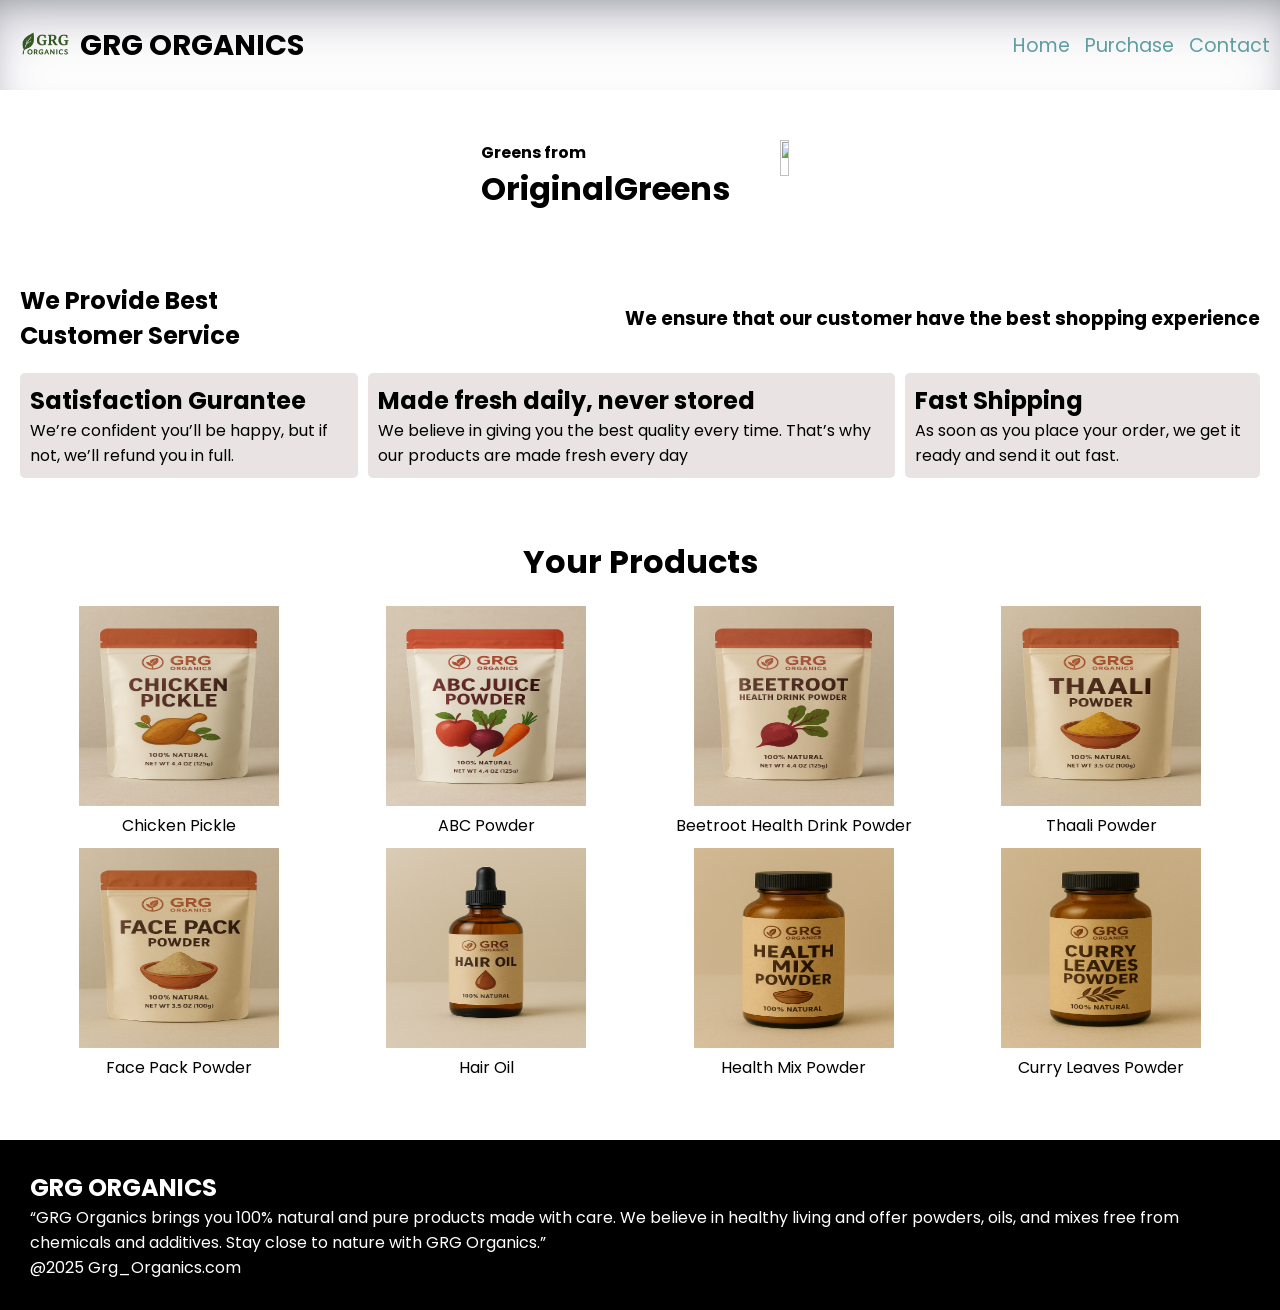
==== index.html @ 3b1e148b "Initial React project upload" ====
<!DOCTYPE html>
<html lang="en">

<head>
    <meta charset="UTF-8">
    <meta name="viewport" content="width=device-width, initial-scale=1.0">
    <title>GRG </title>
    <link rel="icon"
        href="https://encrypted-tbn0.gstatic.com/images?q=tbn:ANd9GcRwi_DJ4c8lxCboNmlBk_SflDJIfGi1rXFFyQ&s">
    <!--google fonts-->
    <link rel="preconnect" href="https://fonts.googleapis.com">
    <link rel="preconnect" href="https://fonts.gstatic.com" crossorigin>
    <link
        href="https://fonts.googleapis.com/css2?family=Poppins:ital,wght@0,100;0,200;0,300;0,400;0,500;0,600;0,700;0,800;0,900;1,100;1,200;1,300;1,400;1,500;1,600;1,700;1,800;1,900&display=swap"
        rel="stylesheet">

    <!--my css link-->
    <link rel="stylesheet" href="style.css">

    <!--font awesome icon-->
    <link rel="stylesheet" href="https://cdnjs.cloudflare.com/ajax/libs/font-awesome/7.0.0/css/all.min.css"
        integrity="sha512-DxV+EoADOkOygM4IR9yXP8Sb2qwgidEmeqAEmDKIOfPRQZOWbXCzLC6vjbZyy0vPisbH2SyW27+ddLVCN+OMzQ=="
        crossorigin="anonymous" referrerpolicy="no-referrer" />
</head>

<body>
    <nav class="organic">
        <div class="title1">
        <img src="images/ChatGPT Image Sep 1, 2025, 09_52_03 PM.png" style="height: 70px;width: 70px;"   alt="">
        <h1 class="title">GRG ORGANICS </h1>
        </div>
        <div class="organics-container">
            <p class="organics-links"><a href="index.html"> <i style="color:red;" class="fa-solid fa-home"></i> Home</a></p>
            <p class="organics-links"><a href="purchase.html"><i style="color:black" class="fa-solid fa-cart-shopping"></i> Purchase</a></p>
            <p class="organics-links"><a href="contact.html"><i style="color:green "class="fa-solid fa-phone"></i> Contact</a></p>
        </div>
    </nav>

    <div class="navbar-menu-toggle" onclick="showNavbar()">
        <i class="fa-solid fa-bars"></i>

    </div>

   </nav>

   <!--sideNavbar-->
     <div class="side-navbar" onclick="closeNavbar()">
        <p style="text-align: right;"> 
            <i class="fa-solid fa-xmark"></i>
        </p>
        <div class="side-navbar-links">
        <p class="side-navbar-link"><a href="index.html"> Home </a></p>
        <p class="side-navbar-link"><a href="purchase.html">purchase </a></p>
        <p class="side-navbar-link"><a href="contact.html">Contact</a></p>

    </div>

     </div>
    <!--bodypart-->
    <div class="header">
        <div class="header-body">
            <h4>Greens from</h4>
            <h1> OriginalGreens</h1>
        </div>
        <div class="imgs">
            <img class="image-body" src="https://www.financialexpress.com/wp-content/uploads/2024/12/organicc.free_.jpg"
                alt="">
        </div>
    </div>
    <!--service-->

    <div class="Service">
        <div class="service-container">
            <div>
                <h2>We Provide Best</h2>
                <h2>Customer Service</h2>
            </div>
            <div class="service">
                <h3>We ensure that our customer have the best shopping experience</h3>
            </div>
        </div>
        <div class="service-container1">

            <div>
                <i class="fa-solid fa-smile"></i>
                <h2>Satisfaction Gurantee</h2>
                <p>We’re confident you’ll be happy, but if not, we’ll refund you in full.</p>
            </div>

            <div>
                <i class="fa-solid fa-kitchen-set"></i>
                <h2>Made fresh daily, never stored</h2>
                <p>We believe in giving you the best quality every time. That’s why our products are made fresh every
                    day</p>
            </div>

            <div>
                <i class="fa-solid fa-truck"></i>
                <h2>Fast Shipping</h2>
                <p>As soon as you place your order, we get it ready and send it out fast.</p>
            </div>
        </div>
    </div>

    <!--products-->
      <div class="product" id="prod">
        <div class="product-container"> 
          
            <h1>Your Products</h1>
        </div>
    <div class="images">
        <div class="images-container">
            <img src="images/Chicken Pickle Powder Packaging.png" alt="" height="200px" width="200px">
            <p>Chicken Pickle</p>
        </div>
        <div class="images-container">
            <img src="images/Organic ABC Juice Powder Pack.png" alt="" height="200px" width="200px">
             <p>ABC Powder</p>
        </div>
        <div class="images-container">
            <img src="images/ChatGPT Image Sep 1, 2025, 04_24_21 AM.png" alt="" height="200px" width="200px">
            <p>Beetroot Health Drink Powder</p>
        </div>
        <div class="images-container">
            <img src="images/ChatGPT Image Sep 1, 2025, 04_27_12 AM.png" alt=""  height="200px" width="200px">
            <p>Thaali Powder</p>
        </div>
        <div class="images-container">
           <img src="images/ChatGPT Image Sep 1, 2025, 04_31_29 AM.png" alt="" height="200px" width="200px">
            <p>Face Pack Powder</p>
        </div>
        <div class="images-container">
            <img src="images/ChatGPT Image Sep 1, 2025, 04_35_32 AM.png" alt="" height="200px" width="200px">
            <p> Hair Oil</p>
        </div>
        <div class="images-container">
            
            <img src="images/ChatGPT Image Sep 1, 2025, 04_52_41 AM.png" alt="" height="200px" width="200px">
            <p> Health Mix Powder</p>
        </div>
        <div class="images-container">
            <img src="images/ChatGPT Image Sep 1, 2025, 04_55_10 AM.png" alt=""  height="200px" width="200px">
            <p>Curry Leaves Powder</p>
        </div>

    </div>
        
      </div>
      


    <!--Contact us-->

        <div class="Contact"> 
        <div class="Contact-Container">
           <div class="Contact-box-1">
            <h2>GRG ORGANICS</h2>
            
            <p>“GRG Organics brings you 100% natural and pure products made with care. We believe in healthy living and offer powders, oils, and mixes free from chemicals and additives. Stay close to nature with GRG Organics.”</p>
            
                 <div class="Contact-icon-container">
                <i class="fa-brands fa-instagram" style="color: white;"></i>
                <i class="fa-brands fa-twitter" style="color: white;"></i>
                <i class="fa-brands fa-facebook" style="color: white;"></i>
             </div>
             <p>@2025 Grg_Organics.com</p>
          </div>
      </div>
    </div>
</body>

</html>
---- style.css ----
* {
    margin: 0%;
    padding: 0%;
    
}

body {
    font-family: "Poppins", sans-serif;

}
.title1{
    display: flex;
    align-items: center;
}


.organic {
    display: flex;
    justify-content: space-between;
    align-items: center;
    padding: 10px;
    font-size: larger;
    box-shadow: rgba(50, 50, 93, 0.25) 0px 30px 60px -12px inset, rgba(0, 0, 0, 0.3) 0px 18px 36px -18px inset;

}


.organics-container {
    display: flex;
    gap: 15px;

}

.organics-container a {
    text-decoration: none;
    color: cadetblue;
}

.organics-links a:hover {
    color: chocolate;
    /* text-decoration: underline; */
}
.navbar-menu-toggle{
    display: none;
}
/*side navbar*/
.side-navbar{
    background-color: black;
    width: 40%;
    height: 100%;
    position: fixed;
    top: 0;
    left: -60%;
    padding: 20px;
    color: wheat;
    
    transition: 2s;
    
}
.side-navbar-link{
    margin-bottom: 20px;
}
.side-navbar-links a{
    text-decoration: none;
    color: white;
}
.side-navbar-links a:hover{
    text-decoration: underline;
    color: blue;
}

.header {
    display: flex;
    justify-content: center;
    gap: 50px;
    padding: 50px;


}

.image-body {
    width: 70%;
    height: 70%;
}

.Service {
    padding: 20px;
}

.service-container {
    display: flex;
    justify-content: space-between;
    align-items: center;
    gap: 10px;
}

.service-container1 {
    display: flex;

    justify-content: space-between;
    align-items: center;
    gap: 10px;
    margin-top: 20px;
}

.service-container1 div {
    background-color: rgb(233, 227, 227);
    padding: 10px;
    border-radius: 5px;
    
}

.product {
    margin-top: 30px;
    padding: 10px;
}

.product-container {
    text-align: center;
}

.images {
    padding: 20px;
    display: flex;
    gap: 10px;
    flex-wrap: wrap;
    justify-content: space-around;
}

.images-container {
    text-align: center;
    flex-basis: 20%;

}
 .images-container button{
    border: none;
    background-color: black;
    color: white;
    border-radius: 5px;
    padding: 5px;
 }
.Contact {
    background-color: black;
    color: white;
    padding: 30px;
    margin-top: 30px;

}
.details{
    background-image: url('https://thumbs.dreamstime.com/b/frame-organic-food-fresh-raw-vegetables-black-beans-chalkboard-79572055.jpg');
    background-size: cover;
    
    height: 100vh;
    width: 100%;
    display: flex;
    align-items: center;
    justify-content: center;
   
     
}
.details-container{
    width: 40%;
    height: 35%;
    background-color: white;
    border-radius:10px;
    border: solid;
    padding: 10px;
}

.details div{
    
  color:rgb(39, 38, 38);
  text-align: center;
  font-size: larger;
 
}

.details-container1 h1{
    color: rgb(7, 7, 7);
}
.product-section{
    margin-top: 20px;
}
.product-search{
    width: 80%;
    border: solid black 2px;
    border-radius: 20px;
    display: flex;
    justify-content: space-between;
    align-items: center;
    padding: 10px;
    margin: auto;

}
.product-search input{
    border: none;
    background-color: transparent;
    width: 100%;
}
.product-search input:focus{
    outline: none;
}

button{
    cursor: pointer;
}


/*media query*/
@media screen and (max-width:600px) {
    .service-container1 {
       flex-direction: column;
    }
    .service{
        display: none;
    }
    .imgs{
        display: none;
    }
    .details div{
        font-size:95%;
    }
    .navbar-menu-toggle{
    display: none;
    }
.organics-container{
    display: block;
}

}
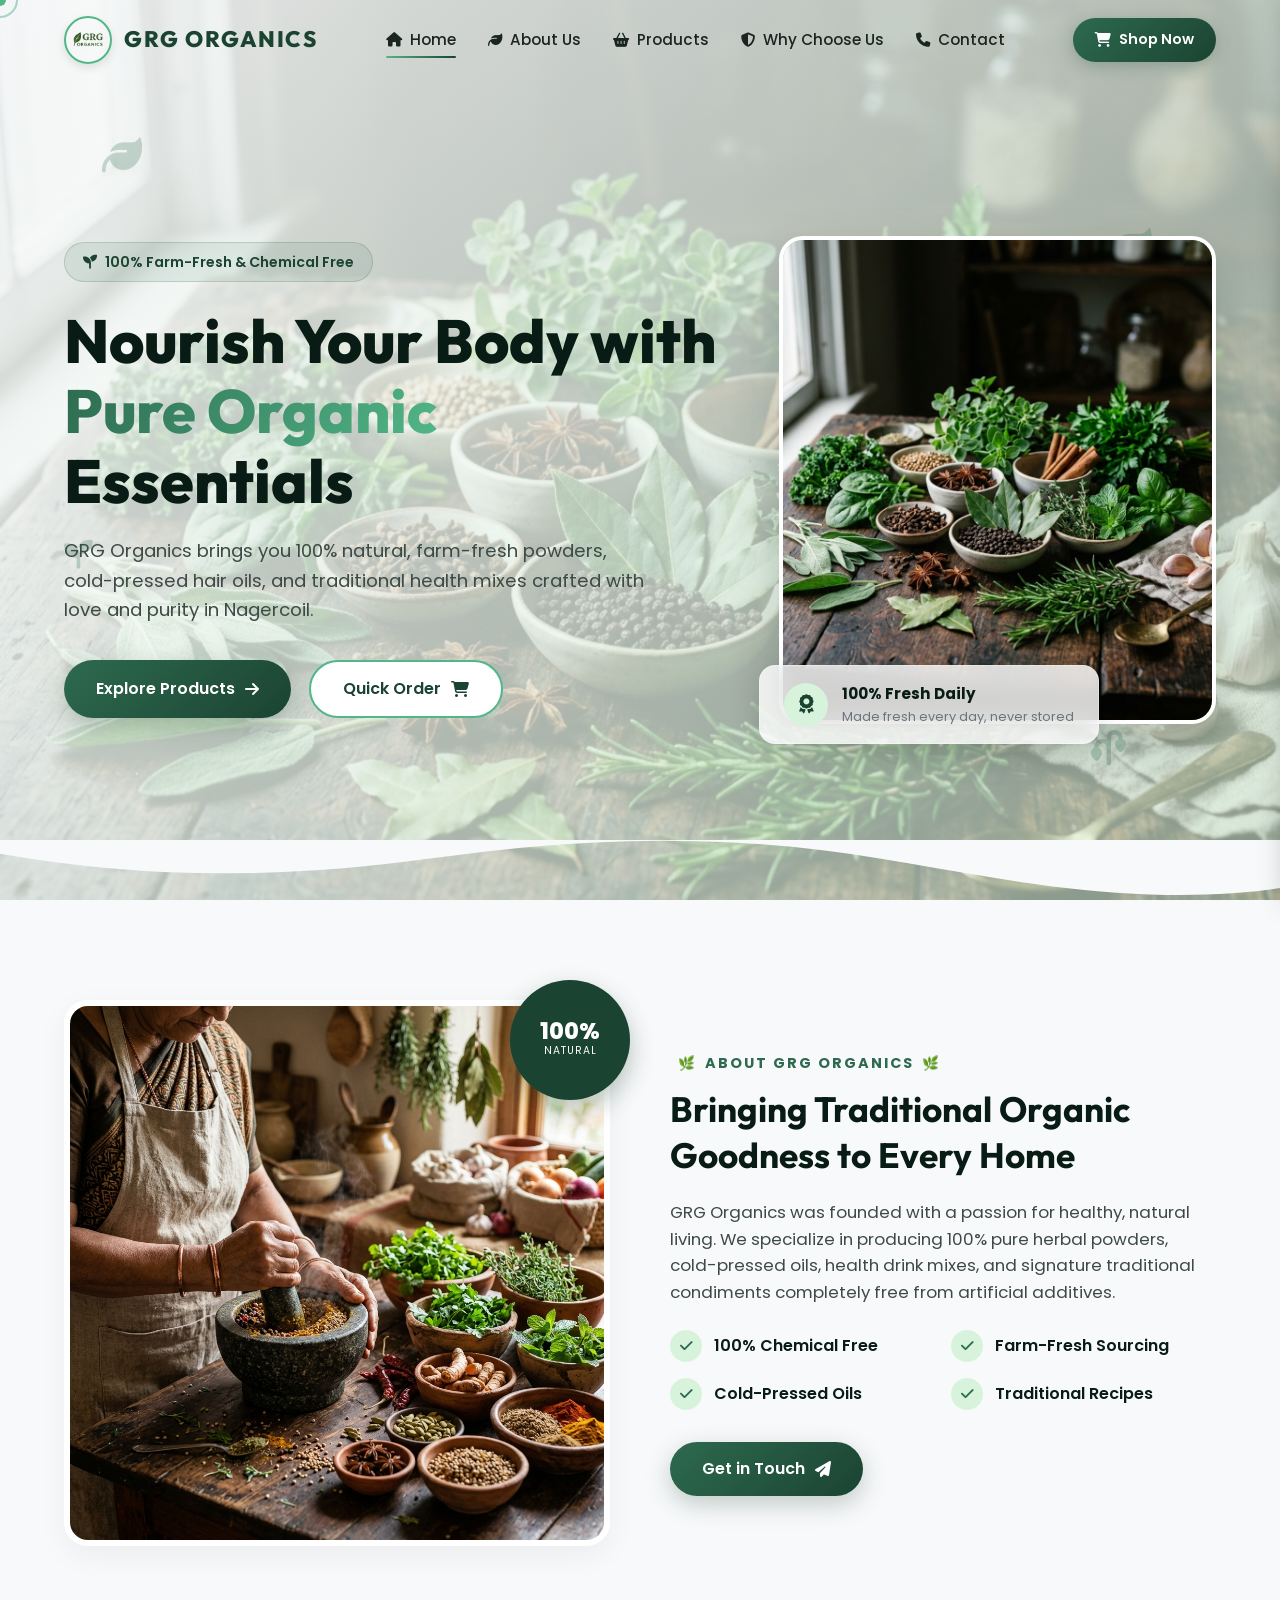
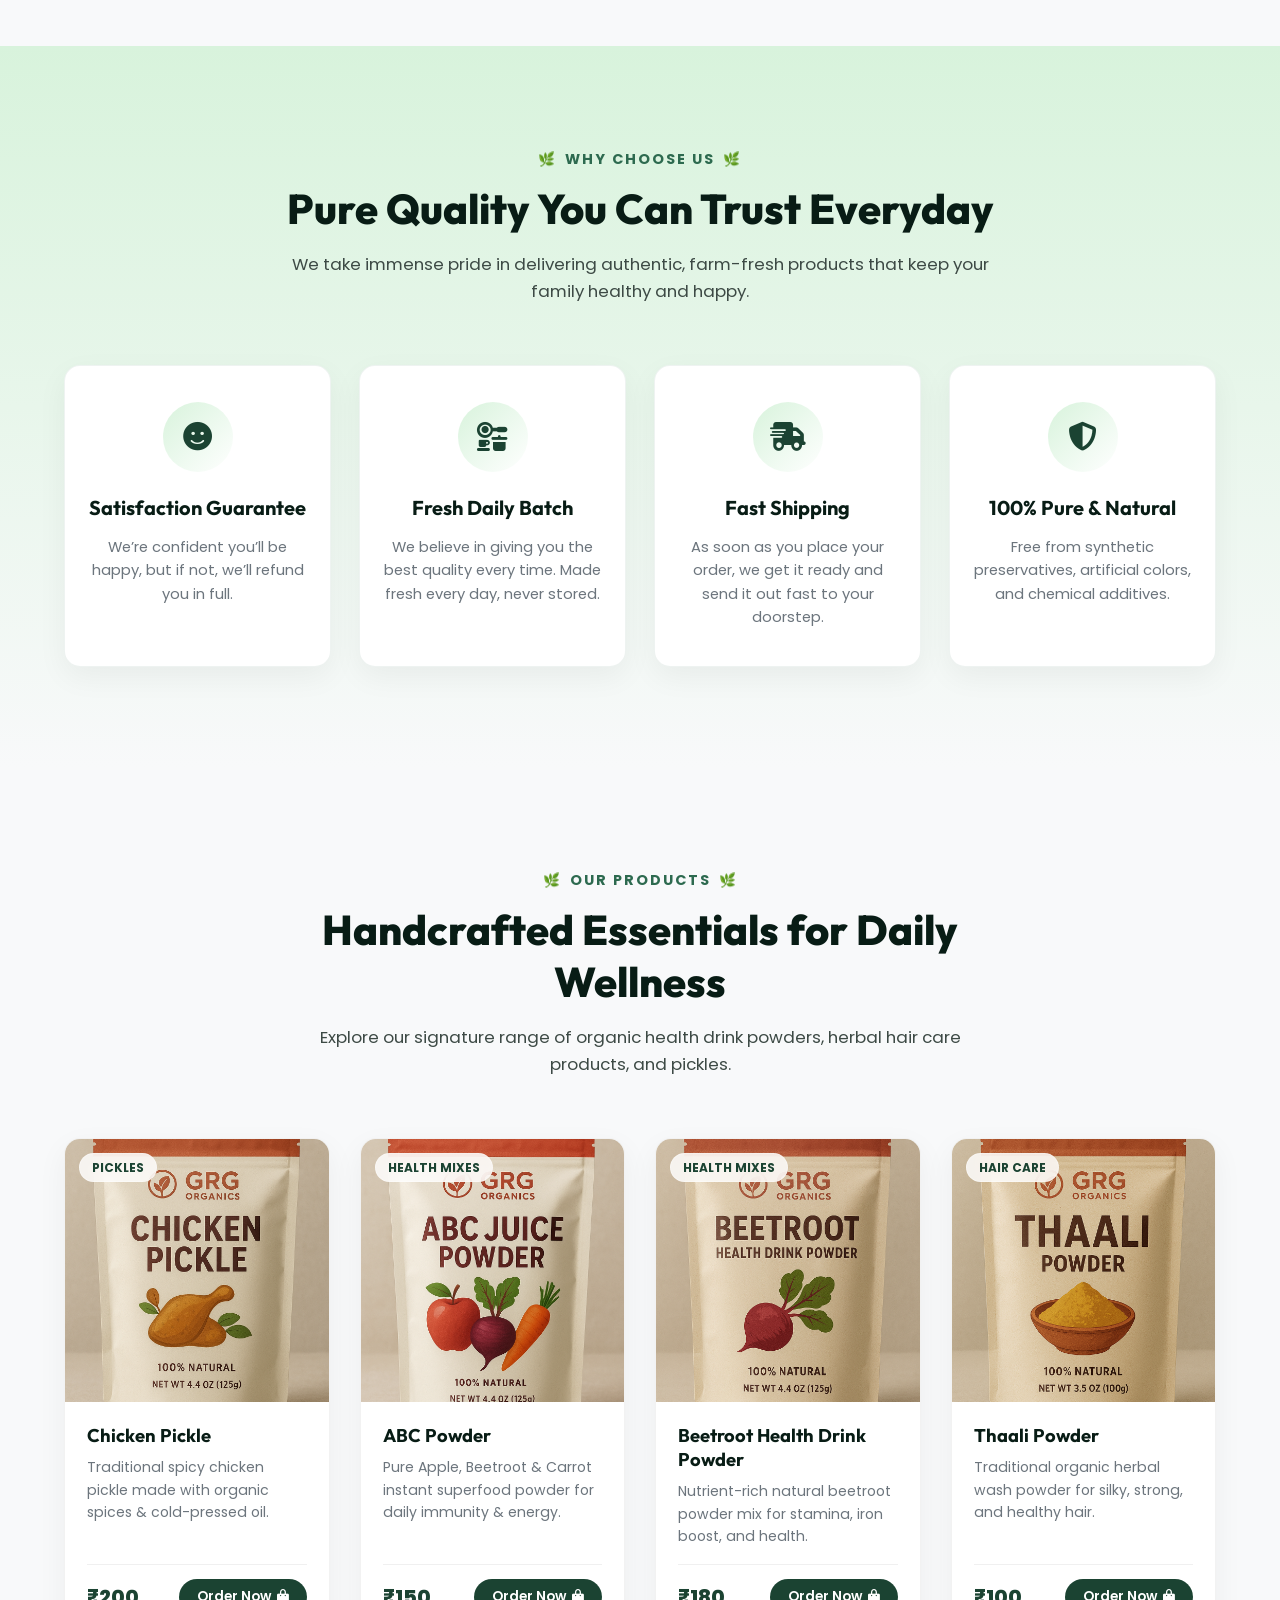
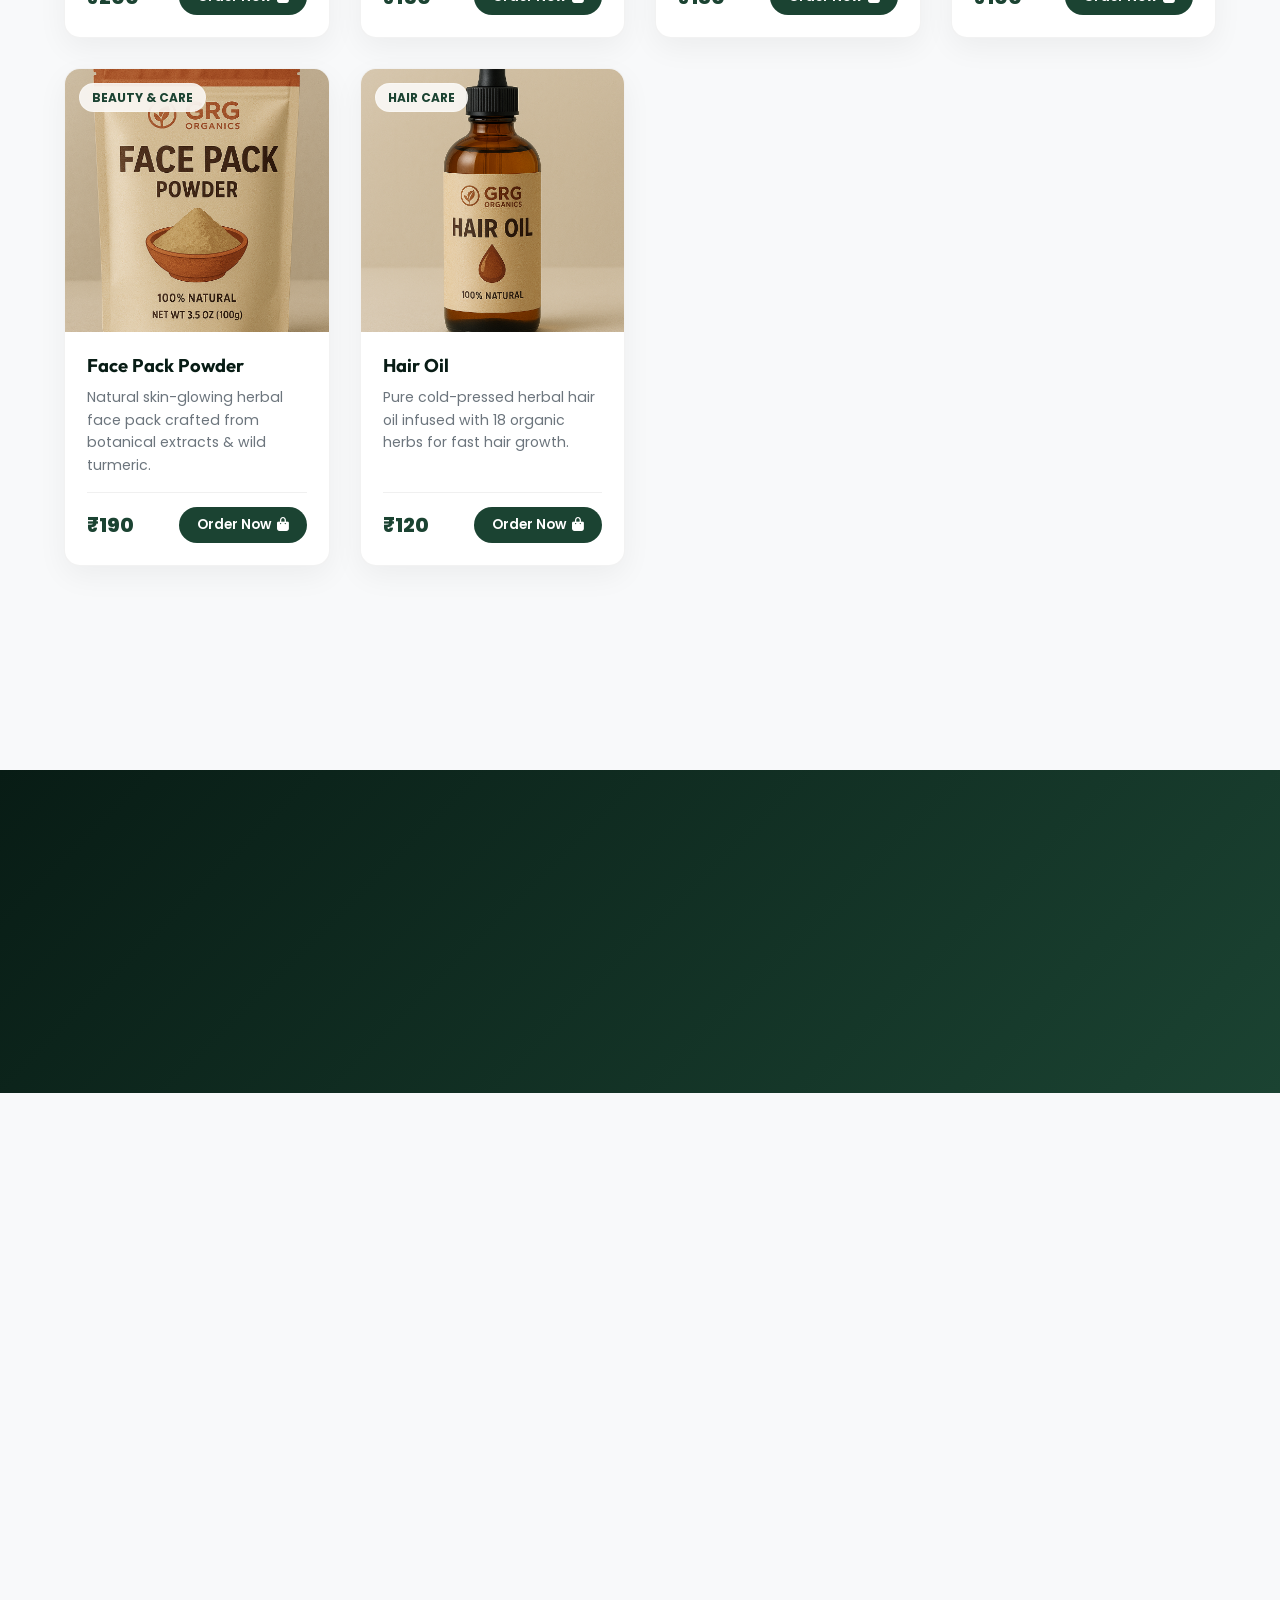
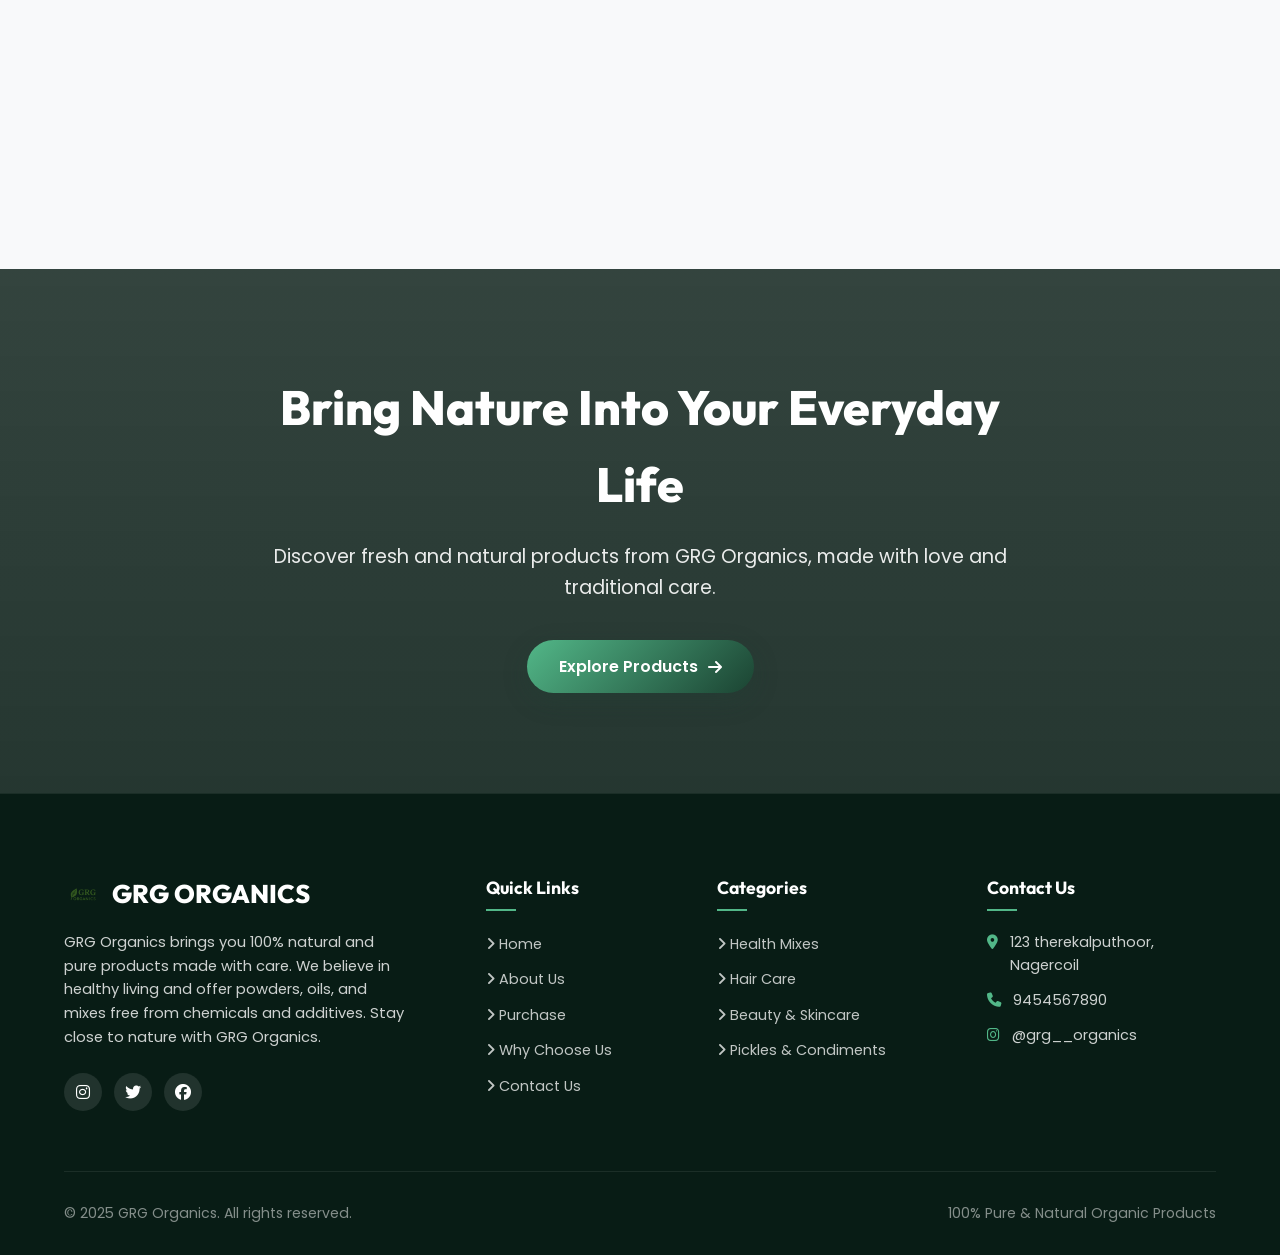
==== commit 1a3413b6: "Update GRG Organics website" ====
--- a/index.html
+++ b/index.html
@@ -4,169 +4,585 @@
 <head>
     <meta charset="UTF-8">
     <meta name="viewport" content="width=device-width, initial-scale=1.0">
-    <title>GRG </title>
-    <link rel="icon"
-        href="https://encrypted-tbn0.gstatic.com/images?q=tbn:ANd9GcRwi_DJ4c8lxCboNmlBk_SflDJIfGi1rXFFyQ&s">
-    <!--google fonts-->
+    <title>GRG Organics | 100% Pure & Natural Organic Essentials</title>
+    <meta name="description" content="GRG Organics brings you 100% natural, farm-fresh powders, cold-pressed oils, and traditional mixes free from chemicals and additives.">
+    <link rel="icon" href="https://encrypted-tbn0.gstatic.com/images?q=tbn:ANd9GcRwi_DJ4c8lxCboNmlBk_SflDJIfGi1rXFFyQ&s">
+    
+    <!-- Google Fonts -->
     <link rel="preconnect" href="https://fonts.googleapis.com">
     <link rel="preconnect" href="https://fonts.gstatic.com" crossorigin>
-    <link
-        href="https://fonts.googleapis.com/css2?family=Poppins:ital,wght@0,100;0,200;0,300;0,400;0,500;0,600;0,700;0,800;0,900;1,100;1,200;1,300;1,400;1,500;1,600;1,700;1,800;1,900&display=swap"
-        rel="stylesheet">
-
-    <!--my css link-->
+    <link href="https://fonts.googleapis.com/css2?family=Outfit:wght@300;400;500;600;700;800&family=Poppins:wght@300;400;500;600;700&display=swap" rel="stylesheet">
+
+    <!-- Font Awesome Icons -->
+    <link rel="stylesheet" href="https://cdnjs.cloudflare.com/ajax/libs/font-awesome/6.4.0/css/all.min.css">
+
+    <!-- Main Stylesheet -->
     <link rel="stylesheet" href="style.css">
-
-    <!--font awesome icon-->
-    <link rel="stylesheet" href="https://cdnjs.cloudflare.com/ajax/libs/font-awesome/7.0.0/css/all.min.css"
-        integrity="sha512-DxV+EoADOkOygM4IR9yXP8Sb2qwgidEmeqAEmDKIOfPRQZOWbXCzLC6vjbZyy0vPisbH2SyW27+ddLVCN+OMzQ=="
-        crossorigin="anonymous" referrerpolicy="no-referrer" />
 </head>
 
 <body>
-    <nav class="organic">
-        <div class="title1">
-        <img src="images/ChatGPT Image Sep 1, 2025, 09_52_03 PM.png" style="height: 70px;width: 70px;"   alt="">
-        <h1 class="title">GRG ORGANICS </h1>
-        </div>
-        <div class="organics-container">
-            <p class="organics-links"><a href="index.html"> <i style="color:red;" class="fa-solid fa-home"></i> Home</a></p>
-            <p class="organics-links"><a href="purchase.html"><i style="color:black" class="fa-solid fa-cart-shopping"></i> Purchase</a></p>
-            <p class="organics-links"><a href="contact.html"><i style="color:green "class="fa-solid fa-phone"></i> Contact</a></p>
-        </div>
-    </nav>
-
-    <div class="navbar-menu-toggle" onclick="showNavbar()">
-        <i class="fa-solid fa-bars"></i>
-
+    <!-- Branded Preloader -->
+    <div class="preloader">
+        <div class="preloader-spinner">
+            <div class="preloader-ring"></div>
+            <i class="fa-solid fa-leaf preloader-leaf"></i>
+        </div>
+        <div class="preloader-text">GRG ORGANICS</div>
     </div>
 
-   </nav>
-
-   <!--sideNavbar-->
-     <div class="side-navbar" onclick="closeNavbar()">
-        <p style="text-align: right;"> 
-            <i class="fa-solid fa-xmark"></i>
-        </p>
-        <div class="side-navbar-links">
-        <p class="side-navbar-link"><a href="index.html"> Home </a></p>
-        <p class="side-navbar-link"><a href="purchase.html">purchase </a></p>
-        <p class="side-navbar-link"><a href="contact.html">Contact</a></p>
-
+    <!-- Desktop Custom Cursor -->
+    <div class="custom-cursor"></div>
+    <div class="custom-cursor-follower"></div>
+
+    <!-- Sticky Header Navigation -->
+    <header class="site-header">
+        <nav class="navbar">
+            <a href="index.html" class="brand-logo-link">
+                <img src="images/ChatGPT Image Sep 1, 2025, 09_52_03 PM.png" alt="GRG Organics Logo" class="brand-logo-img">
+                <span class="brand-name">GRG Organics</span>
+            </a>
+            <ul class="nav-links">
+                <li><a href="index.html" class="nav-link active"><i class="fa-solid fa-house"></i> Home</a></li>
+                <li><a href="#about" class="nav-link"><i class="fa-solid fa-leaf"></i> About Us</a></li>
+                <li><a href="purchase.html" class="nav-link"><i class="fa-solid fa-basket-shopping"></i> Products</a></li>
+                <li><a href="#why-choose-us" class="nav-link"><i class="fa-solid fa-shield-halved"></i> Why Choose Us</a></li>
+                <li><a href="contact.html" class="nav-link"><i class="fa-solid fa-phone"></i> Contact</a></li>
+            </ul>
+            <a href="purchase.html" class="header-cta-btn">
+                <i class="fa-solid fa-cart-shopping"></i> Shop Now
+            </a>
+            <button class="hamburger-btn" onclick="showNavbar()" aria-label="Toggle Navigation">
+                <i class="fa-solid fa-bars"></i>
+            </button>
+        </nav>
+    </header>
+
+    <!-- Mobile Drawer Overlay & Menu -->
+    <div class="mobile-drawer-overlay" onclick="closeNavbar()"></div>
+    <div class="mobile-drawer">
+        <div>
+            <div class="drawer-header">
+                <div class="drawer-logo">
+                    <img src="images/ChatGPT Image Sep 1, 2025, 09_52_03 PM.png" alt="GRG Logo">
+                    <span>GRG ORGANICS</span>
+                </div>
+                <button class="drawer-close-btn" onclick="closeNavbar()">
+                    <i class="fa-solid fa-xmark"></i>
+                </button>
+            </div>
+            <ul class="mobile-nav-links">
+                <li><a href="index.html" class="mobile-nav-link active" onclick="closeNavbar()"><i class="fa-solid fa-house"></i> Home</a></li>
+                <li><a href="#about" class="mobile-nav-link" onclick="closeNavbar()"><i class="fa-solid fa-leaf"></i> About Us</a></li>
+                <li><a href="purchase.html" class="mobile-nav-link" onclick="closeNavbar()"><i class="fa-solid fa-basket-shopping"></i> Purchase</a></li>
+                <li><a href="#why-choose-us" class="mobile-nav-link" onclick="closeNavbar()"><i class="fa-solid fa-shield-halved"></i> Why Choose Us</a></li>
+                <li><a href="contact.html" class="mobile-nav-link" onclick="closeNavbar()"><i class="fa-solid fa-phone"></i> Contact</a></li>
+            </ul>
+        </div>
+        <div class="drawer-footer">
+            <p style="font-size: 0.85rem; opacity: 0.7;">Stay close to nature with GRG Organics.</p>
+            <div class="drawer-socials">
+                <a href="https://www.instagram.com/grg__organics?igsh=b2JjY2VhNzluenMy" target="_blank"><i class="fa-brands fa-instagram"></i></a>
+                <a href="#"><i class="fa-brands fa-facebook"></i></a>
+                <a href="#"><i class="fa-brands fa-twitter"></i></a>
+            </div>
+        </div>
     </div>
 
-     </div>
-    <!--bodypart-->
-    <div class="header">
-        <div class="header-body">
-            <h4>Greens from</h4>
-            <h1> OriginalGreens</h1>
-        </div>
-        <div class="imgs">
-            <img class="image-body" src="https://www.financialexpress.com/wp-content/uploads/2024/12/organicc.free_.jpg"
-                alt="">
+    <!-- Hero Section -->
+    <section class="hero-section">
+        <div class="hero-overlay-shapes">
+            <i class="fa-solid fa-leaf floating-leaf leaf-1"></i>
+            <i class="fa-solid fa-seedling floating-leaf leaf-2"></i>
+            <i class="fa-solid fa-leaf floating-leaf leaf-3"></i>
+            <i class="fa-solid fa-plant-wilt floating-leaf leaf-4"></i>
+        </div>
+        <div class="hero-content">
+            <div class="hero-text-block">
+                <div class="hero-badge">
+                    <i class="fa-solid fa-seedling"></i> 100% Farm-Fresh & Chemical Free
+                </div>
+                <h1 class="hero-title">
+                    Nourish Your Body with <span>Pure Organic</span> Essentials
+                </h1>
+                <p class="hero-description">
+                    GRG Organics brings you 100% natural, farm-fresh powders, cold-pressed hair oils, and traditional health mixes crafted with love and purity in Nagercoil.
+                </p>
+                <div class="hero-actions">
+                    <a href="purchase.html" class="btn-primary">
+                        Explore Products <i class="fa-solid fa-arrow-right"></i>
+                    </a>
+                    <a href="purchase.html" class="btn-secondary">
+                        Quick Order <i class="fa-solid fa-cart-shopping"></i>
+                    </a>
+                </div>
+            </div>
+            <div class="hero-visual-card">
+                <div class="hero-img-wrapper">
+                    <img src="images/hero_bg.png" alt="GRG Organics Harvest">
+                </div>
+                <div class="hero-floating-badge">
+                    <div class="badge-icon">
+                        <i class="fa-solid fa-award"></i>
+                    </div>
+                    <div class="badge-text">
+                        <h4>100% Fresh Daily</h4>
+                        <p>Made fresh every day, never stored</p>
+                    </div>
+                </div>
+            </div>
+        </div>
+        <div class="hero-curved-divider">
+            <svg data-name="Layer 1" xmlns="http://www.w3.org/2000/svg" viewBox="0 0 1200 120" preserveAspectRatio="none">
+                <path d="M321.39,56.44c58-10.79,114.16-30.13,172-41.86,82.39-16.72,168.19-17.73,250.45-.39C823.78,31,906.67,72,985.66,92.83c70.05,18.48,146.53,26.09,214.34,3V0H0V27.35A600.21,600.21,0,0,0,321.39,56.44Z" class="shape-fill"></path>
+            </svg>
+        </div>
+    </section>
+
+    <!-- About Section -->
+    <section class="section-padding" id="about">
+        <div class="about-grid">
+            <div class="about-image-wrapper reveal-on-scroll">
+                <img src="images/about_img.png" alt="About GRG Organics Ingredients" class="about-img-main">
+                <div class="about-badge-overlay">
+                    <span>100%</span>
+                    <small>Natural</small>
+                </div>
+            </div>
+            <div class="about-content reveal-on-scroll">
+                <div class="section-subtitle">About GRG Organics</div>
+                <h3>Bringing Traditional Organic Goodness to Every Home</h3>
+                <p>
+                    GRG Organics was founded with a passion for healthy, natural living. We specialize in producing 100% pure herbal powders, cold-pressed oils, health drink mixes, and signature traditional condiments completely free from artificial additives.
+                </p>
+                <div class="about-highlights">
+                    <div class="highlight-item">
+                        <i class="fa-solid fa-check"></i> 100% Chemical Free
+                    </div>
+                    <div class="highlight-item">
+                        <i class="fa-solid fa-check"></i> Farm-Fresh Sourcing
+                    </div>
+                    <div class="highlight-item">
+                        <i class="fa-solid fa-check"></i> Cold-Pressed Oils
+                    </div>
+                    <div class="highlight-item">
+                        <i class="fa-solid fa-check"></i> Traditional Recipes
+                    </div>
+                </div>
+                <a href="contact.html" class="btn-primary">
+                    Get in Touch <i class="fa-solid fa-paper-plane"></i>
+                </a>
+            </div>
+        </div>
+    </section>
+
+    <!-- Why Choose Us / Services Section -->
+    <section class="section-padding features-section" id="why-choose-us">
+        <div class="section-header reveal-on-scroll">
+            <div class="section-subtitle">Why Choose Us</div>
+            <h2 class="section-title">Pure Quality You Can Trust Everyday</h2>
+            <p class="section-description">
+                We take immense pride in delivering authentic, farm-fresh products that keep your family healthy and happy.
+            </p>
+        </div>
+        <div class="features-grid reveal-stagger">
+            <div class="feature-card">
+                <div class="feature-icon-wrapper">
+                    <i class="fa-solid fa-smile"></i>
+                </div>
+                <h3 class="feature-title">Satisfaction Guarantee</h3>
+                <p class="feature-desc">We’re confident you’ll be happy, but if not, we’ll refund you in full.</p>
+            </div>
+            <div class="feature-card">
+                <div class="feature-icon-wrapper">
+                    <i class="fa-solid fa-kitchen-set"></i>
+                </div>
+                <h3 class="feature-title">Fresh Daily Batch</h3>
+                <p class="feature-desc">We believe in giving you the best quality every time. Made fresh every day, never stored.</p>
+            </div>
+            <div class="feature-card">
+                <div class="feature-icon-wrapper">
+                    <i class="fa-solid fa-truck-fast"></i>
+                </div>
+                <h3 class="feature-title">Fast Shipping</h3>
+                <p class="feature-desc">As soon as you place your order, we get it ready and send it out fast to your doorstep.</p>
+            </div>
+            <div class="feature-card">
+                <div class="feature-icon-wrapper">
+                    <i class="fa-solid fa-shield-halved"></i>
+                </div>
+                <h3 class="feature-title">100% Pure & Natural</h3>
+                <p class="feature-desc">Free from synthetic preservatives, artificial colors, and chemical additives.</p>
+            </div>
+        </div>
+    </section>
+
+    <!-- Products Showcase Section -->
+    <section class="section-padding" id="prod">
+        <div class="section-header reveal-on-scroll">
+            <div class="section-subtitle">Our Products</div>
+            <h2 class="section-title">Handcrafted Essentials for Daily Wellness</h2>
+            <p class="section-description">
+                Explore our signature range of organic health drink powders, herbal hair care products, and pickles.
+            </p>
+        </div>
+        <div class="products-grid reveal-stagger">
+            <!-- Product 1 -->
+            <div class="product-card">
+                <span class="product-badge">Pickles</span>
+                <div class="product-img-box">
+                    <img src="images/Chicken Pickle Powder Packaging.png" alt="Chicken Pickle">
+                </div>
+                <div class="product-info">
+                    <h3 class="product-name">Chicken Pickle</h3>
+                    <p class="product-desc">Traditional spicy chicken pickle made with organic spices & cold-pressed oil.</p>
+                    <div class="product-footer">
+                        <span class="product-price">₹200</span>
+                        <button class="product-order-btn" onclick="openOrderModal('Chicken Pickle', 200, 'images/Chicken Pickle Powder Packaging.png')">
+                            Order Now <i class="fa-solid fa-bag-shopping"></i>
+                        </button>
+                    </div>
+                </div>
+            </div>
+
+            <!-- Product 2 -->
+            <div class="product-card">
+                <span class="product-badge">Health Mixes</span>
+                <div class="product-img-box">
+                    <img src="images/Organic ABC Juice Powder Pack.png" alt="ABC Powder">
+                </div>
+                <div class="product-info">
+                    <h3 class="product-name">ABC Powder</h3>
+                    <p class="product-desc">Pure Apple, Beetroot & Carrot instant superfood powder for daily immunity & energy.</p>
+                    <div class="product-footer">
+                        <span class="product-price">₹150</span>
+                        <button class="product-order-btn" onclick="openOrderModal('ABC Powder', 150, 'images/Organic ABC Juice Powder Pack.png')">
+                            Order Now <i class="fa-solid fa-bag-shopping"></i>
+                        </button>
+                    </div>
+                </div>
+            </div>
+
+            <!-- Product 3 -->
+            <div class="product-card">
+                <span class="product-badge">Health Mixes</span>
+                <div class="product-img-box">
+                    <img src="images/ChatGPT Image Sep 1, 2025, 04_24_21 AM.png" alt="Beetroot Health Drink Powder">
+                </div>
+                <div class="product-info">
+                    <h3 class="product-name">Beetroot Health Drink Powder</h3>
+                    <p class="product-desc">Nutrient-rich natural beetroot powder mix for stamina, iron boost, and health.</p>
+                    <div class="product-footer">
+                        <span class="product-price">₹180</span>
+                        <button class="product-order-btn" onclick="openOrderModal('Beetroot Health Drink Powder', 180, 'images/ChatGPT Image Sep 1, 2025, 04_24_21 AM.png')">
+                            Order Now <i class="fa-solid fa-bag-shopping"></i>
+                        </button>
+                    </div>
+                </div>
+            </div>
+
+            <!-- Product 4 -->
+            <div class="product-card">
+                <span class="product-badge">Hair Care</span>
+                <div class="product-img-box">
+                    <img src="images/ChatGPT Image Sep 1, 2025, 04_27_12 AM.png" alt="Thaali Powder">
+                </div>
+                <div class="product-info">
+                    <h3 class="product-name">Thaali Powder</h3>
+                    <p class="product-desc">Traditional organic herbal wash powder for silky, strong, and healthy hair.</p>
+                    <div class="product-footer">
+                        <span class="product-price">₹100</span>
+                        <button class="product-order-btn" onclick="openOrderModal('Thaali Powder', 100, 'images/ChatGPT Image Sep 1, 2025, 04_27_12 AM.png')">
+                            Order Now <i class="fa-solid fa-bag-shopping"></i>
+                        </button>
+                    </div>
+                </div>
+            </div>
+
+            <!-- Product 5 -->
+            <div class="product-card">
+                <span class="product-badge">Beauty & Care</span>
+                <div class="product-img-box">
+                    <img src="images/ChatGPT Image Sep 1, 2025, 04_31_29 AM.png" alt="Face Pack Powder">
+                </div>
+                <div class="product-info">
+                    <h3 class="product-name">Face Pack Powder</h3>
+                    <p class="product-desc">Natural skin-glowing herbal face pack crafted from botanical extracts & wild turmeric.</p>
+                    <div class="product-footer">
+                        <span class="product-price">₹190</span>
+                        <button class="product-order-btn" onclick="openOrderModal('Face Pack Powder', 190, 'images/ChatGPT Image Sep 1, 2025, 04_31_29 AM.png')">
+                            Order Now <i class="fa-solid fa-bag-shopping"></i>
+                        </button>
+                    </div>
+                </div>
+            </div>
+
+            <!-- Product 6 -->
+            <div class="product-card">
+                <span class="product-badge">Hair Care</span>
+                <div class="product-img-box">
+                    <img src="images/ChatGPT Image Sep 1, 2025, 04_35_32 AM.png" alt="Hair Oil">
+                </div>
+                <div class="product-info">
+                    <h3 class="product-name">Hair Oil</h3>
+                    <p class="product-desc">Pure cold-pressed herbal hair oil infused with 18 organic herbs for fast hair growth.</p>
+                    <div class="product-footer">
+                        <span class="product-price">₹120</span>
+                        <button class="product-order-btn" onclick="openOrderModal('Hair Oil', 120, 'images/ChatGPT Image Sep 1, 2025, 04_35_32 AM.png')">
+                            Order Now <i class="fa-solid fa-bag-shopping"></i>
+                        </button>
+                    </div>
+                </div>
+            </div>
+
+            <!-- Product 7 -->
+            <div class="product-card">
+                <span class="product-badge">Health Mixes</span>
+                <div class="product-img-box">
+                    <img src="images/ChatGPT Image Sep 1, 2025, 04_52_41 AM.png" alt="Health Mix Powder">
+                </div>
+                <div class="product-info">
+                    <h3 class="product-name">Health Mix Powder</h3>
+                    <p class="product-desc">Traditional multigrain health drink mix packed with essential vitamins & minerals.</p>
+                    <div class="product-footer">
+                        <span class="product-price">₹170</span>
+                        <button class="product-order-btn" onclick="openOrderModal('Health Mix Powder', 170, 'images/ChatGPT Image Sep 1, 2025, 04_52_41 AM.png')">
+                            Order Now <i class="fa-solid fa-bag-shopping"></i>
+                        </button>
+                    </div>
+                </div>
+            </div>
+
+            <!-- Product 8 -->
+            <div class="product-card">
+                <span class="product-badge">Herbal Powders</span>
+                <div class="product-img-box">
+                    <img src="images/ChatGPT Image Sep 1, 2025, 04_55_10 AM.png" alt="Curry Leaves Powder">
+                </div>
+                <div class="product-info">
+                    <h3 class="product-name">Curry Leaves Powder</h3>
+                    <p class="product-desc">Fresh farm-picked curry leaf powder rich in iron, antioxidants, and digestive herbs.</p>
+                    <div class="product-footer">
+                        <span class="product-price">₹90</span>
+                        <button class="product-order-btn" onclick="openOrderModal('Curry Leaves Powder', 90, 'images/ChatGPT Image Sep 1, 2025, 04_55_10 AM.png')">
+                            Order Now <i class="fa-solid fa-bag-shopping"></i>
+                        </button>
+                    </div>
+                </div>
+            </div>
+        </div>
+
+        <div style="text-align: center; margin-top: 50px;" class="reveal-on-scroll">
+            <a href="purchase.html" class="btn-primary">
+                View All Products & Search <i class="fa-solid fa-arrow-right"></i>
+            </a>
+        </div>
+    </section>
+
+    <!-- Statistics / Achievements Section -->
+    <section class="section-padding stats-section">
+        <div class="stats-grid reveal-stagger">
+            <div class="stat-item">
+                <div class="stat-number" data-count="100" data-suffix="%">0%</div>
+                <div class="stat-label">Chemical Free & Pure</div>
+            </div>
+            <div class="stat-item">
+                <div class="stat-number" data-count="8" data-suffix="+">0</div>
+                <div class="stat-label">Signature Organic Items</div>
+            </div>
+            <div class="stat-item">
+                <div class="stat-number" data-count="100" data-suffix="%">0%</div>
+                <div class="stat-label">Fresh Daily Batch</div>
+            </div>
+            <div class="stat-item">
+                <div class="stat-number" data-count="100" data-suffix="%">0%</div>
+                <div class="stat-label">Satisfaction Guarantee</div>
+            </div>
+        </div>
+    </section>
+
+    <!-- Testimonials Section -->
+    <section class="section-padding">
+        <div class="section-header reveal-on-scroll">
+            <div class="section-subtitle">Customer Feedback</div>
+            <h2 class="section-title">Loved by Healthy Families Everywhere</h2>
+            <p class="section-description">
+                See what our valued customers have to say about the quality and freshness of GRG Organics.
+            </p>
+        </div>
+        <div class="testimonials-grid reveal-stagger">
+            <div class="testimonial-card">
+                <div class="quote-icon"><i class="fa-solid fa-quote-left"></i></div>
+                <p class="testimonial-text">
+                    "The ABC Powder and Hair Oil from GRG Organics are unbelievable! Knowing they are freshly prepared daily gives me total peace of mind."
+                </p>
+                <div class="testimonial-author">
+                    <div class="author-avatar">A</div>
+                    <div class="author-info">
+                        <h4>Anitha R.</h4>
+                        <div class="stars">
+                            <i class="fa-solid fa-star"></i>
+                            <i class="fa-solid fa-star"></i>
+                            <i class="fa-solid fa-star"></i>
+                            <i class="fa-solid fa-star"></i>
+                            <i class="fa-solid fa-star"></i>
+                        </div>
+                    </div>
+                </div>
+            </div>
+            <div class="testimonial-card">
+                <div class="quote-icon"><i class="fa-solid fa-quote-left"></i></div>
+                <p class="testimonial-text">
+                    "Authentic traditional taste in their Chicken Pickle and Curry Leaves Powder. Delivery to Nagercoil was super quick!"
+                </p>
+                <div class="testimonial-author">
+                    <div class="author-avatar">S</div>
+                    <div class="author-info">
+                        <h4>Santhosh M.</h4>
+                        <div class="stars">
+                            <i class="fa-solid fa-star"></i>
+                            <i class="fa-solid fa-star"></i>
+                            <i class="fa-solid fa-star"></i>
+                            <i class="fa-solid fa-star"></i>
+                            <i class="fa-solid fa-star"></i>
+                        </div>
+                    </div>
+                </div>
+            </div>
+            <div class="testimonial-card">
+                <div class="quote-icon"><i class="fa-solid fa-quote-left"></i></div>
+                <p class="testimonial-text">
+                    "The Face Pack Powder and Thaali Herbal Hair Wash have made a visible difference. 100% natural and effective!"
+                </p>
+                <div class="testimonial-author">
+                    <div class="author-avatar">P</div>
+                    <div class="author-info">
+                        <h4>Priya K.</h4>
+                        <div class="stars">
+                            <i class="fa-solid fa-star"></i>
+                            <i class="fa-solid fa-star"></i>
+                            <i class="fa-solid fa-star"></i>
+                            <i class="fa-solid fa-star"></i>
+                            <i class="fa-solid fa-star"></i>
+                        </div>
+                    </div>
+                </div>
+            </div>
+        </div>
+    </section>
+
+    <!-- Call-To-Action Banner -->
+    <section class="cta-section">
+        <div class="cta-content reveal-on-scroll">
+            <h2 class="cta-title">Bring Nature Into Your Everyday Life</h2>
+            <p class="cta-text">Discover fresh and natural products from GRG Organics, made with love and traditional care.</p>
+            <a href="purchase.html" class="btn-primary" style="background: linear-gradient(135deg, var(--sage-light), var(--primary-green));">
+                Explore Products <i class="fa-solid fa-arrow-right"></i>
+            </a>
+        </div>
+    </section>
+
+    <!-- Site Footer -->
+    <footer class="site-footer">
+        <div class="footer-grid">
+            <div class="footer-brand">
+                <h3>
+                    <img src="images/ChatGPT Image Sep 1, 2025, 09_52_03 PM.png" alt="GRG Logo" style="height: 38px; width: 38px; border-radius: 50%;">
+                    GRG ORGANICS
+                </h3>
+                <p>
+                    GRG Organics brings you 100% natural and pure products made with care. We believe in healthy living and offer powders, oils, and mixes free from chemicals and additives. Stay close to nature with GRG Organics.
+                </p>
+                <div class="footer-socials">
+                    <a href="https://www.instagram.com/grg__organics?igsh=b2JjY2VhNzluenMy" target="_blank" class="social-link"><i class="fa-brands fa-instagram"></i></a>
+                    <a href="#" class="social-link"><i class="fa-brands fa-twitter"></i></a>
+                    <a href="#" class="social-link"><i class="fa-brands fa-facebook"></i></a>
+                </div>
+            </div>
+            <div class="footer-col">
+                <h4>Quick Links</h4>
+                <ul class="footer-links">
+                    <li><a href="index.html"><i class="fa-solid fa-angle-right"></i> Home</a></li>
+                    <li><a href="#about"><i class="fa-solid fa-angle-right"></i> About Us</a></li>
+                    <li><a href="purchase.html"><i class="fa-solid fa-angle-right"></i> Purchase</a></li>
+                    <li><a href="#why-choose-us"><i class="fa-solid fa-angle-right"></i> Why Choose Us</a></li>
+                    <li><a href="contact.html"><i class="fa-solid fa-angle-right"></i> Contact Us</a></li>
+                </ul>
+            </div>
+            <div class="footer-col">
+                <h4>Categories</h4>
+                <ul class="footer-links">
+                    <li><a href="purchase.html"><i class="fa-solid fa-angle-right"></i> Health Mixes</a></li>
+                    <li><a href="purchase.html"><i class="fa-solid fa-angle-right"></i> Hair Care</a></li>
+                    <li><a href="purchase.html"><i class="fa-solid fa-angle-right"></i> Beauty & Skincare</a></li>
+                    <li><a href="purchase.html"><i class="fa-solid fa-angle-right"></i> Pickles & Condiments</a></li>
+                </ul>
+            </div>
+            <div class="footer-col">
+                <h4>Contact Us</h4>
+                <div class="footer-contact-item">
+                    <i class="fa-solid fa-location-dot"></i>
+                    <span>123 therekalputhoor, Nagercoil</span>
+                </div>
+                <div class="footer-contact-item">
+                    <i class="fa-solid fa-phone"></i>
+                    <span>9454567890</span>
+                </div>
+                <div class="footer-contact-item">
+                    <i class="fa-brands fa-instagram"></i>
+                    <span>@grg__organics</span>
+                </div>
+            </div>
+        </div>
+        <div class="footer-bottom">
+            <p>&copy; 2025 GRG Organics. All rights reserved.</p>
+            <p>100% Pure & Natural Organic Products</p>
+        </div>
+    </footer>
+
+    <!-- Interactive Order Modal Popup -->
+    <div class="modal-overlay" id="orderModalOverlay" onclick="if(event.target === this) closeOrderModal()">
+        <div class="order-modal">
+            <div class="modal-header">
+                <h3><i class="fa-solid fa-cart-shopping"></i> Quick Order</h3>
+                <button class="modal-close-btn" onclick="closeOrderModal()"><i class="fa-solid fa-xmark"></i></button>
+            </div>
+            <div class="modal-body">
+                <div class="modal-product-summary">
+                    <img src="" id="modalProductImg" alt="Product" class="modal-product-img">
+                    <div class="modal-product-info">
+                        <h4 id="modalProductName">Product Title</h4>
+                        <p id="modalProductPrice">₹0</p>
+                    </div>
+                </div>
+                <form onsubmit="handleOrderSubmit(event)">
+                    <input type="hidden" id="orderProductNameInput" value="">
+                    <div class="form-group">
+                        <label for="orderCustomerName">Your Full Name *</label>
+                        <input type="text" id="orderCustomerName" class="form-control" placeholder="Enter your name" required>
+                    </div>
+                    <div class="form-group">
+                        <label for="orderCustomerPhone">Phone Number *</label>
+                        <input type="tel" id="orderCustomerPhone" class="form-control" placeholder="Enter phone number" required>
+                    </div>
+                    <div class="form-group">
+                        <label for="orderCustomerAddress">Delivery Address *</label>
+                        <textarea id="orderCustomerAddress" class="form-control" placeholder="Enter complete address" required></textarea>
+                    </div>
+                    <button type="submit" class="btn-primary" style="width: 100%; justify-content: center; margin-top: 10px;">
+                        Confirm Order via WhatsApp <i class="fa-brands fa-whatsapp"></i>
+                    </button>
+                </form>
+            </div>
         </div>
     </div>
-    <!--service-->
-
-    <div class="Service">
-        <div class="service-container">
-            <div>
-                <h2>We Provide Best</h2>
-                <h2>Customer Service</h2>
-            </div>
-            <div class="service">
-                <h3>We ensure that our customer have the best shopping experience</h3>
-            </div>
-        </div>
-        <div class="service-container1">
-
-            <div>
-                <i class="fa-solid fa-smile"></i>
-                <h2>Satisfaction Gurantee</h2>
-                <p>We’re confident you’ll be happy, but if not, we’ll refund you in full.</p>
-            </div>
-
-            <div>
-                <i class="fa-solid fa-kitchen-set"></i>
-                <h2>Made fresh daily, never stored</h2>
-                <p>We believe in giving you the best quality every time. That’s why our products are made fresh every
-                    day</p>
-            </div>
-
-            <div>
-                <i class="fa-solid fa-truck"></i>
-                <h2>Fast Shipping</h2>
-                <p>As soon as you place your order, we get it ready and send it out fast.</p>
-            </div>
-        </div>
-    </div>
-
-    <!--products-->
-      <div class="product" id="prod">
-        <div class="product-container"> 
-          
-            <h1>Your Products</h1>
-        </div>
-    <div class="images">
-        <div class="images-container">
-            <img src="images/Chicken Pickle Powder Packaging.png" alt="" height="200px" width="200px">
-            <p>Chicken Pickle</p>
-        </div>
-        <div class="images-container">
-            <img src="images/Organic ABC Juice Powder Pack.png" alt="" height="200px" width="200px">
-             <p>ABC Powder</p>
-        </div>
-        <div class="images-container">
-            <img src="images/ChatGPT Image Sep 1, 2025, 04_24_21 AM.png" alt="" height="200px" width="200px">
-            <p>Beetroot Health Drink Powder</p>
-        </div>
-        <div class="images-container">
-            <img src="images/ChatGPT Image Sep 1, 2025, 04_27_12 AM.png" alt=""  height="200px" width="200px">
-            <p>Thaali Powder</p>
-        </div>
-        <div class="images-container">
-           <img src="images/ChatGPT Image Sep 1, 2025, 04_31_29 AM.png" alt="" height="200px" width="200px">
-            <p>Face Pack Powder</p>
-        </div>
-        <div class="images-container">
-            <img src="images/ChatGPT Image Sep 1, 2025, 04_35_32 AM.png" alt="" height="200px" width="200px">
-            <p> Hair Oil</p>
-        </div>
-        <div class="images-container">
-            
-            <img src="images/ChatGPT Image Sep 1, 2025, 04_52_41 AM.png" alt="" height="200px" width="200px">
-            <p> Health Mix Powder</p>
-        </div>
-        <div class="images-container">
-            <img src="images/ChatGPT Image Sep 1, 2025, 04_55_10 AM.png" alt=""  height="200px" width="200px">
-            <p>Curry Leaves Powder</p>
-        </div>
-
-    </div>
-        
-      </div>
-      
-
-
-    <!--Contact us-->
-
-        <div class="Contact"> 
-        <div class="Contact-Container">
-           <div class="Contact-box-1">
-            <h2>GRG ORGANICS</h2>
-            
-            <p>“GRG Organics brings you 100% natural and pure products made with care. We believe in healthy living and offer powders, oils, and mixes free from chemicals and additives. Stay close to nature with GRG Organics.”</p>
-            
-                 <div class="Contact-icon-container">
-                <i class="fa-brands fa-instagram" style="color: white;"></i>
-                <i class="fa-brands fa-twitter" style="color: white;"></i>
-                <i class="fa-brands fa-facebook" style="color: white;"></i>
-             </div>
-             <p>@2025 Grg_Organics.com</p>
-          </div>
-      </div>
-    </div>
+
+    <!-- Floating Scroll To Top Button -->
+    <button class="scroll-top-btn" aria-label="Scroll to top">
+        <i class="fa-solid fa-arrow-up"></i>
+    </button>
+
+    <!-- JavaScript Files -->
+    <script src="script.js"></script>
 </body>
 
 </html>
--- a/style.css
+++ b/style.css
@@ -1,230 +1,1678 @@
-* {
-    margin: 0%;
-    padding: 0%;
-    
+/* ==========================================================================
+   GRG ORGANICS - PREMIUM DESIGN SYSTEM & STYLESHEET
+   ========================================================================== */
+
+/* --- Fonts & CSS Custom Properties --- */
+@import url('https://fonts.googleapis.com/css2?family=Outfit:wght@300;400;500;600;700;800&family=Poppins:wght@300;400;500;600;700&display=swap');
+
+:root {
+    --primary-green: #1b4332;
+    --primary-dark: #081c15;
+    --emerald-accent: #2d6a4f;
+    --sage-light: #52b788;
+    --mint-bg: #d8f3dc;
+    --accent-gold: #d4a373;
+    --accent-amber: #e9d8a6;
+    --cream-bg: #f8f9fa;
+    --warm-card: #ffffff;
+    --dark-text: #1a2421;
+    --body-text: #3d4a45;
+    --muted-text: #6c757d;
+    --glass-bg: rgba(255, 255, 255, 0.82);
+    --glass-border: rgba(255, 255, 255, 0.3);
+    --glass-shadow: 0 8px 32px 0 rgba(14, 35, 26, 0.12);
+    --card-shadow: 0 10px 30px rgba(0, 0, 0, 0.05);
+    --card-hover-shadow: 0 20px 40px rgba(27, 67, 50, 0.15);
+    --radius-sm: 8px;
+    --radius-md: 16px;
+    --radius-lg: 24px;
+    --radius-full: 9999px;
+    --transition-fast: 0.25s cubic-bezier(0.16, 1, 0.3, 1);
+    --transition-smooth: 0.4s cubic-bezier(0.16, 1, 0.3, 1);
+}
+
+/* --- Base Reset & Box Sizing --- */
+*, *::before, *::after {
+    margin: 0;
+    padding: 0;
+    box-sizing: border-box;
+}
+
+html {
+    scroll-behavior: smooth;
+    font-size: 16px;
 }
 
 body {
-    font-family: "Poppins", sans-serif;
-
-}
-.title1{
-    display: flex;
-    align-items: center;
-}
-
-
-.organic {
-    display: flex;
-    justify-content: space-between;
-    align-items: center;
-    padding: 10px;
-    font-size: larger;
-    box-shadow: rgba(50, 50, 93, 0.25) 0px 30px 60px -12px inset, rgba(0, 0, 0, 0.3) 0px 18px 36px -18px inset;
-
-}
-
-
-.organics-container {
-    display: flex;
-    gap: 15px;
-
-}
-
-.organics-container a {
+    font-family: 'Poppins', 'Outfit', sans-serif;
+    background-color: var(--cream-bg);
+    color: var(--dark-text);
+    line-height: 1.6;
+    overflow-x: hidden;
+    position: relative;
+}
+
+img {
+    max-width: 100%;
+    height: auto;
+    display: block;
+}
+
+a {
     text-decoration: none;
-    color: cadetblue;
-}
-
-.organics-links a:hover {
-    color: chocolate;
-    /* text-decoration: underline; */
-}
-.navbar-menu-toggle{
-    display: none;
-}
-/*side navbar*/
-.side-navbar{
-    background-color: black;
-    width: 40%;
-    height: 100%;
+    color: inherit;
+    transition: var(--transition-fast);
+}
+
+button {
+    font-family: inherit;
+    cursor: pointer;
+    border: none;
+    outline: none;
+}
+
+/* --- Subtle Custom Organic Cursor (Desktop Only) --- */
+@media (pointer: fine) {
+    .custom-cursor {
+        width: 12px;
+        height: 12px;
+        background: var(--sage-light);
+        border-radius: 50%;
+        position: fixed;
+        top: 0;
+        left: 0;
+        pointer-events: none;
+        z-index: 9999;
+        transform: translate(-50%, -50%);
+        transition: width 0.2s, height 0.2s, background-color 0.2s, opacity 0.2s;
+    }
+
+    .custom-cursor-follower {
+        width: 36px;
+        height: 36px;
+        border: 2px solid rgba(82, 183, 136, 0.5);
+        border-radius: 50%;
+        position: fixed;
+        top: 0;
+        left: 0;
+        pointer-events: none;
+        z-index: 9998;
+        transform: translate(-50%, -50%);
+        transition: transform 0.15s ease-out;
+    }
+
+    body:hover .custom-cursor {
+        opacity: 1;
+    }
+
+    a:hover ~ .custom-cursor,
+    button:hover ~ .custom-cursor,
+    .interactive:hover ~ .custom-cursor {
+        transform: translate(-50%, -50%) scale(2.2);
+        background: var(--accent-gold);
+    }
+}
+
+/* --- Branded Preloader --- */
+.preloader {
     position: fixed;
     top: 0;
-    left: -60%;
-    padding: 20px;
-    color: wheat;
-    
-    transition: 2s;
-    
-}
-.side-navbar-link{
+    left: 0;
+    width: 100%;
+    height: 100%;
+    background-color: var(--primary-dark);
+    display: flex;
+    flex-direction: column;
+    justify-content: center;
+    align-items: center;
+    z-index: 10000;
+    transition: opacity 0.6s ease, visibility 0.6s ease;
+}
+
+.preloader.fade-out {
+    opacity: 0;
+    visibility: hidden;
+}
+
+.preloader-spinner {
+    position: relative;
+    width: 80px;
+    height: 80px;
+    display: flex;
+    justify-content: center;
+    align-items: center;
+}
+
+.preloader-ring {
+    position: absolute;
+    width: 100%;
+    height: 100%;
+    border: 3px solid rgba(82, 183, 136, 0.2);
+    border-top: 3px solid var(--sage-light);
+    border-radius: 50%;
+    animation: spin 1s linear infinite;
+}
+
+.preloader-leaf {
+    font-size: 1.8rem;
+    color: var(--sage-light);
+    animation: pulse 1.5s ease-in-out infinite alternate;
+}
+
+.preloader-text {
+    margin-top: 20px;
+    color: #ffffff;
+    font-family: 'Outfit', sans-serif;
+    font-weight: 600;
+    letter-spacing: 2px;
+    font-size: 1rem;
+}
+
+@keyframes spin {
+    0% { transform: rotate(0deg); }
+    100% { transform: rotate(360deg); }
+}
+
+@keyframes pulse {
+    0% { transform: scale(0.9); opacity: 0.7; }
+    100% { transform: scale(1.1); opacity: 1; }
+}
+
+/* --- Header & Navigation Bar --- */
+.site-header {
+    position: fixed;
+    top: 0;
+    left: 0;
+    width: 100%;
+    z-index: 1000;
+    padding: 16px 5%;
+    transition: all 0.4s ease;
+    background: transparent;
+}
+
+.site-header.scrolled {
+    background: var(--glass-bg);
+    backdrop-filter: blur(12px);
+    -webkit-backdrop-filter: blur(12px);
+    border-bottom: 1px solid var(--glass-border);
+    box-shadow: var(--glass-shadow);
+    padding: 12px 5%;
+}
+
+.navbar {
+    max-width: 1280px;
+    margin: 0 auto;
+    display: flex;
+    justify-content: space-between;
+    align-items: center;
+}
+
+.brand-logo-link {
+    display: flex;
+    align-items: center;
+    gap: 12px;
+    text-decoration: none;
+}
+
+.brand-logo-img {
+    height: 48px;
+    width: 48px;
+    border-radius: 50%;
+    object-fit: cover;
+    border: 2px solid var(--sage-light);
+    box-shadow: 0 4px 10px rgba(0,0,0,0.1);
+    transition: transform var(--transition-fast);
+}
+
+.brand-logo-link:hover .brand-logo-img {
+    transform: rotate(10deg) scale(1.05);
+}
+
+.brand-name {
+    font-family: 'Outfit', sans-serif;
+    font-size: 1.4rem;
+    font-weight: 800;
+    letter-spacing: 1.5px;
+    color: var(--primary-green);
+    text-transform: uppercase;
+}
+
+.site-header.scrolled .brand-name {
+    color: var(--primary-dark);
+}
+
+.nav-links {
+    display: flex;
+    align-items: center;
+    gap: 32px;
+    list-style: none;
+}
+
+.nav-link {
+    position: relative;
+    font-size: 0.95rem;
+    font-weight: 500;
+    color: var(--dark-text);
+    padding: 6px 0;
+    display: flex;
+    align-items: center;
+    gap: 8px;
+}
+
+.nav-link i {
+    font-size: 0.9rem;
+    transition: transform var(--transition-fast);
+}
+
+.nav-link::after {
+    content: '';
+    position: absolute;
+    bottom: 0;
+    left: 0;
+    width: 0;
+    height: 2px;
+    background: linear-gradient(90deg, var(--sage-light), var(--primary-green));
+    border-radius: 2px;
+    transition: width 0.3s ease;
+}
+
+.nav-link:hover::after,
+.nav-link.active::after {
+    width: 100%;
+}
+
+.nav-link:hover i {
+    transform: translateY(-2px);
+}
+
+.header-cta-btn {
+    padding: 10px 22px;
+    background: linear-gradient(135deg, var(--emerald-accent), var(--primary-green));
+    color: #ffffff;
+    border-radius: var(--radius-full);
+    font-weight: 600;
+    font-size: 0.9rem;
+    box-shadow: 0 4px 15px rgba(27, 67, 50, 0.25);
+    transition: all var(--transition-fast);
+    display: inline-flex;
+    align-items: center;
+    gap: 8px;
+}
+
+.header-cta-btn:hover {
+    transform: translateY(-2px);
+    box-shadow: 0 8px 20px rgba(27, 67, 50, 0.35);
+    background: linear-gradient(135deg, var(--sage-light), var(--emerald-accent));
+}
+
+.hamburger-btn {
+    display: none;
+    background: transparent;
+    font-size: 1.5rem;
+    color: var(--primary-dark);
+    padding: 8px;
+    cursor: pointer;
+}
+
+/* --- Side Drawer Navigation for Mobile --- */
+.mobile-drawer-overlay {
+    position: fixed;
+    top: 0;
+    left: 0;
+    width: 100%;
+    height: 100%;
+    background: rgba(8, 28, 21, 0.6);
+    backdrop-filter: blur(4px);
+    z-index: 1001;
+    opacity: 0;
+    visibility: hidden;
+    transition: all 0.3s ease;
+}
+
+.mobile-drawer-overlay.active {
+    opacity: 1;
+    visibility: visible;
+}
+
+.mobile-drawer {
+    position: fixed;
+    top: 0;
+    right: -320px;
+    width: 300px;
+    height: 100%;
+    background: var(--primary-dark);
+    color: #ffffff;
+    z-index: 1002;
+    padding: 30px 24px;
+    display: flex;
+    flex-direction: column;
+    justify-content: space-between;
+    transition: right 0.4s cubic-bezier(0.16, 1, 0.3, 1);
+    box-shadow: -10px 0 30px rgba(0,0,0,0.3);
+}
+
+.mobile-drawer.active {
+    right: 0;
+}
+
+.drawer-header {
+    display: flex;
+    justify-content: space-between;
+    align-items: center;
+    padding-bottom: 20px;
+    border-bottom: 1px solid rgba(255,255,255,0.1);
+}
+
+.drawer-logo {
+    display: flex;
+    align-items: center;
+    gap: 10px;
+}
+
+.drawer-logo img {
+    width: 40px;
+    height: 40px;
+    border-radius: 50%;
+}
+
+.drawer-logo span {
+    font-family: 'Outfit', sans-serif;
+    font-weight: 700;
+    color: #ffffff;
+    font-size: 1.1rem;
+}
+
+.drawer-close-btn {
+    background: transparent;
+    color: #ffffff;
+    font-size: 1.4rem;
+    padding: 4px;
+}
+
+.mobile-nav-links {
+    list-style: none;
+    margin-top: 30px;
+    display: flex;
+    flex-direction: column;
+    gap: 20px;
+}
+
+.mobile-nav-link {
+    font-size: 1.1rem;
+    font-weight: 500;
+    color: rgba(255,255,255,0.85);
+    display: flex;
+    align-items: center;
+    gap: 12px;
+    padding: 10px 0;
+    border-bottom: 1px dashed rgba(255,255,255,0.08);
+}
+
+.mobile-nav-link:hover,
+.mobile-nav-link.active {
+    color: var(--sage-light);
+    padding-left: 8px;
+}
+
+.drawer-footer {
+    padding-top: 20px;
+    border-top: 1px solid rgba(255,255,255,0.1);
+}
+
+.drawer-socials {
+    display: flex;
+    gap: 16px;
+    margin-top: 12px;
+}
+
+.drawer-socials a {
+    width: 36px;
+    height: 36px;
+    border-radius: 50%;
+    background: rgba(255,255,255,0.1);
+    display: flex;
+    justify-content: center;
+    align-items: center;
+    color: #ffffff;
+}
+
+/* --- Hero Section --- */
+.hero-section {
+    position: relative;
+    min-height: 100vh;
+    padding: 140px 5% 80px;
+    background: linear-gradient(135deg, rgba(248,249,250,0.92) 0%, rgba(216,243,220,0.6) 100%),
+                url('images/hero_bg.png') center/cover no-repeat;
+    display: flex;
+    align-items: center;
+    justify-content: center;
+    overflow: hidden;
+}
+
+.hero-overlay-shapes {
+    position: absolute;
+    inset: 0;
+    pointer-events: none;
+    z-index: 1;
+}
+
+.floating-leaf {
+    position: absolute;
+    color: rgba(45, 106, 79, 0.25);
+    font-size: 2rem;
+    animation: floatLeaf 8s ease-in-out infinite alternate;
+}
+
+.leaf-1 { top: 15%; left: 8%; animation-delay: 0s; font-size: 2.5rem; }
+.leaf-2 { top: 60%; left: 5%; animation-delay: 2s; font-size: 1.8rem; }
+.leaf-3 { top: 25%; right: 10%; animation-delay: 1s; font-size: 3rem; }
+.leaf-4 { bottom: 15%; right: 12%; animation-delay: 3s; font-size: 2.2rem; }
+
+@keyframes floatLeaf {
+    0% { transform: translateY(0) rotate(0deg); }
+    50% { transform: translateY(-25px) rotate(15deg); }
+    100% { transform: translateY(0) rotate(-10deg); }
+}
+
+.hero-content {
+    position: relative;
+    z-index: 2;
+    max-width: 1280px;
+    margin: 0 auto;
+    display: grid;
+    grid-template-columns: 1.2fr 0.8fr;
+    gap: 60px;
+    align-items: center;
+}
+
+.hero-badge {
+    display: inline-flex;
+    align-items: center;
+    gap: 8px;
+    padding: 8px 18px;
+    background: rgba(45, 106, 79, 0.1);
+    border: 1px solid rgba(45, 106, 79, 0.2);
+    border-radius: var(--radius-full);
+    color: var(--primary-green);
+    font-weight: 600;
+    font-size: 0.88rem;
+    margin-bottom: 24px;
+    animation: fadeInDown 0.8s ease forwards;
+}
+
+.hero-title {
+    font-family: 'Outfit', sans-serif;
+    font-size: 3.8rem;
+    font-weight: 800;
+    line-height: 1.15;
+    color: var(--primary-dark);
     margin-bottom: 20px;
-}
-.side-navbar-links a{
-    text-decoration: none;
-    color: white;
-}
-.side-navbar-links a:hover{
-    text-decoration: underline;
-    color: blue;
-}
-
-.header {
+    animation: fadeInUp 0.8s ease 0.2s forwards;
+    opacity: 0;
+}
+
+.hero-title span {
+    background: linear-gradient(120deg, var(--emerald-accent), var(--sage-light));
+    -webkit-background-clip: text;
+    -webkit-text-fill-color: transparent;
+}
+
+.hero-description {
+    font-size: 1.15rem;
+    color: var(--body-text);
+    margin-bottom: 36px;
+    max-width: 580px;
+    animation: fadeInUp 0.8s ease 0.4s forwards;
+    opacity: 0;
+}
+
+.hero-actions {
+    display: flex;
+    gap: 18px;
+    flex-wrap: wrap;
+    animation: fadeInUp 0.8s ease 0.6s forwards;
+    opacity: 0;
+}
+
+.btn-primary {
+    padding: 14px 32px;
+    background: linear-gradient(135deg, var(--emerald-accent), var(--primary-green));
+    color: #ffffff;
+    font-weight: 600;
+    font-size: 1rem;
+    border-radius: var(--radius-full);
+    box-shadow: 0 8px 25px rgba(27, 67, 50, 0.25);
+    display: inline-flex;
+    align-items: center;
+    gap: 10px;
+    transition: all var(--transition-fast);
+}
+
+.btn-primary:hover {
+    transform: translateY(-3px);
+    box-shadow: 0 12px 30px rgba(27, 67, 50, 0.35);
+    background: linear-gradient(135deg, var(--sage-light), var(--primary-green));
+}
+
+.btn-primary i {
+    transition: transform var(--transition-fast);
+}
+
+.btn-primary:hover i {
+    transform: translateX(4px);
+}
+
+.btn-secondary {
+    padding: 14px 32px;
+    background: var(--warm-card);
+    color: var(--primary-green);
+    font-weight: 600;
+    font-size: 1rem;
+    border: 2px solid var(--sage-light);
+    border-radius: var(--radius-full);
+    display: inline-flex;
+    align-items: center;
+    gap: 10px;
+    transition: all var(--transition-fast);
+}
+
+.btn-secondary:hover {
+    background: var(--mint-bg);
+    transform: translateY(-3px);
+    box-shadow: 0 8px 20px rgba(82, 183, 136, 0.2);
+}
+
+.hero-visual-card {
+    position: relative;
+    animation: fadeInScale 1s ease 0.4s forwards;
+    opacity: 0;
+}
+
+.hero-img-wrapper {
+    position: relative;
+    border-radius: var(--radius-lg);
+    overflow: hidden;
+    box-shadow: 0 20px 50px rgba(8, 28, 21, 0.2);
+    border: 4px solid var(--warm-card);
+}
+
+.hero-img-wrapper img {
+    width: 100%;
+    height: 480px;
+    object-fit: cover;
+    transition: transform 0.6s ease;
+}
+
+.hero-visual-card:hover .hero-img-wrapper img {
+    transform: scale(1.04);
+}
+
+.hero-floating-badge {
+    position: absolute;
+    bottom: -20px;
+    left: -20px;
+    background: var(--glass-bg);
+    backdrop-filter: blur(10px);
+    border: 1px solid var(--glass-border);
+    padding: 16px 24px;
+    border-radius: var(--radius-md);
+    box-shadow: var(--glass-shadow);
+    display: flex;
+    align-items: center;
+    gap: 14px;
+    z-index: 3;
+}
+
+.badge-icon {
+    width: 44px;
+    height: 44px;
+    background: var(--mint-bg);
+    color: var(--primary-green);
+    border-radius: 50%;
     display: flex;
     justify-content: center;
-    gap: 50px;
-    padding: 50px;
-
-
-}
-
-.image-body {
-    width: 70%;
-    height: 70%;
-}
-
-.Service {
-    padding: 20px;
-}
-
-.service-container {
+    align-items: center;
+    font-size: 1.2rem;
+}
+
+.badge-text h4 {
+    font-size: 0.95rem;
+    font-weight: 700;
+    color: var(--primary-dark);
+}
+
+.badge-text p {
+    font-size: 0.8rem;
+    color: var(--muted-text);
+}
+
+.hero-curved-divider {
+    position: absolute;
+    bottom: 0;
+    left: 0;
+    width: 100%;
+    overflow: hidden;
+    line-height: 0;
+    z-index: 2;
+}
+
+.hero-curved-divider svg {
+    position: relative;
+    display: block;
+    width: calc(100% + 1.3px);
+    height: 60px;
+}
+
+.hero-curved-divider .shape-fill {
+    fill: var(--cream-bg);
+}
+
+/* Animations Keyframes */
+@keyframes fadeInUp {
+    from { opacity: 0; transform: translateY(30px); }
+    to { opacity: 1; transform: translateY(0); }
+}
+
+@keyframes fadeInDown {
+    from { opacity: 0; transform: translateY(-20px); }
+    to { opacity: 1; transform: translateY(0); }
+}
+
+@keyframes fadeInScale {
+    from { opacity: 0; transform: scale(0.92); }
+    to { opacity: 1; transform: scale(1); }
+}
+
+/* --- Scroll Reveal Animations --- */
+.reveal-on-scroll {
+    opacity: 0;
+    transform: translateY(40px);
+    transition: opacity 0.8s cubic-bezier(0.16, 1, 0.3, 1), transform 0.8s cubic-bezier(0.16, 1, 0.3, 1);
+}
+
+.reveal-on-scroll.revealed {
+    opacity: 1;
+    transform: translateY(0);
+}
+
+.reveal-stagger > * {
+    opacity: 0;
+    transform: translateY(30px);
+    transition: opacity 0.6s ease, transform 0.6s ease;
+}
+
+.reveal-stagger.revealed > *:nth-child(1) { transition-delay: 0.1s; opacity: 1; transform: translateY(0); }
+.reveal-stagger.revealed > *:nth-child(2) { transition-delay: 0.2s; opacity: 1; transform: translateY(0); }
+.reveal-stagger.revealed > *:nth-child(3) { transition-delay: 0.3s; opacity: 1; transform: translateY(0); }
+.reveal-stagger.revealed > *:nth-child(4) { transition-delay: 0.4s; opacity: 1; transform: translateY(0); }
+.reveal-stagger.revealed > *:nth-child(5) { transition-delay: 0.5s; opacity: 1; transform: translateY(0); }
+.reveal-stagger.revealed > *:nth-child(6) { transition-delay: 0.6s; opacity: 1; transform: translateY(0); }
+
+/* --- Section Headings & Layouts --- */
+.section-padding {
+    padding: 100px 5%;
+}
+
+.section-header {
+    text-align: center;
+    max-width: 720px;
+    margin: 0 auto 60px;
+}
+
+.section-subtitle {
+    display: inline-block;
+    font-size: 0.9rem;
+    font-weight: 700;
+    text-transform: uppercase;
+    letter-spacing: 2px;
+    color: var(--emerald-accent);
+    margin-bottom: 12px;
+    position: relative;
+}
+
+.section-subtitle::before,
+.section-subtitle::after {
+    content: '🌿';
+    margin: 0 8px;
+    font-size: 0.85rem;
+}
+
+.section-title {
+    font-family: 'Outfit', sans-serif;
+    font-size: 2.6rem;
+    font-weight: 800;
+    color: var(--primary-dark);
+    line-height: 1.25;
+    margin-bottom: 16px;
+}
+
+.section-description {
+    font-size: 1.05rem;
+    color: var(--body-text);
+}
+
+/* --- About Section --- */
+.about-grid {
+    max-width: 1280px;
+    margin: 0 auto;
+    display: grid;
+    grid-template-columns: 1fr 1fr;
+    gap: 60px;
+    align-items: center;
+}
+
+.about-image-wrapper {
+    position: relative;
+}
+
+.about-img-main {
+    width: 100%;
+    border-radius: var(--radius-lg);
+    box-shadow: var(--card-shadow);
+    border: 6px solid var(--warm-card);
+}
+
+.about-badge-overlay {
+    position: absolute;
+    top: -20px;
+    right: -20px;
+    background: var(--primary-green);
+    color: #ffffff;
+    padding: 24px;
+    border-radius: 50%;
+    width: 120px;
+    height: 120px;
+    display: flex;
+    flex-direction: column;
+    justify-content: center;
+    align-items: center;
+    text-align: center;
+    box-shadow: 0 10px 25px rgba(27, 67, 50, 0.3);
+    animation: rotateSlow 20s linear infinite;
+}
+
+.about-badge-overlay span {
+    font-size: 1.4rem;
+    font-weight: 800;
+    line-height: 1;
+}
+
+.about-badge-overlay small {
+    font-size: 0.65rem;
+    text-transform: uppercase;
+    letter-spacing: 1px;
+}
+
+@keyframes rotateSlow {
+    from { transform: rotate(0deg); }
+    to { transform: rotate(360deg); }
+}
+
+.about-content h3 {
+    font-family: 'Outfit', sans-serif;
+    font-size: 2.2rem;
+    font-weight: 700;
+    color: var(--primary-dark);
+    margin-bottom: 20px;
+    line-height: 1.3;
+}
+
+.about-content p {
+    color: var(--body-text);
+    margin-bottom: 24px;
+    font-size: 1.05rem;
+}
+
+.about-highlights {
+    display: grid;
+    grid-template-columns: 1fr 1fr;
+    gap: 16px;
+    margin-bottom: 32px;
+}
+
+.highlight-item {
+    display: flex;
+    align-items: center;
+    gap: 12px;
+    font-weight: 600;
+    color: var(--primary-dark);
+}
+
+.highlight-item i {
+    width: 32px;
+    height: 32px;
+    background: var(--mint-bg);
+    color: var(--emerald-accent);
+    border-radius: 50%;
+    display: flex;
+    justify-content: center;
+    align-items: center;
+    font-size: 0.9rem;
+}
+
+/* --- Why Choose Us Section --- */
+.features-section {
+    background: linear-gradient(180deg, var(--mint-bg) 0%, var(--cream-bg) 100%);
+}
+
+.features-grid {
+    max-width: 1280px;
+    margin: 0 auto;
+    display: grid;
+    grid-template-columns: repeat(4, 1fr);
+    gap: 28px;
+}
+
+.feature-card {
+    background: var(--warm-card);
+    padding: 36px 24px;
+    border-radius: var(--radius-md);
+    box-shadow: var(--card-shadow);
+    transition: all var(--transition-smooth);
+    border: 1px solid rgba(45, 106, 79, 0.08);
+    position: relative;
+    overflow: hidden;
+    text-align: center;
+}
+
+.feature-card::before {
+    content: '';
+    position: absolute;
+    top: 0;
+    left: 0;
+    width: 100%;
+    height: 4px;
+    background: linear-gradient(90deg, var(--sage-light), var(--primary-green));
+    opacity: 0;
+    transition: opacity var(--transition-fast);
+}
+
+.feature-card:hover {
+    transform: translateY(-8px);
+    box-shadow: var(--card-hover-shadow);
+}
+
+.feature-card:hover::before {
+    opacity: 1;
+}
+
+.feature-icon-wrapper {
+    width: 70px;
+    height: 70px;
+    margin: 0 auto 20px;
+    background: linear-gradient(135deg, var(--mint-bg), #ffffff);
+    color: var(--primary-green);
+    border-radius: 50%;
+    display: flex;
+    justify-content: center;
+    align-items: center;
+    font-size: 1.8rem;
+    transition: transform var(--transition-smooth);
+}
+
+.feature-card:hover .feature-icon-wrapper {
+    transform: scale(1.1) rotate(8deg);
+    background: var(--primary-green);
+    color: #ffffff;
+}
+
+.feature-title {
+    font-family: 'Outfit', sans-serif;
+    font-size: 1.25rem;
+    font-weight: 700;
+    color: var(--primary-dark);
+    margin-bottom: 12px;
+}
+
+.feature-desc {
+    font-size: 0.92rem;
+    color: var(--muted-text);
+}
+
+/* --- Products Section --- */
+.products-grid {
+    max-width: 1280px;
+    margin: 0 auto;
+    display: grid;
+    grid-template-columns: repeat(4, 1fr);
+    gap: 30px;
+}
+
+.product-card {
+    background: var(--warm-card);
+    border-radius: var(--radius-md);
+    overflow: hidden;
+    box-shadow: var(--card-shadow);
+    transition: all var(--transition-smooth);
+    border: 1px solid rgba(0, 0, 0, 0.05);
+    display: flex;
+    flex-direction: column;
+    position: relative;
+}
+
+.product-card:hover {
+    transform: translateY(-8px);
+    box-shadow: var(--card-hover-shadow);
+}
+
+.product-badge {
+    position: absolute;
+    top: 14px;
+    left: 14px;
+    background: var(--glass-bg);
+    backdrop-filter: blur(8px);
+    border: 1px solid var(--glass-border);
+    color: var(--primary-green);
+    font-weight: 700;
+    font-size: 0.75rem;
+    padding: 4px 12px;
+    border-radius: var(--radius-full);
+    z-index: 2;
+    text-transform: uppercase;
+}
+
+.product-img-box {
+    position: relative;
+    width: 100%;
+    padding-top: 100%; /* 1:1 Aspect ratio */
+    overflow: hidden;
+    background: #f4f6f4;
+}
+
+.product-img-box img {
+    position: absolute;
+    top: 0;
+    left: 0;
+    width: 100%;
+    height: 100%;
+    object-fit: cover;
+    transition: transform 0.6s ease;
+}
+
+.product-card:hover .product-img-box img {
+    transform: scale(1.08);
+}
+
+.product-info {
+    padding: 22px;
+    display: flex;
+    flex-direction: column;
+    flex-grow: 1;
+}
+
+.product-name {
+    font-family: 'Outfit', sans-serif;
+    font-size: 1.15rem;
+    font-weight: 700;
+    color: var(--primary-dark);
+    margin-bottom: 8px;
+    line-height: 1.3;
+}
+
+.product-desc {
+    font-size: 0.88rem;
+    color: var(--muted-text);
+    margin-bottom: 16px;
+    flex-grow: 1;
+}
+
+.product-footer {
     display: flex;
     justify-content: space-between;
     align-items: center;
-    gap: 10px;
-}
-
-.service-container1 {
-    display: flex;
-
-    justify-content: space-between;
-    align-items: center;
-    gap: 10px;
-    margin-top: 20px;
-}
-
-.service-container1 div {
-    background-color: rgb(233, 227, 227);
-    padding: 10px;
-    border-radius: 5px;
-    
-}
-
-.product {
-    margin-top: 30px;
-    padding: 10px;
-}
-
-.product-container {
-    text-align: center;
-}
-
-.images {
-    padding: 20px;
+    padding-top: 14px;
+    border-top: 1px solid #f0f0f0;
+}
+
+.product-price {
+    font-size: 1.25rem;
+    font-weight: 800;
+    color: var(--primary-green);
+}
+
+.product-order-btn {
+    padding: 8px 18px;
+    background: var(--primary-green);
+    color: #ffffff;
+    border-radius: var(--radius-full);
+    font-weight: 600;
+    font-size: 0.85rem;
+    transition: all var(--transition-fast);
+    display: flex;
+    align-items: center;
+    gap: 6px;
+}
+
+.product-order-btn:hover {
+    background: var(--emerald-accent);
+    transform: scale(1.05);
+}
+
+/* --- Search & Category Filter Bar --- */
+.product-search-container {
+    max-width: 900px;
+    margin: 0 auto 45px;
+    display: flex;
+    flex-direction: column;
+    gap: 20px;
+    align-items: center;
+}
+
+.search-input-wrapper {
+    position: relative;
+    width: 100%;
+    max-width: 560px;
+}
+
+.search-input-wrapper input {
+    width: 100%;
+    padding: 16px 24px 16px 54px;
+    border: 2px solid rgba(45, 106, 79, 0.2);
+    border-radius: var(--radius-full);
+    font-size: 1rem;
+    background: var(--warm-card);
+    box-shadow: 0 4px 15px rgba(0,0,0,0.03);
+    transition: all var(--transition-fast);
+}
+
+.search-input-wrapper input:focus {
+    border-color: var(--sage-light);
+    box-shadow: 0 8px 25px rgba(82, 183, 136, 0.2);
+    outline: none;
+}
+
+.search-input-wrapper i {
+    position: absolute;
+    left: 22px;
+    top: 50%;
+    transform: translateY(-50%);
+    font-size: 1.1rem;
+    color: var(--emerald-accent);
+}
+
+.category-tabs {
     display: flex;
     gap: 10px;
     flex-wrap: wrap;
-    justify-content: space-around;
-}
-
-.images-container {
+    justify-content: center;
+}
+
+.category-tab {
+    padding: 8px 20px;
+    background: var(--warm-card);
+    border: 1px solid rgba(0,0,0,0.1);
+    border-radius: var(--radius-full);
+    font-size: 0.9rem;
+    font-weight: 500;
+    color: var(--dark-text);
+    transition: all var(--transition-fast);
+}
+
+.category-tab.active,
+.category-tab:hover {
+    background: var(--primary-green);
+    color: #ffffff;
+    border-color: var(--primary-green);
+}
+
+/* --- Statistics Section --- */
+.stats-section {
+    background: linear-gradient(135deg, var(--primary-dark) 0%, var(--primary-green) 100%);
+    color: #ffffff;
+    position: relative;
+}
+
+.stats-grid {
+    max-width: 1280px;
+    margin: 0 auto;
+    display: grid;
+    grid-template-columns: repeat(4, 1fr);
+    gap: 30px;
     text-align: center;
-    flex-basis: 20%;
-
-}
- .images-container button{
-    border: none;
-    background-color: black;
-    color: white;
-    border-radius: 5px;
-    padding: 5px;
- }
-.Contact {
-    background-color: black;
-    color: white;
-    padding: 30px;
-    margin-top: 30px;
-
-}
-.details{
-    background-image: url('https://thumbs.dreamstime.com/b/frame-organic-food-fresh-raw-vegetables-black-beans-chalkboard-79572055.jpg');
-    background-size: cover;
-    
-    height: 100vh;
+}
+
+.stat-item {
+    padding: 20px;
+}
+
+.stat-number {
+    font-family: 'Outfit', sans-serif;
+    font-size: 3.2rem;
+    font-weight: 800;
+    color: var(--sage-light);
+    margin-bottom: 6px;
+    line-height: 1;
+}
+
+.stat-label {
+    font-size: 1rem;
+    font-weight: 500;
+    color: rgba(255, 255, 255, 0.85);
+}
+
+/* --- Testimonials Section --- */
+.testimonials-grid {
+    max-width: 1280px;
+    margin: 0 auto;
+    display: grid;
+    grid-template-columns: repeat(3, 1fr);
+    gap: 30px;
+}
+
+.testimonial-card {
+    background: var(--warm-card);
+    padding: 32px;
+    border-radius: var(--radius-md);
+    box-shadow: var(--card-shadow);
+    border: 1px solid rgba(0,0,0,0.05);
+    position: relative;
+}
+
+.quote-icon {
+    font-size: 2rem;
+    color: var(--mint-bg);
+    margin-bottom: 16px;
+}
+
+.testimonial-text {
+    font-size: 0.98rem;
+    color: var(--body-text);
+    font-style: italic;
+    margin-bottom: 24px;
+}
+
+.testimonial-author {
+    display: flex;
+    align-items: center;
+    gap: 14px;
+}
+
+.author-avatar {
+    width: 48px;
+    height: 48px;
+    border-radius: 50%;
+    background: var(--mint-bg);
+    color: var(--primary-green);
+    display: flex;
+    justify-content: center;
+    align-items: center;
+    font-weight: 700;
+    font-size: 1.1rem;
+}
+
+.author-info h4 {
+    font-size: 1rem;
+    font-weight: 700;
+    color: var(--primary-dark);
+}
+
+.stars {
+    color: #ffb703;
+    font-size: 0.85rem;
+}
+
+/* --- Call To Action Section --- */
+.cta-section {
+    position: relative;
+    background: linear-gradient(rgba(8, 28, 21, 0.82), rgba(8, 28, 21, 0.88)),
+                url('images/hero_bg.png') center/cover fixed;
+    color: #ffffff;
+    text-align: center;
+    padding: 100px 5%;
+}
+
+.cta-content {
+    max-width: 800px;
+    margin: 0 auto;
+}
+
+.cta-title {
+    font-family: 'Outfit', sans-serif;
+    font-size: 3rem;
+    font-weight: 800;
+    margin-bottom: 20px;
+}
+
+.cta-text {
+    font-size: 1.2rem;
+    color: rgba(255, 255, 255, 0.9);
+    margin-bottom: 36px;
+}
+
+/* --- Contact Section --- */
+.contact-grid {
+    max-width: 1280px;
+    margin: 0 auto;
+    display: grid;
+    grid-template-columns: 1fr 1.2fr;
+    gap: 50px;
+}
+
+.contact-info-cards {
+    display: flex;
+    flex-direction: column;
+    gap: 20px;
+}
+
+.contact-card {
+    background: var(--warm-card);
+    padding: 24px 28px;
+    border-radius: var(--radius-md);
+    box-shadow: var(--card-shadow);
+    display: flex;
+    align-items: center;
+    gap: 20px;
+    border: 1px solid rgba(0,0,0,0.05);
+    transition: transform var(--transition-fast);
+}
+
+.contact-card:hover {
+    transform: translateX(8px);
+}
+
+.contact-card-icon {
+    width: 54px;
+    height: 54px;
+    border-radius: 50%;
+    background: var(--mint-bg);
+    color: var(--primary-green);
+    display: flex;
+    justify-content: center;
+    align-items: center;
+    font-size: 1.4rem;
+    flex-shrink: 0;
+}
+
+.contact-card-details h4 {
+    font-size: 1.05rem;
+    font-weight: 700;
+    color: var(--primary-dark);
+}
+
+.contact-card-details p,
+.contact-card-details a {
+    color: var(--muted-text);
+    font-size: 0.95rem;
+}
+
+.contact-form-container {
+    background: var(--warm-card);
+    padding: 40px;
+    border-radius: var(--radius-lg);
+    box-shadow: var(--card-shadow);
+    border: 1px solid rgba(0,0,0,0.05);
+}
+
+.form-group {
+    margin-bottom: 20px;
+}
+
+.form-group label {
+    display: block;
+    font-size: 0.9rem;
+    font-weight: 600;
+    color: var(--primary-dark);
+    margin-bottom: 8px;
+}
+
+.form-control {
     width: 100%;
-    display: flex;
-    align-items: center;
+    padding: 14px 18px;
+    border: 1.5px solid #e0e0e0;
+    border-radius: var(--radius-sm);
+    font-family: inherit;
+    font-size: 0.95rem;
+    transition: border-color var(--transition-fast);
+}
+
+.form-control:focus {
+    border-color: var(--sage-light);
+    outline: none;
+}
+
+textarea.form-control {
+    resize: vertical;
+    min-height: 120px;
+}
+
+/* --- Footer --- */
+.site-footer {
+    background: var(--primary-dark);
+    color: rgba(255, 255, 255, 0.8);
+    padding: 80px 5% 30px;
+    border-top: 1px solid rgba(255, 255, 255, 0.08);
+}
+
+.footer-grid {
+    max-width: 1280px;
+    margin: 0 auto 60px;
+    display: grid;
+    grid-template-columns: 2fr 1fr 1.2fr 1.2fr;
+    gap: 40px;
+}
+
+.footer-brand h3 {
+    font-family: 'Outfit', sans-serif;
+    font-size: 1.6rem;
+    font-weight: 800;
+    color: #ffffff;
+    margin-bottom: 16px;
+    display: flex;
+    align-items: center;
+    gap: 10px;
+}
+
+.footer-brand p {
+    font-size: 0.92rem;
+    line-height: 1.6;
+    margin-bottom: 24px;
+    max-width: 340px;
+}
+
+.footer-socials {
+    display: flex;
+    gap: 12px;
+}
+
+.social-link {
+    width: 38px;
+    height: 38px;
+    border-radius: 50%;
+    background: rgba(255, 255, 255, 0.1);
+    color: #ffffff;
+    display: flex;
     justify-content: center;
-   
-     
-}
-.details-container{
-    width: 40%;
-    height: 35%;
-    background-color: white;
-    border-radius:10px;
-    border: solid;
-    padding: 10px;
-}
-
-.details div{
-    
-  color:rgb(39, 38, 38);
-  text-align: center;
-  font-size: larger;
- 
-}
-
-.details-container1 h1{
-    color: rgb(7, 7, 7);
-}
-.product-section{
-    margin-top: 20px;
-}
-.product-search{
-    width: 80%;
-    border: solid black 2px;
-    border-radius: 20px;
+    align-items: center;
+    transition: all var(--transition-fast);
+}
+
+.social-link:hover {
+    background: var(--sage-light);
+    transform: translateY(-3px);
+}
+
+.footer-col h4 {
+    font-family: 'Outfit', sans-serif;
+    font-size: 1.1rem;
+    font-weight: 700;
+    color: #ffffff;
+    margin-bottom: 20px;
+    position: relative;
+    padding-bottom: 8px;
+}
+
+.footer-col h4::after {
+    content: '';
+    position: absolute;
+    bottom: 0;
+    left: 0;
+    width: 30px;
+    height: 2px;
+    background: var(--sage-light);
+}
+
+.footer-links {
+    list-style: none;
+    display: flex;
+    flex-direction: column;
+    gap: 10px;
+}
+
+.footer-links a {
+    font-size: 0.9rem;
+    color: rgba(255, 255, 255, 0.75);
+}
+
+.footer-links a:hover {
+    color: var(--sage-light);
+    padding-left: 5px;
+}
+
+.footer-contact-item {
+    display: flex;
+    gap: 12px;
+    margin-bottom: 12px;
+    font-size: 0.9rem;
+}
+
+.footer-contact-item i {
+    color: var(--sage-light);
+    margin-top: 4px;
+}
+
+.footer-bottom {
+    max-width: 1280px;
+    margin: 0 auto;
+    padding-top: 30px;
+    border-top: 1px solid rgba(255, 255, 255, 0.08);
     display: flex;
     justify-content: space-between;
     align-items: center;
-    padding: 10px;
-    margin: auto;
-
-}
-.product-search input{
-    border: none;
-    background-color: transparent;
+    font-size: 0.88rem;
+    color: rgba(255, 255, 255, 0.5);
+}
+
+/* --- Order Modal --- */
+.modal-overlay {
+    position: fixed;
+    top: 0;
+    left: 0;
     width: 100%;
-}
-.product-search input:focus{
-    outline: none;
-}
-
-button{
-    cursor: pointer;
-}
-
-
-/*media query*/
-@media screen and (max-width:600px) {
-    .service-container1 {
-       flex-direction: column;
-    }
-    .service{
+    height: 100%;
+    background: rgba(8, 28, 21, 0.75);
+    backdrop-filter: blur(6px);
+    z-index: 9999;
+    display: flex;
+    justify-content: center;
+    align-items: center;
+    padding: 20px;
+    opacity: 0;
+    visibility: hidden;
+    transition: all 0.3s ease;
+}
+
+.modal-overlay.active {
+    opacity: 1;
+    visibility: visible;
+}
+
+.order-modal {
+    background: var(--warm-card);
+    width: 100%;
+    max-width: 520px;
+    border-radius: var(--radius-lg);
+    box-shadow: 0 25px 50px rgba(0,0,0,0.3);
+    overflow: hidden;
+    transform: scale(0.9);
+    transition: transform 0.3s cubic-bezier(0.16, 1, 0.3, 1);
+}
+
+.modal-overlay.active .order-modal {
+    transform: scale(1);
+}
+
+.modal-header {
+    background: var(--primary-green);
+    color: #ffffff;
+    padding: 20px 24px;
+    display: flex;
+    justify-content: space-between;
+    align-items: center;
+}
+
+.modal-header h3 {
+    font-family: 'Outfit', sans-serif;
+    font-size: 1.3rem;
+    font-weight: 700;
+}
+
+.modal-close-btn {
+    background: transparent;
+    color: #ffffff;
+    font-size: 1.3rem;
+}
+
+.modal-body {
+    padding: 24px;
+}
+
+.modal-product-summary {
+    display: flex;
+    align-items: center;
+    gap: 16px;
+    padding: 12px;
+    background: var(--mint-bg);
+    border-radius: var(--radius-sm);
+    margin-bottom: 20px;
+}
+
+.modal-product-img {
+    width: 60px;
+    height: 60px;
+    border-radius: 8px;
+    object-fit: cover;
+}
+
+.modal-product-info h4 {
+    font-size: 1rem;
+    font-weight: 700;
+    color: var(--primary-dark);
+}
+
+.modal-product-info p {
+    font-size: 0.9rem;
+    font-weight: 600;
+    color: var(--primary-green);
+}
+
+/* --- Scroll To Top Button --- */
+.scroll-top-btn {
+    position: fixed;
+    bottom: 30px;
+    right: 30px;
+    width: 48px;
+    height: 48px;
+    border-radius: 50%;
+    background: var(--primary-green);
+    color: #ffffff;
+    font-size: 1.1rem;
+    box-shadow: 0 6px 20px rgba(27, 67, 50, 0.3);
+    display: flex;
+    justify-content: center;
+    align-items: center;
+    z-index: 999;
+    opacity: 0;
+    visibility: hidden;
+    transform: translateY(20px);
+    transition: all 0.3s ease;
+}
+
+.scroll-top-btn.visible {
+    opacity: 1;
+    visibility: visible;
+    transform: translateY(0);
+}
+
+.scroll-top-btn:hover {
+    background: var(--emerald-accent);
+    transform: translateY(-4px);
+}
+
+/* ==========================================================================
+   RESPONSIVE BREAKPOINTS
+   ========================================================================== */
+@media (max-width: 1024px) {
+    .hero-content {
+        grid-template-columns: 1fr;
+        text-align: center;
+        gap: 40px;
+    }
+
+    .hero-description {
+        margin: 0 auto 36px;
+    }
+
+    .hero-actions {
+        justify-content: center;
+    }
+
+    .hero-visual-card {
+        max-width: 500px;
+        margin: 0 auto;
+    }
+
+    .about-grid,
+    .contact-grid {
+        grid-template-columns: 1fr;
+    }
+
+    .features-grid,
+    .products-grid,
+    .stats-grid {
+        grid-template-columns: repeat(2, 1fr);
+    }
+
+    .testimonials-grid {
+        grid-template-columns: 1fr;
+    }
+
+    .footer-grid {
+        grid-template-columns: 1fr 1fr;
+    }
+}
+
+@media (max-width: 768px) {
+    .nav-links,
+    .header-cta-btn {
         display: none;
     }
-    .imgs{
-        display: none;
-    }
-    .details div{
-        font-size:95%;
-    }
-    .navbar-menu-toggle{
-    display: none;
-    }
-.organics-container{
-    display: block;
-}
-
+
+    .hamburger-btn {
+        display: block;
+    }
+
+    .hero-title {
+        font-size: 2.5rem;
+    }
+
+    .section-title {
+        font-size: 2rem;
+    }
+
+    .features-grid,
+    .products-grid,
+    .stats-grid {
+        grid-template-columns: 1fr;
+    }
+
+    .footer-grid {
+        grid-template-columns: 1fr;
+    }
+
+    .footer-bottom {
+        flex-direction: column;
+        gap: 12px;
+        text-align: center;
+    }
+}
+
+@media (max-width: 430px) {
+    .hero-title {
+        font-size: 2.1rem;
+    }
+
+    .hero-actions {
+        flex-direction: column;
+        width: 100%;
+    }
+
+    .btn-primary,
+    .btn-secondary {
+        width: 100%;
+        justify-content: center;
+    }
+
+    .contact-form-container {
+        padding: 24px;
+    }
 }
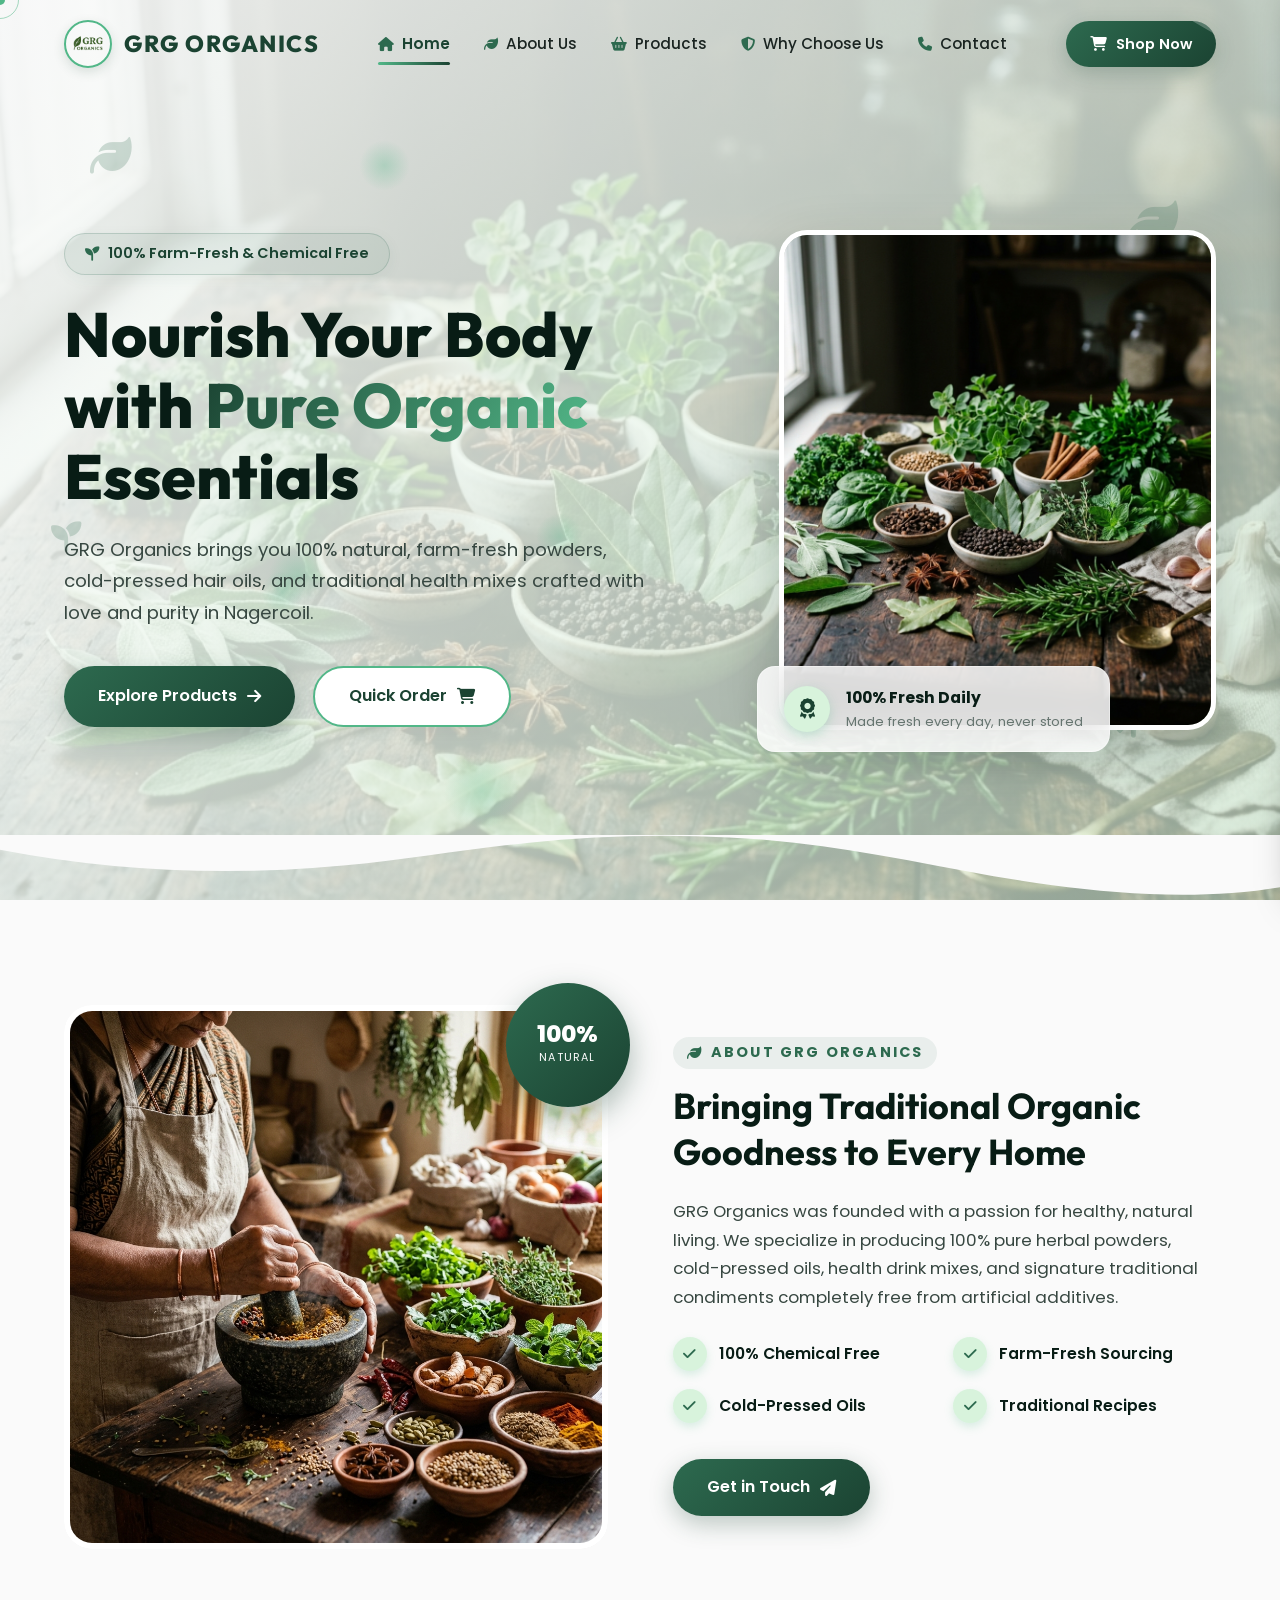
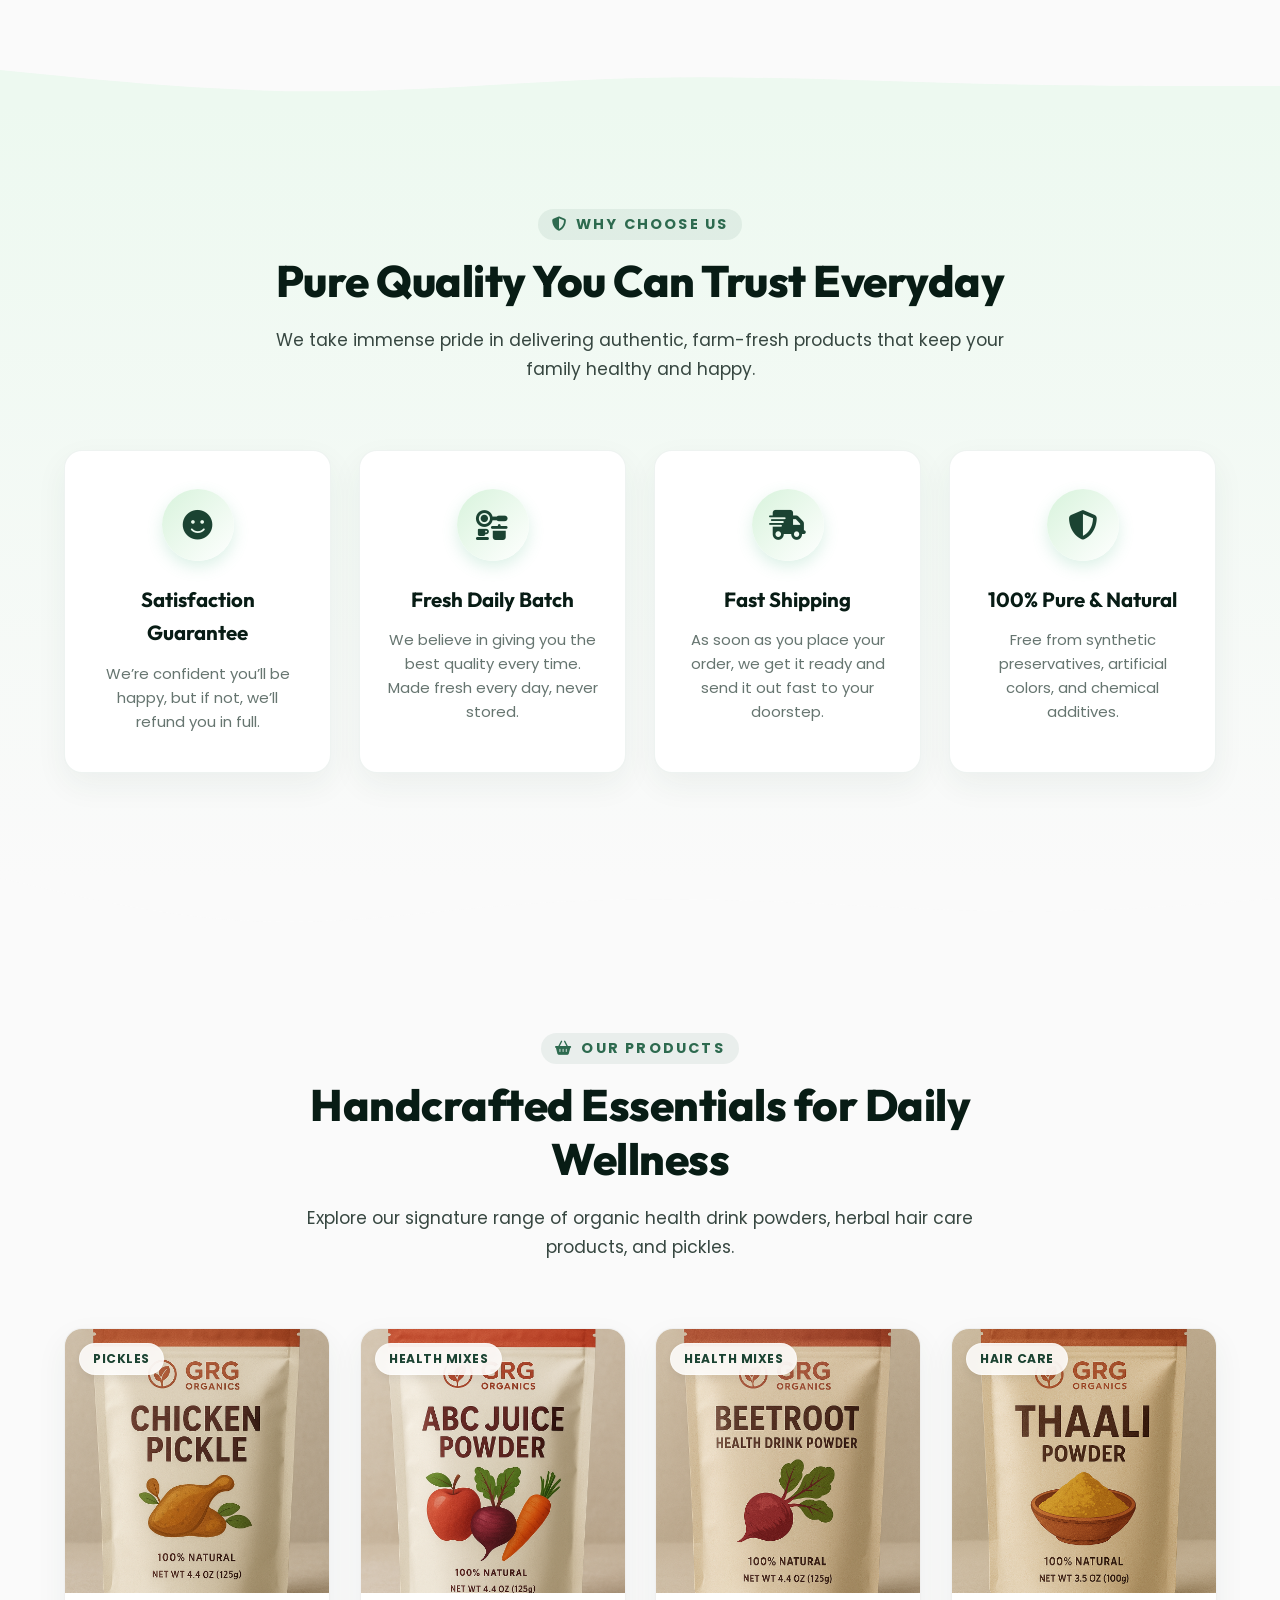
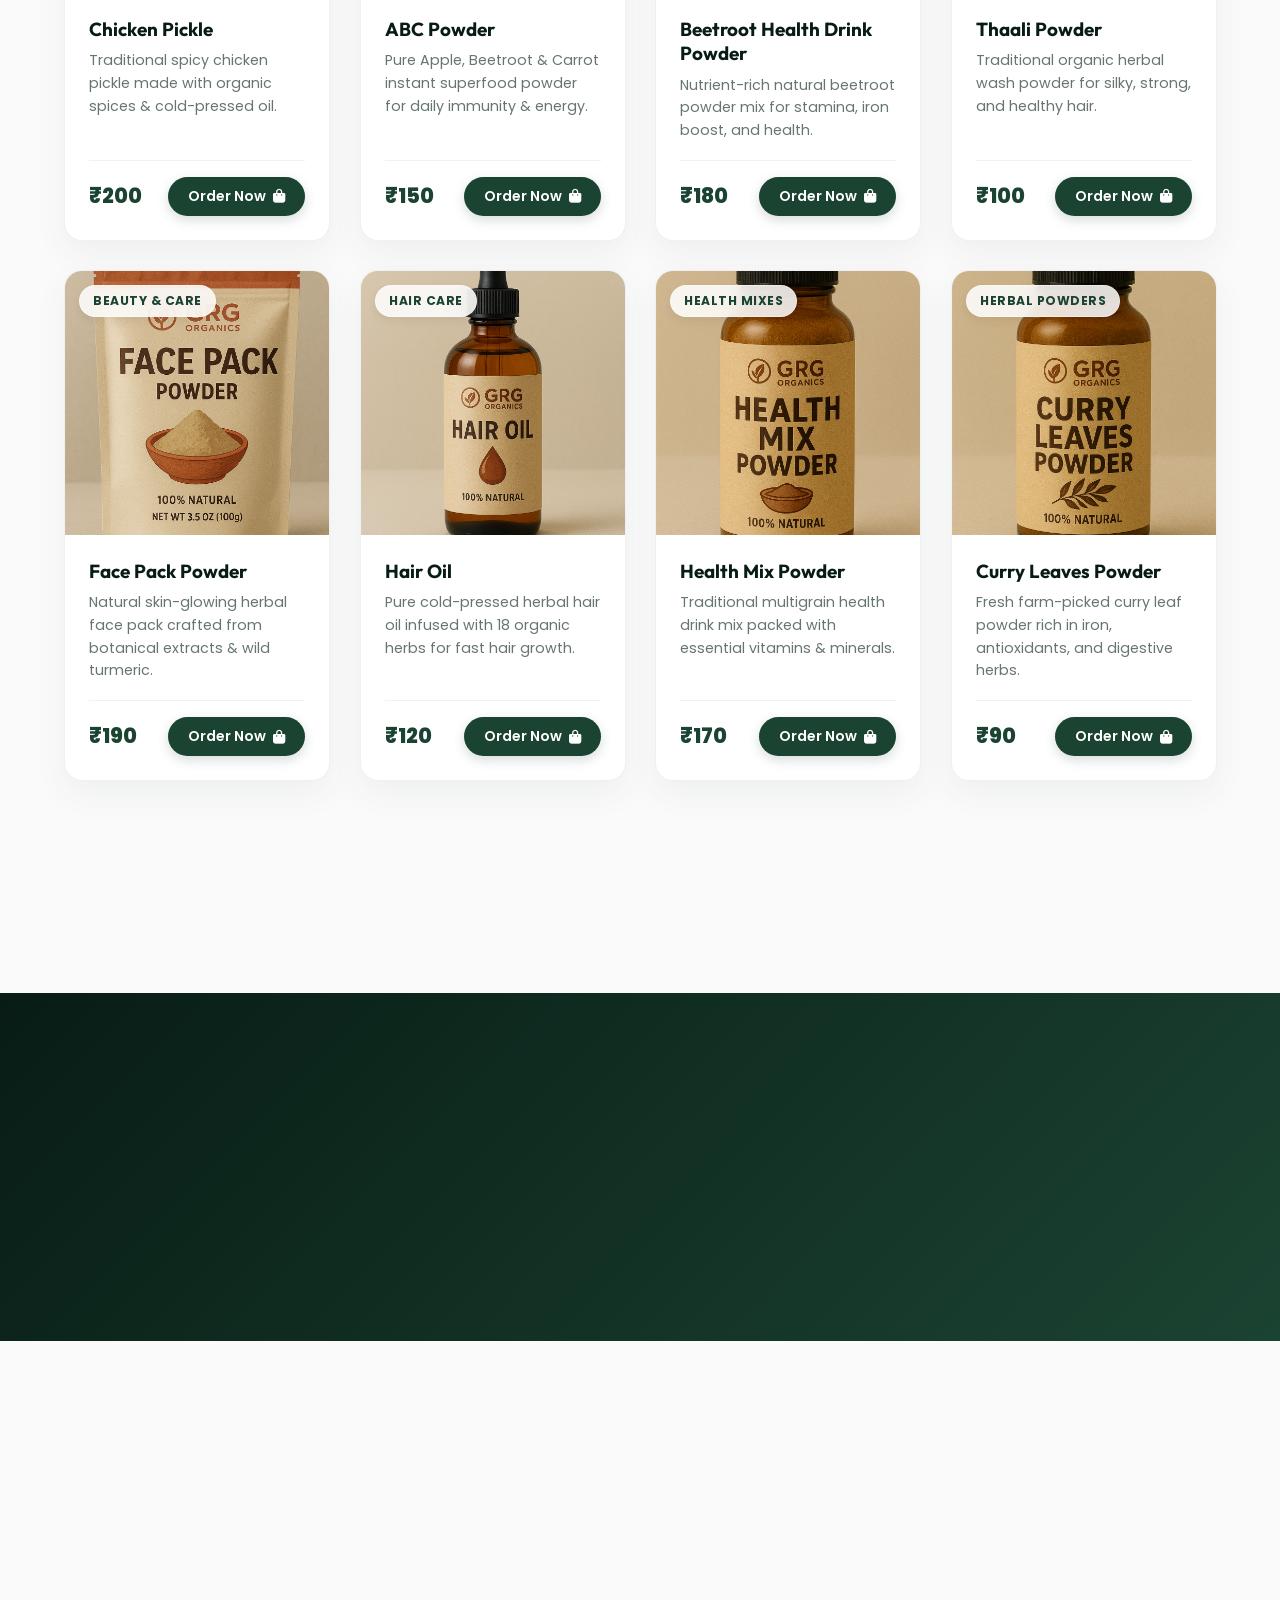
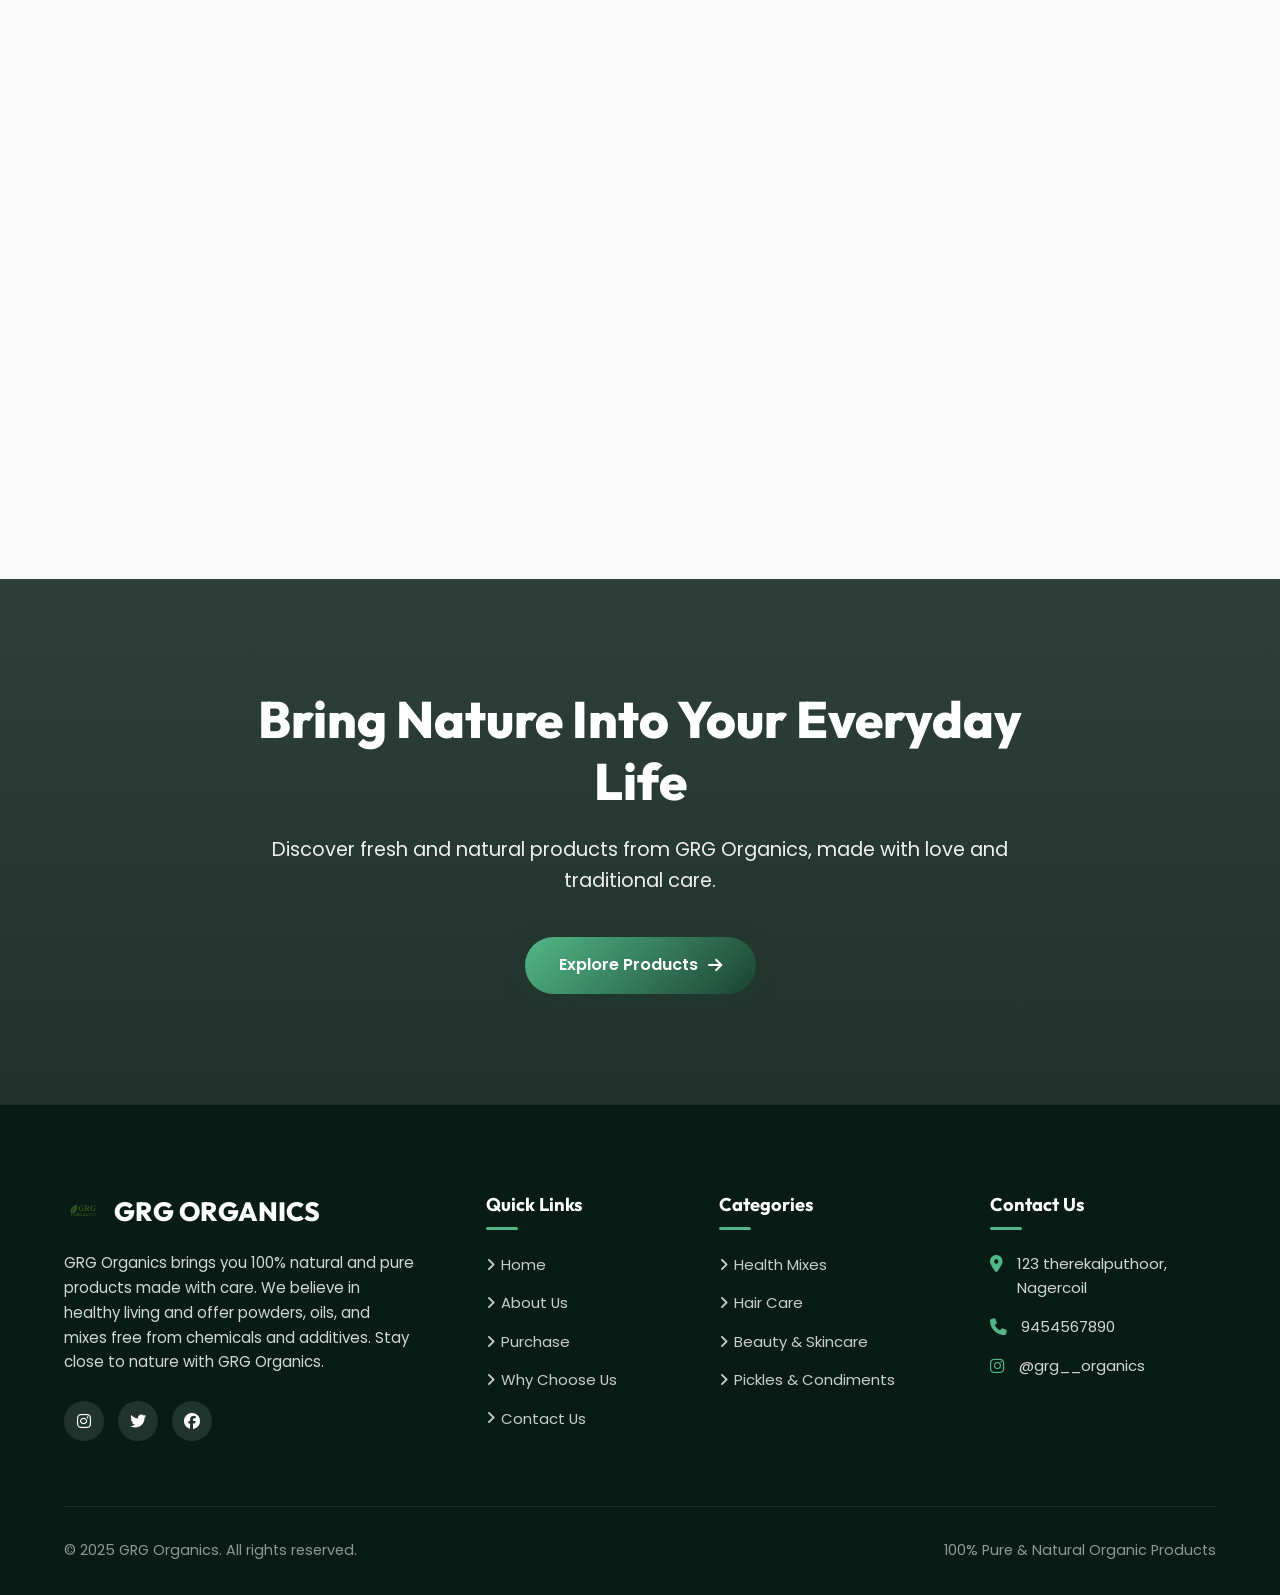
==== commit dc9cc2e1: "Update GRG Organics websiteess" ====
--- a/index.html
+++ b/index.html
@@ -34,7 +34,7 @@
     <div class="custom-cursor"></div>
     <div class="custom-cursor-follower"></div>
 
-    <!-- Sticky Header Navigation -->
+    <!-- Sticky Glassmorphism Header Navigation -->
     <header class="site-header">
         <nav class="navbar">
             <a href="index.html" class="brand-logo-link">
@@ -88,16 +88,16 @@
         </div>
     </div>
 
-    <!-- Hero Section -->
+    <!-- Cinematic Hero Section with Mouse Parallax -->
     <section class="hero-section">
         <div class="hero-overlay-shapes">
-            <i class="fa-solid fa-leaf floating-leaf leaf-1"></i>
-            <i class="fa-solid fa-seedling floating-leaf leaf-2"></i>
-            <i class="fa-solid fa-leaf floating-leaf leaf-3"></i>
-            <i class="fa-solid fa-plant-wilt floating-leaf leaf-4"></i>
+            <i class="fa-solid fa-leaf floating-leaf leaf-1" data-parallax-speed="28"></i>
+            <i class="fa-solid fa-seedling floating-leaf leaf-2" data-parallax-speed="-18"></i>
+            <i class="fa-solid fa-leaf floating-leaf leaf-3" data-parallax-speed="32"></i>
+            <i class="fa-solid fa-plant-wilt floating-leaf leaf-4" data-parallax-speed="-22"></i>
         </div>
         <div class="hero-content">
-            <div class="hero-text-block">
+            <div class="hero-text-block" data-parallax-speed="6">
                 <div class="hero-badge">
                     <i class="fa-solid fa-seedling"></i> 100% Farm-Fresh & Chemical Free
                 </div>
@@ -116,11 +116,11 @@
                     </a>
                 </div>
             </div>
-            <div class="hero-visual-card">
+            <div class="hero-visual-card" data-parallax-speed="14">
                 <div class="hero-img-wrapper">
                     <img src="images/hero_bg.png" alt="GRG Organics Harvest">
                 </div>
-                <div class="hero-floating-badge">
+                <div class="hero-floating-badge" data-parallax-speed="20">
                     <div class="badge-icon">
                         <i class="fa-solid fa-award"></i>
                     </div>
@@ -142,14 +142,16 @@
     <section class="section-padding" id="about">
         <div class="about-grid">
             <div class="about-image-wrapper reveal-on-scroll">
-                <img src="images/about_img.png" alt="About GRG Organics Ingredients" class="about-img-main">
+                <div class="img-reveal-box">
+                    <img src="images/about_img.png" alt="About GRG Organics Ingredients" class="about-img-main">
+                </div>
                 <div class="about-badge-overlay">
                     <span>100%</span>
                     <small>Natural</small>
                 </div>
             </div>
-            <div class="about-content reveal-on-scroll">
-                <div class="section-subtitle">About GRG Organics</div>
+            <div class="about-content text-reveal">
+                <div class="section-subtitle"><i class="fa-solid fa-leaf"></i> About GRG Organics</div>
                 <h3>Bringing Traditional Organic Goodness to Every Home</h3>
                 <p>
                     GRG Organics was founded with a passion for healthy, natural living. We specialize in producing 100% pure herbal powders, cold-pressed oils, health drink mixes, and signature traditional condiments completely free from artificial additives.
@@ -175,10 +177,17 @@
         </div>
     </section>
 
+    <!-- Organic Wave Section Transition -->
+    <div class="section-divider">
+        <svg xmlns="http://www.w3.org/2000/svg" viewBox="0 0 1440 100" preserveAspectRatio="none">
+            <path fill="#edf9f0" fill-opacity="1" d="M0,32L60,42.7C120,53,240,75,360,74.7C480,75,600,53,720,48C840,43,960,53,1080,58.7C1200,64,1320,64,1380,64L1440,64L1440,100L1380,100C1320,100,1200,100,1080,100C960,100,840,100,720,100C600,100,480,100,360,100C240,100,120,100,60,100L0,100Z"></path>
+        </svg>
+    </div>
+
     <!-- Why Choose Us / Services Section -->
     <section class="section-padding features-section" id="why-choose-us">
-        <div class="section-header reveal-on-scroll">
-            <div class="section-subtitle">Why Choose Us</div>
+        <div class="section-header text-reveal">
+            <div class="section-subtitle"><i class="fa-solid fa-shield-halved"></i> Why Choose Us</div>
             <h2 class="section-title">Pure Quality You Can Trust Everyday</h2>
             <p class="section-description">
                 We take immense pride in delivering authentic, farm-fresh products that keep your family healthy and happy.
@@ -216,10 +225,17 @@
         </div>
     </section>
 
+    <!-- Organic Curve Divider -->
+    <div class="section-divider">
+        <svg xmlns="http://www.w3.org/2000/svg" viewBox="0 0 1440 80" preserveAspectRatio="none">
+            <path fill="#fafafa" fill-opacity="1" d="M0,0L48,16C96,32,192,64,288,69.3C384,75,480,53,576,42.7C672,32,768,32,864,37.3C960,43,1056,53,1152,53.3C1248,53,1344,43,1392,37.3L1440,32L1440,80L1392,80C1344,80,1248,80,1152,80C1056,80,960,80,864,80C768,80,672,80,576,80C480,80,384,80,288,80C192,80,96,80,48,80L0,80Z"></path>
+        </svg>
+    </div>
+
     <!-- Products Showcase Section -->
     <section class="section-padding" id="prod">
-        <div class="section-header reveal-on-scroll">
-            <div class="section-subtitle">Our Products</div>
+        <div class="section-header text-reveal">
+            <div class="section-subtitle"><i class="fa-solid fa-basket-shopping"></i> Our Products</div>
             <h2 class="section-title">Handcrafted Essentials for Daily Wellness</h2>
             <p class="section-description">
                 Explore our signature range of organic health drink powders, herbal hair care products, and pickles.
@@ -402,8 +418,8 @@
 
     <!-- Testimonials Section -->
     <section class="section-padding">
-        <div class="section-header reveal-on-scroll">
-            <div class="section-subtitle">Customer Feedback</div>
+        <div class="section-header text-reveal">
+            <div class="section-subtitle"><i class="fa-solid fa-comment-dots"></i> Customer Feedback</div>
             <h2 class="section-title">Loved by Healthy Families Everywhere</h2>
             <p class="section-description">
                 See what our valued customers have to say about the quality and freshness of GRG Organics.
@@ -472,7 +488,7 @@
 
     <!-- Call-To-Action Banner -->
     <section class="cta-section">
-        <div class="cta-content reveal-on-scroll">
+        <div class="cta-content text-reveal">
             <h2 class="cta-title">Bring Nature Into Your Everyday Life</h2>
             <p class="cta-text">Discover fresh and natural products from GRG Organics, made with love and traditional care.</p>
             <a href="purchase.html" class="btn-primary" style="background: linear-gradient(135deg, var(--sage-light), var(--primary-green));">
--- a/style.css
+++ b/style.css
@@ -1,34 +1,51 @@
 /* ==========================================================================
-   GRG ORGANICS - PREMIUM DESIGN SYSTEM & STYLESHEET
+   GRG ORGANICS - ULTRA-PREMIUM ORGANIC BRAND DESIGN SYSTEM & STYLESHEET
    ========================================================================== */
 
-/* --- Fonts & CSS Custom Properties --- */
+/* --- Google Fonts & CSS Custom Properties --- */
 @import url('https://fonts.googleapis.com/css2?family=Outfit:wght@300;400;500;600;700;800&family=Poppins:wght@300;400;500;600;700&display=swap');
 
 :root {
+    /* Rich Organic Color Palette */
     --primary-green: #1b4332;
     --primary-dark: #081c15;
     --emerald-accent: #2d6a4f;
     --sage-light: #52b788;
     --mint-bg: #d8f3dc;
-    --accent-gold: #d4a373;
-    --accent-amber: #e9d8a6;
-    --cream-bg: #f8f9fa;
+    --mint-soft: #edf9f0;
+    --cream-bg: #fafafa;
+    --cream-warm: #f4f6f0;
     --warm-card: #ffffff;
+    --gold-accent: #d4a373;
+    --amber-soft: #e9d8a6;
+    --earth-brown: #7f5539;
+
+    /* Typography & Reading Colors */
     --dark-text: #1a2421;
-    --body-text: #3d4a45;
-    --muted-text: #6c757d;
-    --glass-bg: rgba(255, 255, 255, 0.82);
-    --glass-border: rgba(255, 255, 255, 0.3);
-    --glass-shadow: 0 8px 32px 0 rgba(14, 35, 26, 0.12);
-    --card-shadow: 0 10px 30px rgba(0, 0, 0, 0.05);
-    --card-hover-shadow: 0 20px 40px rgba(27, 67, 50, 0.15);
-    --radius-sm: 8px;
-    --radius-md: 16px;
-    --radius-lg: 24px;
+    --body-text: #374741;
+    --muted-text: #667570;
+
+    /* Glassmorphism & Elevation System */
+    --glass-bg: rgba(255, 255, 255, 0.85);
+    --glass-dark: rgba(8, 28, 21, 0.85);
+    --glass-border: rgba(255, 255, 255, 0.4);
+    --glass-shadow: 0 10px 35px rgba(14, 35, 26, 0.08);
+    --card-shadow: 0 12px 32px rgba(27, 67, 50, 0.06);
+    --card-hover-shadow: 0 24px 48px rgba(27, 67, 50, 0.16);
+    --glow-shadow: 0 0 25px rgba(82, 183, 136, 0.35);
+
+    /* Radius & Spacing */
+    --radius-xs: 6px;
+    --radius-sm: 10px;
+    --radius-md: 18px;
+    --radius-lg: 28px;
     --radius-full: 9999px;
+
+    /* Easing & Timing */
+    --ease-out-smooth: cubic-bezier(0.16, 1, 0.3, 1);
+    --ease-bounce-soft: cubic-bezier(0.34, 1.56, 0.64, 1);
     --transition-fast: 0.25s cubic-bezier(0.16, 1, 0.3, 1);
-    --transition-smooth: 0.4s cubic-bezier(0.16, 1, 0.3, 1);
+    --transition-smooth: 0.45s cubic-bezier(0.16, 1, 0.3, 1);
 }
 
 /* --- Base Reset & Box Sizing --- */
@@ -41,15 +58,19 @@
 html {
     scroll-behavior: smooth;
     font-size: 16px;
+    -webkit-tap-highlight-color: transparent;
 }
 
 body {
     font-family: 'Poppins', 'Outfit', sans-serif;
     background-color: var(--cream-bg);
     color: var(--dark-text);
-    line-height: 1.6;
+    line-height: 1.65;
     overflow-x: hidden;
     position: relative;
+    word-wrap: break-word;
+    text-rendering: optimizeLegibility;
+    -webkit-font-smoothing: antialiased;
 }
 
 img {
@@ -71,11 +92,25 @@
     outline: none;
 }
 
-/* --- Subtle Custom Organic Cursor (Desktop Only) --- */
+/* --- Scroll Progress Bar --- */
+.scroll-progress-bar {
+    position: fixed;
+    top: 0;
+    left: 0;
+    height: 3.5px;
+    width: 0%;
+    background: linear-gradient(90deg, var(--sage-light), var(--emerald-accent), var(--gold-accent));
+    z-index: 10001;
+    border-radius: 0 2px 2px 0;
+    transition: width 0.1s ease-out;
+    box-shadow: 0 0 10px rgba(82, 183, 136, 0.6);
+}
+
+/* --- Custom Organic Cursor (Desktop Only) --- */
 @media (pointer: fine) {
     .custom-cursor {
-        width: 12px;
-        height: 12px;
+        width: 10px;
+        height: 10px;
         background: var(--sage-light);
         border-radius: 50%;
         position: fixed;
@@ -88,9 +123,9 @@
     }
 
     .custom-cursor-follower {
-        width: 36px;
-        height: 36px;
-        border: 2px solid rgba(82, 183, 136, 0.5);
+        width: 38px;
+        height: 38px;
+        border: 1.5px solid rgba(82, 183, 136, 0.5);
         border-radius: 50%;
         position: fixed;
         top: 0;
@@ -98,18 +133,14 @@
         pointer-events: none;
         z-index: 9998;
         transform: translate(-50%, -50%);
-        transition: transform 0.15s ease-out;
-    }
-
-    body:hover .custom-cursor {
-        opacity: 1;
+        transition: transform 0.12s ease-out, border-color 0.2s;
     }
 
     a:hover ~ .custom-cursor,
     button:hover ~ .custom-cursor,
-    .interactive:hover ~ .custom-cursor {
+    .product-card:hover ~ .custom-cursor {
         transform: translate(-50%, -50%) scale(2.2);
-        background: var(--accent-gold);
+        background: var(--gold-accent);
     }
 }
 
@@ -121,12 +152,13 @@
     width: 100%;
     height: 100%;
     background-color: var(--primary-dark);
+    background: radial-gradient(circle at center, #0e291e 0%, var(--primary-dark) 100%);
     display: flex;
     flex-direction: column;
     justify-content: center;
     align-items: center;
     z-index: 10000;
-    transition: opacity 0.6s ease, visibility 0.6s ease;
+    transition: opacity 0.7s var(--ease-out-smooth), visibility 0.7s var(--ease-out-smooth);
 }
 
 .preloader.fade-out {
@@ -136,8 +168,8 @@
 
 .preloader-spinner {
     position: relative;
-    width: 80px;
-    height: 80px;
+    width: 86px;
+    height: 86px;
     display: flex;
     justify-content: center;
     align-items: center;
@@ -147,25 +179,27 @@
     position: absolute;
     width: 100%;
     height: 100%;
-    border: 3px solid rgba(82, 183, 136, 0.2);
+    border: 3px solid rgba(82, 183, 136, 0.15);
     border-top: 3px solid var(--sage-light);
+    border-right: 3px solid var(--emerald-accent);
     border-radius: 50%;
-    animation: spin 1s linear infinite;
+    animation: spin 1.2s cubic-bezier(0.68, -0.55, 0.27, 1.55) infinite;
 }
 
 .preloader-leaf {
-    font-size: 1.8rem;
+    font-size: 2rem;
     color: var(--sage-light);
-    animation: pulse 1.5s ease-in-out infinite alternate;
+    animation: pulseLeaf 1.6s ease-in-out infinite alternate;
 }
 
 .preloader-text {
-    margin-top: 20px;
+    margin-top: 24px;
     color: #ffffff;
     font-family: 'Outfit', sans-serif;
-    font-weight: 600;
-    letter-spacing: 2px;
-    font-size: 1rem;
+    font-weight: 700;
+    letter-spacing: 3px;
+    font-size: 1.05rem;
+    text-shadow: 0 0 12px rgba(82, 183, 136, 0.4);
 }
 
 @keyframes spin {
@@ -173,27 +207,27 @@
     100% { transform: rotate(360deg); }
 }
 
-@keyframes pulse {
-    0% { transform: scale(0.9); opacity: 0.7; }
-    100% { transform: scale(1.1); opacity: 1; }
-}
-
-/* --- Header & Navigation Bar --- */
+@keyframes pulseLeaf {
+    0% { transform: scale(0.85); opacity: 0.7; filter: drop-shadow(0 0 2px var(--sage-light)); }
+    100% { transform: scale(1.15); opacity: 1; filter: drop-shadow(0 0 10px var(--sage-light)); }
+}
+
+/* --- Sticky Glassmorphism Header & Navigation --- */
 .site-header {
     position: fixed;
     top: 0;
     left: 0;
     width: 100%;
     z-index: 1000;
-    padding: 16px 5%;
-    transition: all 0.4s ease;
+    padding: 20px 5%;
+    transition: padding 0.4s var(--ease-out-smooth), background-color 0.4s var(--ease-out-smooth), box-shadow 0.4s var(--ease-out-smooth);
     background: transparent;
 }
 
 .site-header.scrolled {
     background: var(--glass-bg);
-    backdrop-filter: blur(12px);
-    -webkit-backdrop-filter: blur(12px);
+    backdrop-filter: blur(16px);
+    -webkit-backdrop-filter: blur(16px);
     border-bottom: 1px solid var(--glass-border);
     box-shadow: var(--glass-shadow);
     padding: 12px 5%;
@@ -220,21 +254,22 @@
     border-radius: 50%;
     object-fit: cover;
     border: 2px solid var(--sage-light);
-    box-shadow: 0 4px 10px rgba(0,0,0,0.1);
-    transition: transform var(--transition-fast);
+    box-shadow: 0 4px 12px rgba(27, 67, 50, 0.15);
+    transition: transform 0.4s var(--ease-bounce-soft);
 }
 
 .brand-logo-link:hover .brand-logo-img {
-    transform: rotate(10deg) scale(1.05);
+    transform: rotate(12deg) scale(1.08);
 }
 
 .brand-name {
     font-family: 'Outfit', sans-serif;
-    font-size: 1.4rem;
+    font-size: 1.45rem;
     font-weight: 800;
     letter-spacing: 1.5px;
     color: var(--primary-green);
     text-transform: uppercase;
+    transition: color 0.3s ease;
 }
 
 .site-header.scrolled .brand-name {
@@ -244,7 +279,7 @@
 .nav-links {
     display: flex;
     align-items: center;
-    gap: 32px;
+    gap: 34px;
     list-style: none;
 }
 
@@ -257,23 +292,25 @@
     display: flex;
     align-items: center;
     gap: 8px;
+    transition: color 0.3s ease;
 }
 
 .nav-link i {
-    font-size: 0.9rem;
-    transition: transform var(--transition-fast);
+    font-size: 0.88rem;
+    color: var(--emerald-accent);
+    transition: transform var(--transition-fast), color 0.3s ease;
 }
 
 .nav-link::after {
     content: '';
     position: absolute;
-    bottom: 0;
+    bottom: -2px;
     left: 0;
     width: 0;
-    height: 2px;
+    height: 2.5px;
     background: linear-gradient(90deg, var(--sage-light), var(--primary-green));
-    border-radius: 2px;
-    transition: width 0.3s ease;
+    border-radius: var(--radius-full);
+    transition: width 0.35s var(--ease-out-smooth);
 }
 
 .nav-link:hover::after,
@@ -281,37 +318,69 @@
     width: 100%;
 }
 
+.nav-link:hover {
+    color: var(--primary-green);
+}
+
 .nav-link:hover i {
-    transform: translateY(-2px);
+    transform: translateY(-2px) scale(1.1);
+}
+
+.nav-link.active {
+    font-weight: 600;
+    color: var(--primary-green);
 }
 
 .header-cta-btn {
-    padding: 10px 22px;
+    padding: 11px 24px;
     background: linear-gradient(135deg, var(--emerald-accent), var(--primary-green));
     color: #ffffff;
     border-radius: var(--radius-full);
     font-weight: 600;
-    font-size: 0.9rem;
-    box-shadow: 0 4px 15px rgba(27, 67, 50, 0.25);
+    font-size: 0.92rem;
+    box-shadow: 0 6px 20px rgba(27, 67, 50, 0.22);
     transition: all var(--transition-fast);
     display: inline-flex;
     align-items: center;
-    gap: 8px;
+    gap: 9px;
+    position: relative;
+    overflow: hidden;
+}
+
+.header-cta-btn::before {
+    content: '';
+    position: absolute;
+    top: -50%;
+    left: -50%;
+    width: 200%;
+    height: 200%;
+    background: linear-gradient(45deg, transparent, rgba(255, 255, 255, 0.25), transparent);
+    transform: rotate(30deg) translateY(-100%);
+    transition: transform 0.6s ease;
+}
+
+.header-cta-btn:hover::before {
+    transform: rotate(30deg) translateY(100%);
 }
 
 .header-cta-btn:hover {
     transform: translateY(-2px);
-    box-shadow: 0 8px 20px rgba(27, 67, 50, 0.35);
+    box-shadow: 0 10px 25px rgba(27, 67, 50, 0.35);
     background: linear-gradient(135deg, var(--sage-light), var(--emerald-accent));
 }
 
 .hamburger-btn {
     display: none;
     background: transparent;
-    font-size: 1.5rem;
+    font-size: 1.6rem;
     color: var(--primary-dark);
     padding: 8px;
     cursor: pointer;
+    transition: transform 0.3s ease;
+}
+
+.hamburger-btn:hover {
+    transform: scale(1.1);
 }
 
 /* --- Side Drawer Navigation for Mobile --- */
@@ -321,12 +390,13 @@
     left: 0;
     width: 100%;
     height: 100%;
-    background: rgba(8, 28, 21, 0.6);
-    backdrop-filter: blur(4px);
+    background: rgba(8, 28, 21, 0.65);
+    backdrop-filter: blur(6px);
+    -webkit-backdrop-filter: blur(6px);
     z-index: 1001;
     opacity: 0;
     visibility: hidden;
-    transition: all 0.3s ease;
+    transition: opacity 0.4s ease, visibility 0.4s ease;
 }
 
 .mobile-drawer-overlay.active {
@@ -337,18 +407,18 @@
 .mobile-drawer {
     position: fixed;
     top: 0;
-    right: -320px;
-    width: 300px;
+    right: -340px;
+    width: 310px;
     height: 100%;
-    background: var(--primary-dark);
+    background: linear-gradient(180deg, var(--primary-dark) 0%, #0e291e 100%);
     color: #ffffff;
     z-index: 1002;
-    padding: 30px 24px;
+    padding: 32px 26px;
     display: flex;
     flex-direction: column;
     justify-content: space-between;
-    transition: right 0.4s cubic-bezier(0.16, 1, 0.3, 1);
-    box-shadow: -10px 0 30px rgba(0,0,0,0.3);
+    transition: right 0.45s var(--ease-out-smooth);
+    box-shadow: -15px 0 35px rgba(0,0,0,0.35);
 }
 
 .mobile-drawer.active {
@@ -359,42 +429,55 @@
     display: flex;
     justify-content: space-between;
     align-items: center;
-    padding-bottom: 20px;
-    border-bottom: 1px solid rgba(255,255,255,0.1);
+    padding-bottom: 22px;
+    border-bottom: 1px solid rgba(255,255,255,0.12);
 }
 
 .drawer-logo {
     display: flex;
     align-items: center;
-    gap: 10px;
+    gap: 12px;
 }
 
 .drawer-logo img {
-    width: 40px;
-    height: 40px;
+    width: 42px;
+    height: 42px;
     border-radius: 50%;
+    border: 2px solid var(--sage-light);
 }
 
 .drawer-logo span {
     font-family: 'Outfit', sans-serif;
     font-weight: 700;
     color: #ffffff;
-    font-size: 1.1rem;
+    font-size: 1.15rem;
+    letter-spacing: 1px;
 }
 
 .drawer-close-btn {
-    background: transparent;
+    background: rgba(255,255,255,0.1);
     color: #ffffff;
-    font-size: 1.4rem;
-    padding: 4px;
+    font-size: 1.3rem;
+    width: 36px;
+    height: 36px;
+    border-radius: 50%;
+    display: flex;
+    justify-content: center;
+    align-items: center;
+    transition: background 0.3s ease, transform 0.3s ease;
+}
+
+.drawer-close-btn:hover {
+    background: rgba(255,255,255,0.2);
+    transform: rotate(90deg);
 }
 
 .mobile-nav-links {
     list-style: none;
-    margin-top: 30px;
+    margin-top: 32px;
     display: flex;
     flex-direction: column;
-    gap: 20px;
+    gap: 16px;
 }
 
 .mobile-nav-link {
@@ -403,45 +486,59 @@
     color: rgba(255,255,255,0.85);
     display: flex;
     align-items: center;
-    gap: 12px;
-    padding: 10px 0;
-    border-bottom: 1px dashed rgba(255,255,255,0.08);
+    gap: 14px;
+    padding: 12px 14px;
+    border-radius: var(--radius-sm);
+    transition: all 0.3s ease;
+}
+
+.mobile-nav-link i {
+    color: var(--sage-light);
+    width: 22px;
+    text-align: center;
 }
 
 .mobile-nav-link:hover,
 .mobile-nav-link.active {
-    color: var(--sage-light);
-    padding-left: 8px;
+    color: #ffffff;
+    background: rgba(82, 183, 136, 0.15);
+    padding-left: 18px;
 }
 
 .drawer-footer {
-    padding-top: 20px;
-    border-top: 1px solid rgba(255,255,255,0.1);
+    padding-top: 22px;
+    border-top: 1px solid rgba(255,255,255,0.12);
 }
 
 .drawer-socials {
     display: flex;
-    gap: 16px;
-    margin-top: 12px;
+    gap: 14px;
+    margin-top: 14px;
 }
 
 .drawer-socials a {
-    width: 36px;
-    height: 36px;
+    width: 38px;
+    height: 38px;
     border-radius: 50%;
     background: rgba(255,255,255,0.1);
     display: flex;
     justify-content: center;
     align-items: center;
     color: #ffffff;
-}
-
-/* --- Hero Section --- */
+    transition: background 0.3s ease, transform 0.3s ease;
+}
+
+.drawer-socials a:hover {
+    background: var(--sage-light);
+    transform: translateY(-3px);
+}
+
+/* --- Hero Section & Entrance Animation --- */
 .hero-section {
     position: relative;
     min-height: 100vh;
-    padding: 140px 5% 80px;
-    background: linear-gradient(135deg, rgba(248,249,250,0.92) 0%, rgba(216,243,220,0.6) 100%),
+    padding: 150px 5% 90px;
+    background: linear-gradient(135deg, rgba(250,250,250,0.94) 0%, rgba(216,243,220,0.65) 100%),
                 url('images/hero_bg.png') center/cover no-repeat;
     display: flex;
     align-items: center;
@@ -458,20 +555,37 @@
 
 .floating-leaf {
     position: absolute;
-    color: rgba(45, 106, 79, 0.25);
-    font-size: 2rem;
-    animation: floatLeaf 8s ease-in-out infinite alternate;
-}
-
-.leaf-1 { top: 15%; left: 8%; animation-delay: 0s; font-size: 2.5rem; }
-.leaf-2 { top: 60%; left: 5%; animation-delay: 2s; font-size: 1.8rem; }
-.leaf-3 { top: 25%; right: 10%; animation-delay: 1s; font-size: 3rem; }
-.leaf-4 { bottom: 15%; right: 12%; animation-delay: 3s; font-size: 2.2rem; }
-
-@keyframes floatLeaf {
-    0% { transform: translateY(0) rotate(0deg); }
-    50% { transform: translateY(-25px) rotate(15deg); }
-    100% { transform: translateY(0) rotate(-10deg); }
+    color: rgba(45, 106, 79, 0.22);
+    font-size: 2.2rem;
+    animation: floatBreeze 9s ease-in-out infinite alternate;
+    will-change: transform;
+}
+
+.leaf-1 { top: 15%; left: 7%; animation-delay: 0s; font-size: 2.6rem; }
+.leaf-2 { top: 58%; left: 4%; animation-delay: 2.5s; font-size: 1.9rem; }
+.leaf-3 { top: 22%; right: 8%; animation-delay: 1.2s; font-size: 3.2rem; }
+.leaf-4 { bottom: 18%; right: 10%; animation-delay: 3.8s; font-size: 2.4rem; }
+
+@keyframes floatBreeze {
+    0% { transform: translateY(0) rotate(0deg); opacity: 0.7; }
+    50% { transform: translateY(-28px) rotate(16deg); opacity: 1; }
+    100% { transform: translateY(0) rotate(-12deg); opacity: 0.7; }
+}
+
+/* Background Soft Particles */
+.organic-particle {
+    position: absolute;
+    border-radius: 50%;
+    background: radial-gradient(circle, rgba(82, 183, 136, 0.3) 0%, transparent 70%);
+    pointer-events: none;
+    z-index: 1;
+    animation: particleFloat 14s infinite linear;
+}
+
+@keyframes particleFloat {
+    0% { transform: translateY(0) scale(1); opacity: 0.3; }
+    50% { transform: translateY(-60px) scale(1.2); opacity: 0.6; }
+    100% { transform: translateY(0) scale(1); opacity: 0.3; }
 }
 
 .hero-content {
@@ -485,34 +599,45 @@
     align-items: center;
 }
 
+.hero-text-block {
+    will-change: transform;
+}
+
 .hero-badge {
     display: inline-flex;
     align-items: center;
-    gap: 8px;
-    padding: 8px 18px;
-    background: rgba(45, 106, 79, 0.1);
+    gap: 9px;
+    padding: 8px 20px;
+    background: rgba(45, 106, 79, 0.08);
     border: 1px solid rgba(45, 106, 79, 0.2);
     border-radius: var(--radius-full);
     color: var(--primary-green);
     font-weight: 600;
-    font-size: 0.88rem;
+    font-size: 0.9rem;
     margin-bottom: 24px;
-    animation: fadeInDown 0.8s ease forwards;
+    box-shadow: 0 4px 15px rgba(45, 106, 79, 0.06);
+    animation: heroBadgeEntrance 0.8s var(--ease-out-smooth) forwards;
+}
+
+.hero-badge i {
+    color: var(--emerald-accent);
 }
 
 .hero-title {
     font-family: 'Outfit', sans-serif;
-    font-size: 3.8rem;
+    font-size: 3.9rem;
     font-weight: 800;
-    line-height: 1.15;
+    line-height: 1.14;
     color: var(--primary-dark);
-    margin-bottom: 20px;
-    animation: fadeInUp 0.8s ease 0.2s forwards;
+    margin-bottom: 22px;
+    animation: heroTitleEntrance 0.9s var(--ease-out-smooth) 0.15s forwards;
     opacity: 0;
+    transform: translateY(35px);
+    filter: blur(4px);
 }
 
 .hero-title span {
-    background: linear-gradient(120deg, var(--emerald-accent), var(--sage-light));
+    background: linear-gradient(120deg, var(--primary-green), var(--sage-light));
     -webkit-background-clip: text;
     -webkit-text-fill-color: transparent;
 }
@@ -520,37 +645,42 @@
 .hero-description {
     font-size: 1.15rem;
     color: var(--body-text);
-    margin-bottom: 36px;
-    max-width: 580px;
-    animation: fadeInUp 0.8s ease 0.4s forwards;
+    margin-bottom: 38px;
+    max-width: 590px;
+    line-height: 1.7;
+    animation: heroTextEntrance 0.9s var(--ease-out-smooth) 0.3s forwards;
     opacity: 0;
+    transform: translateY(30px);
 }
 
 .hero-actions {
     display: flex;
     gap: 18px;
     flex-wrap: wrap;
-    animation: fadeInUp 0.8s ease 0.6s forwards;
+    animation: heroTextEntrance 0.9s var(--ease-out-smooth) 0.45s forwards;
     opacity: 0;
+    transform: translateY(25px);
 }
 
 .btn-primary {
-    padding: 14px 32px;
+    padding: 15px 34px;
     background: linear-gradient(135deg, var(--emerald-accent), var(--primary-green));
     color: #ffffff;
     font-weight: 600;
-    font-size: 1rem;
+    font-size: 1.02rem;
     border-radius: var(--radius-full);
-    box-shadow: 0 8px 25px rgba(27, 67, 50, 0.25);
+    box-shadow: 0 8px 25px rgba(27, 67, 50, 0.28);
     display: inline-flex;
     align-items: center;
     gap: 10px;
     transition: all var(--transition-fast);
+    position: relative;
+    overflow: hidden;
 }
 
 .btn-primary:hover {
     transform: translateY(-3px);
-    box-shadow: 0 12px 30px rgba(27, 67, 50, 0.35);
+    box-shadow: 0 14px 32px rgba(27, 67, 50, 0.38);
     background: linear-gradient(135deg, var(--sage-light), var(--primary-green));
 }
 
@@ -559,93 +689,132 @@
 }
 
 .btn-primary:hover i {
-    transform: translateX(4px);
+    transform: translateX(5px);
 }
 
 .btn-secondary {
-    padding: 14px 32px;
+    padding: 15px 34px;
     background: var(--warm-card);
     color: var(--primary-green);
     font-weight: 600;
-    font-size: 1rem;
+    font-size: 1.02rem;
     border: 2px solid var(--sage-light);
     border-radius: var(--radius-full);
     display: inline-flex;
     align-items: center;
     gap: 10px;
     transition: all var(--transition-fast);
+    box-shadow: 0 4px 15px rgba(0,0,0,0.04);
 }
 
 .btn-secondary:hover {
     background: var(--mint-bg);
     transform: translateY(-3px);
-    box-shadow: 0 8px 20px rgba(82, 183, 136, 0.2);
+    box-shadow: 0 10px 25px rgba(82, 183, 136, 0.22);
+}
+
+.btn-primary:active,
+.btn-secondary:active {
+    transform: translateY(0) scale(0.97);
 }
 
 .hero-visual-card {
     position: relative;
-    animation: fadeInScale 1s ease 0.4s forwards;
+    animation: heroVisualEntrance 1.1s var(--ease-out-smooth) 0.35s forwards;
     opacity: 0;
+    transform: scale(1.05);
+    perspective: 1000px;
 }
 
 .hero-img-wrapper {
     position: relative;
     border-radius: var(--radius-lg);
     overflow: hidden;
-    box-shadow: 0 20px 50px rgba(8, 28, 21, 0.2);
-    border: 4px solid var(--warm-card);
+    box-shadow: 0 24px 60px rgba(8, 28, 21, 0.22);
+    border: 5px solid var(--warm-card);
+    transition: transform 0.6s var(--ease-out-smooth);
 }
 
 .hero-img-wrapper img {
     width: 100%;
-    height: 480px;
+    height: 490px;
     object-fit: cover;
-    transition: transform 0.6s ease;
+    transition: transform 0.7s var(--ease-out-smooth);
 }
 
 .hero-visual-card:hover .hero-img-wrapper img {
-    transform: scale(1.04);
+    transform: scale(1.05);
 }
 
 .hero-floating-badge {
     position: absolute;
-    bottom: -20px;
-    left: -20px;
+    bottom: -22px;
+    left: -22px;
     background: var(--glass-bg);
-    backdrop-filter: blur(10px);
+    backdrop-filter: blur(14px);
+    -webkit-backdrop-filter: blur(14px);
     border: 1px solid var(--glass-border);
-    padding: 16px 24px;
+    padding: 18px 26px;
     border-radius: var(--radius-md);
     box-shadow: var(--glass-shadow);
     display: flex;
     align-items: center;
-    gap: 14px;
+    gap: 16px;
     z-index: 3;
+    animation: badgeFloat 5s ease-in-out infinite alternate;
+}
+
+@keyframes badgeFloat {
+    0% { transform: translateY(0); }
+    100% { transform: translateY(-8px); }
 }
 
 .badge-icon {
-    width: 44px;
-    height: 44px;
+    width: 46px;
+    height: 46px;
     background: var(--mint-bg);
     color: var(--primary-green);
     border-radius: 50%;
     display: flex;
     justify-content: center;
     align-items: center;
-    font-size: 1.2rem;
+    font-size: 1.25rem;
+    box-shadow: 0 4px 12px rgba(82, 183, 136, 0.3);
 }
 
 .badge-text h4 {
-    font-size: 0.95rem;
+    font-size: 0.98rem;
     font-weight: 700;
     color: var(--primary-dark);
 }
 
 .badge-text p {
-    font-size: 0.8rem;
+    font-size: 0.82rem;
     color: var(--muted-text);
 }
 
+/* Entrance Animations Keyframes */
+@keyframes heroBadgeEntrance {
+    from { opacity: 0; transform: translateY(-20px); }
+    to { opacity: 1; transform: translateY(0); }
+}
+
+@keyframes heroTitleEntrance {
+    from { opacity: 0; transform: translateY(35px); filter: blur(4px); }
+    to { opacity: 1; transform: translateY(0); filter: blur(0); }
+}
+
+@keyframes heroTextEntrance {
+    from { opacity: 0; transform: translateY(30px); }
+    to { opacity: 1; transform: translateY(0); }
+}
+
+@keyframes heroVisualEntrance {
+    from { opacity: 0; transform: scale(1.05); }
+    to { opacity: 1; transform: scale(1); }
+}
+
+/* Organic Curved Section Separator */
 .hero-curved-divider {
     position: absolute;
     bottom: 0;
@@ -660,34 +829,35 @@
     position: relative;
     display: block;
     width: calc(100% + 1.3px);
-    height: 60px;
+    height: 65px;
 }
 
 .hero-curved-divider .shape-fill {
     fill: var(--cream-bg);
 }
 
-/* Animations Keyframes */
-@keyframes fadeInUp {
-    from { opacity: 0; transform: translateY(30px); }
-    to { opacity: 1; transform: translateY(0); }
-}
-
-@keyframes fadeInDown {
-    from { opacity: 0; transform: translateY(-20px); }
-    to { opacity: 1; transform: translateY(0); }
-}
-
-@keyframes fadeInScale {
-    from { opacity: 0; transform: scale(0.92); }
-    to { opacity: 1; transform: scale(1); }
+/* --- Section Dividers / Transitions --- */
+.section-divider {
+    position: relative;
+    width: 100%;
+    overflow: hidden;
+    line-height: 0;
+    z-index: 2;
+}
+
+.section-divider svg {
+    position: relative;
+    display: block;
+    width: calc(100% + 1.3px);
+    height: 50px;
 }
 
 /* --- Scroll Reveal Animations --- */
 .reveal-on-scroll {
     opacity: 0;
     transform: translateY(40px);
-    transition: opacity 0.8s cubic-bezier(0.16, 1, 0.3, 1), transform 0.8s cubic-bezier(0.16, 1, 0.3, 1);
+    transition: opacity 0.85s var(--ease-out-smooth), transform 0.85s var(--ease-out-smooth), filter 0.85s var(--ease-out-smooth);
+    will-change: opacity, transform;
 }
 
 .reveal-on-scroll.revealed {
@@ -695,60 +865,92 @@
     transform: translateY(0);
 }
 
+.text-reveal {
+    opacity: 0;
+    transform: translateY(30px);
+    filter: blur(4px);
+    transition: opacity 0.8s var(--ease-out-smooth), transform 0.8s var(--ease-out-smooth), filter 0.8s var(--ease-out-smooth);
+}
+
+.text-reveal.revealed {
+    opacity: 1;
+    transform: translateY(0);
+    filter: blur(0);
+}
+
 .reveal-stagger > * {
     opacity: 0;
-    transform: translateY(30px);
-    transition: opacity 0.6s ease, transform 0.6s ease;
-}
-
-.reveal-stagger.revealed > *:nth-child(1) { transition-delay: 0.1s; opacity: 1; transform: translateY(0); }
-.reveal-stagger.revealed > *:nth-child(2) { transition-delay: 0.2s; opacity: 1; transform: translateY(0); }
-.reveal-stagger.revealed > *:nth-child(3) { transition-delay: 0.3s; opacity: 1; transform: translateY(0); }
-.reveal-stagger.revealed > *:nth-child(4) { transition-delay: 0.4s; opacity: 1; transform: translateY(0); }
-.reveal-stagger.revealed > *:nth-child(5) { transition-delay: 0.5s; opacity: 1; transform: translateY(0); }
-.reveal-stagger.revealed > *:nth-child(6) { transition-delay: 0.6s; opacity: 1; transform: translateY(0); }
+    transform: translateY(35px);
+    transition: opacity 0.65s var(--ease-out-smooth), transform 0.65s var(--ease-out-smooth);
+}
+
+.reveal-stagger.revealed > *:nth-child(1) { transition-delay: 0.08s; opacity: 1; transform: translateY(0); }
+.reveal-stagger.revealed > *:nth-child(2) { transition-delay: 0.16s; opacity: 1; transform: translateY(0); }
+.reveal-stagger.revealed > *:nth-child(3) { transition-delay: 0.24s; opacity: 1; transform: translateY(0); }
+.reveal-stagger.revealed > *:nth-child(4) { transition-delay: 0.32s; opacity: 1; transform: translateY(0); }
+.reveal-stagger.revealed > *:nth-child(5) { transition-delay: 0.40s; opacity: 1; transform: translateY(0); }
+.reveal-stagger.revealed > *:nth-child(6) { transition-delay: 0.48s; opacity: 1; transform: translateY(0); }
+.reveal-stagger.revealed > *:nth-child(7) { transition-delay: 0.56s; opacity: 1; transform: translateY(0); }
+.reveal-stagger.revealed > *:nth-child(8) { transition-delay: 0.64s; opacity: 1; transform: translateY(0); }
+
+/* Image Clip Reveal Mask */
+.img-reveal-box {
+    position: relative;
+    overflow: hidden;
+    border-radius: var(--radius-lg);
+}
+
+.img-reveal-box img {
+    opacity: 0;
+    transform: scale(1.08);
+    transition: opacity 1s var(--ease-out-smooth), transform 1s var(--ease-out-smooth);
+}
+
+.img-reveal-box.revealed img {
+    opacity: 1;
+    transform: scale(1);
+}
 
 /* --- Section Headings & Layouts --- */
 .section-padding {
-    padding: 100px 5%;
+    padding: 105px 5%;
 }
 
 .section-header {
     text-align: center;
-    max-width: 720px;
-    margin: 0 auto 60px;
+    max-width: 740px;
+    margin: 0 auto 65px;
 }
 
 .section-subtitle {
-    display: inline-block;
+    display: inline-flex;
+    align-items: center;
+    gap: 8px;
     font-size: 0.9rem;
     font-weight: 700;
     text-transform: uppercase;
-    letter-spacing: 2px;
+    letter-spacing: 2.2px;
     color: var(--emerald-accent);
-    margin-bottom: 12px;
-    position: relative;
-}
-
-.section-subtitle::before,
-.section-subtitle::after {
-    content: '🌿';
-    margin: 0 8px;
-    font-size: 0.85rem;
+    margin-bottom: 14px;
+    padding: 4px 14px;
+    background: rgba(45, 106, 79, 0.08);
+    border-radius: var(--radius-full);
 }
 
 .section-title {
     font-family: 'Outfit', sans-serif;
-    font-size: 2.6rem;
+    font-size: 2.75rem;
     font-weight: 800;
     color: var(--primary-dark);
-    line-height: 1.25;
-    margin-bottom: 16px;
+    line-height: 1.22;
+    margin-bottom: 18px;
+    letter-spacing: -0.5px;
 }
 
 .section-description {
-    font-size: 1.05rem;
+    font-size: 1.08rem;
     color: var(--body-text);
+    line-height: 1.7;
 }
 
 /* --- About Section --- */
@@ -757,7 +959,7 @@
     margin: 0 auto;
     display: grid;
     grid-template-columns: 1fr 1fr;
-    gap: 60px;
+    gap: 65px;
     align-items: center;
 }
 
@@ -770,37 +972,43 @@
     border-radius: var(--radius-lg);
     box-shadow: var(--card-shadow);
     border: 6px solid var(--warm-card);
+    transition: transform 0.5s ease;
+}
+
+.about-image-wrapper:hover .about-img-main {
+    transform: scale(1.02);
 }
 
 .about-badge-overlay {
     position: absolute;
-    top: -20px;
-    right: -20px;
-    background: var(--primary-green);
+    top: -22px;
+    right: -22px;
+    background: linear-gradient(135deg, var(--emerald-accent), var(--primary-green));
     color: #ffffff;
     padding: 24px;
     border-radius: 50%;
-    width: 120px;
-    height: 120px;
+    width: 124px;
+    height: 124px;
     display: flex;
     flex-direction: column;
     justify-content: center;
     align-items: center;
     text-align: center;
-    box-shadow: 0 10px 25px rgba(27, 67, 50, 0.3);
-    animation: rotateSlow 20s linear infinite;
+    box-shadow: 0 12px 30px rgba(27, 67, 50, 0.35);
+    animation: rotateSlow 22s linear infinite;
 }
 
 .about-badge-overlay span {
-    font-size: 1.4rem;
+    font-size: 1.45rem;
     font-weight: 800;
     line-height: 1;
 }
 
 .about-badge-overlay small {
-    font-size: 0.65rem;
+    font-size: 0.68rem;
     text-transform: uppercase;
-    letter-spacing: 1px;
+    letter-spacing: 1.2px;
+    margin-top: 2px;
 }
 
 @keyframes rotateSlow {
@@ -810,24 +1018,25 @@
 
 .about-content h3 {
     font-family: 'Outfit', sans-serif;
-    font-size: 2.2rem;
+    font-size: 2.25rem;
     font-weight: 700;
     color: var(--primary-dark);
-    margin-bottom: 20px;
-    line-height: 1.3;
+    margin-bottom: 22px;
+    line-height: 1.28;
 }
 
 .about-content p {
     color: var(--body-text);
-    margin-bottom: 24px;
+    margin-bottom: 26px;
     font-size: 1.05rem;
+    line-height: 1.7;
 }
 
 .about-highlights {
     display: grid;
     grid-template-columns: 1fr 1fr;
-    gap: 16px;
-    margin-bottom: 32px;
+    gap: 18px;
+    margin-bottom: 36px;
 }
 
 .highlight-item {
@@ -836,11 +1045,12 @@
     gap: 12px;
     font-weight: 600;
     color: var(--primary-dark);
+    font-size: 0.98rem;
 }
 
 .highlight-item i {
-    width: 32px;
-    height: 32px;
+    width: 34px;
+    height: 34px;
     background: var(--mint-bg);
     color: var(--emerald-accent);
     border-radius: 50%;
@@ -848,11 +1058,13 @@
     justify-content: center;
     align-items: center;
     font-size: 0.9rem;
+    box-shadow: 0 4px 10px rgba(82, 183, 136, 0.2);
 }
 
 /* --- Why Choose Us Section --- */
 .features-section {
-    background: linear-gradient(180deg, var(--mint-bg) 0%, var(--cream-bg) 100%);
+    background: linear-gradient(180deg, var(--mint-soft) 0%, var(--cream-bg) 100%);
+    position: relative;
 }
 
 .features-grid {
@@ -865,10 +1077,10 @@
 
 .feature-card {
     background: var(--warm-card);
-    padding: 36px 24px;
+    padding: 38px 26px;
     border-radius: var(--radius-md);
     box-shadow: var(--card-shadow);
-    transition: all var(--transition-smooth);
+    transition: transform var(--transition-smooth), box-shadow var(--transition-smooth), border-color var(--transition-smooth);
     border: 1px solid rgba(45, 106, 79, 0.08);
     position: relative;
     overflow: hidden;
@@ -890,6 +1102,7 @@
 .feature-card:hover {
     transform: translateY(-8px);
     box-shadow: var(--card-hover-shadow);
+    border-color: rgba(82, 183, 136, 0.3);
 }
 
 .feature-card:hover::before {
@@ -897,39 +1110,41 @@
 }
 
 .feature-icon-wrapper {
-    width: 70px;
-    height: 70px;
-    margin: 0 auto 20px;
+    width: 72px;
+    height: 72px;
+    margin: 0 auto 22px;
     background: linear-gradient(135deg, var(--mint-bg), #ffffff);
     color: var(--primary-green);
     border-radius: 50%;
     display: flex;
     justify-content: center;
     align-items: center;
-    font-size: 1.8rem;
-    transition: transform var(--transition-smooth);
+    font-size: 1.85rem;
+    transition: transform var(--transition-smooth), background 0.4s ease, color 0.4s ease;
+    box-shadow: 0 6px 16px rgba(82, 183, 136, 0.2);
 }
 
 .feature-card:hover .feature-icon-wrapper {
-    transform: scale(1.1) rotate(8deg);
-    background: var(--primary-green);
+    transform: scale(1.12) rotate(8deg);
+    background: linear-gradient(135deg, var(--emerald-accent), var(--primary-green));
     color: #ffffff;
 }
 
 .feature-title {
     font-family: 'Outfit', sans-serif;
-    font-size: 1.25rem;
+    font-size: 1.28rem;
     font-weight: 700;
     color: var(--primary-dark);
     margin-bottom: 12px;
 }
 
 .feature-desc {
-    font-size: 0.92rem;
+    font-size: 0.93rem;
     color: var(--muted-text);
-}
-
-/* --- Products Section --- */
+    line-height: 1.6;
+}
+
+/* --- Products Showcase Section --- */
 .products-grid {
     max-width: 1280px;
     margin: 0 auto;
@@ -943,11 +1158,12 @@
     border-radius: var(--radius-md);
     overflow: hidden;
     box-shadow: var(--card-shadow);
-    transition: all var(--transition-smooth);
-    border: 1px solid rgba(0, 0, 0, 0.05);
+    transition: transform 0.4s var(--ease-out-smooth), box-shadow 0.4s var(--ease-out-smooth);
+    border: 1px solid rgba(0, 0, 0, 0.06);
     display: flex;
     flex-direction: column;
     position: relative;
+    will-change: transform;
 }
 
 .product-card:hover {
@@ -960,15 +1176,18 @@
     top: 14px;
     left: 14px;
     background: var(--glass-bg);
-    backdrop-filter: blur(8px);
+    backdrop-filter: blur(10px);
+    -webkit-backdrop-filter: blur(10px);
     border: 1px solid var(--glass-border);
     color: var(--primary-green);
     font-weight: 700;
-    font-size: 0.75rem;
-    padding: 4px 12px;
+    font-size: 0.76rem;
+    padding: 5px 13px;
     border-radius: var(--radius-full);
     z-index: 2;
     text-transform: uppercase;
+    letter-spacing: 0.5px;
+    box-shadow: 0 4px 10px rgba(0,0,0,0.06);
 }
 
 .product-img-box {
@@ -986,15 +1205,15 @@
     width: 100%;
     height: 100%;
     object-fit: cover;
-    transition: transform 0.6s ease;
+    transition: transform 0.65s var(--ease-out-smooth);
 }
 
 .product-card:hover .product-img-box img {
-    transform: scale(1.08);
+    transform: scale(1.08) translateY(-4px);
 }
 
 .product-info {
-    padding: 22px;
+    padding: 24px;
     display: flex;
     flex-direction: column;
     flex-grow: 1;
@@ -1002,110 +1221,127 @@
 
 .product-name {
     font-family: 'Outfit', sans-serif;
-    font-size: 1.15rem;
+    font-size: 1.18rem;
     font-weight: 700;
     color: var(--primary-dark);
     margin-bottom: 8px;
     line-height: 1.3;
+    transition: color 0.3s ease;
+}
+
+.product-card:hover .product-name {
+    color: var(--emerald-accent);
 }
 
 .product-desc {
-    font-size: 0.88rem;
+    font-size: 0.89rem;
     color: var(--muted-text);
-    margin-bottom: 16px;
+    margin-bottom: 18px;
     flex-grow: 1;
+    line-height: 1.6;
 }
 
 .product-footer {
     display: flex;
     justify-content: space-between;
     align-items: center;
-    padding-top: 14px;
-    border-top: 1px solid #f0f0f0;
+    padding-top: 16px;
+    border-top: 1px solid #f0f2f0;
 }
 
 .product-price {
-    font-size: 1.25rem;
+    font-size: 1.3rem;
     font-weight: 800;
     color: var(--primary-green);
 }
 
 .product-order-btn {
-    padding: 8px 18px;
+    padding: 9px 20px;
     background: var(--primary-green);
     color: #ffffff;
     border-radius: var(--radius-full);
     font-weight: 600;
-    font-size: 0.85rem;
+    font-size: 0.88rem;
     transition: all var(--transition-fast);
     display: flex;
     align-items: center;
-    gap: 6px;
+    gap: 7px;
+    box-shadow: 0 4px 12px rgba(27, 67, 50, 0.18);
 }
 
 .product-order-btn:hover {
-    background: var(--emerald-accent);
+    background: linear-gradient(135deg, var(--emerald-accent), var(--sage-light));
     transform: scale(1.05);
+    box-shadow: 0 6px 18px rgba(45, 106, 79, 0.3);
+}
+
+.product-order-btn i {
+    transition: transform 0.25s ease;
+}
+
+.product-order-btn:hover i {
+    transform: translateX(3px);
 }
 
 /* --- Search & Category Filter Bar --- */
 .product-search-container {
-    max-width: 900px;
-    margin: 0 auto 45px;
+    max-width: 920px;
+    margin: 0 auto 50px;
     display: flex;
     flex-direction: column;
-    gap: 20px;
+    gap: 22px;
     align-items: center;
 }
 
 .search-input-wrapper {
     position: relative;
     width: 100%;
-    max-width: 560px;
+    max-width: 580px;
 }
 
 .search-input-wrapper input {
     width: 100%;
-    padding: 16px 24px 16px 54px;
-    border: 2px solid rgba(45, 106, 79, 0.2);
+    padding: 17px 26px 17px 56px;
+    border: 2px solid rgba(45, 106, 79, 0.18);
     border-radius: var(--radius-full);
-    font-size: 1rem;
+    font-size: 1.02rem;
     background: var(--warm-card);
-    box-shadow: 0 4px 15px rgba(0,0,0,0.03);
+    box-shadow: 0 6px 20px rgba(0,0,0,0.04);
     transition: all var(--transition-fast);
 }
 
 .search-input-wrapper input:focus {
     border-color: var(--sage-light);
-    box-shadow: 0 8px 25px rgba(82, 183, 136, 0.2);
+    box-shadow: 0 10px 30px rgba(82, 183, 136, 0.22);
     outline: none;
 }
 
 .search-input-wrapper i {
     position: absolute;
-    left: 22px;
+    left: 24px;
     top: 50%;
     transform: translateY(-50%);
-    font-size: 1.1rem;
+    font-size: 1.15rem;
     color: var(--emerald-accent);
 }
 
 .category-tabs {
     display: flex;
-    gap: 10px;
+    gap: 12px;
     flex-wrap: wrap;
     justify-content: center;
 }
 
 .category-tab {
-    padding: 8px 20px;
+    padding: 9px 22px;
     background: var(--warm-card);
-    border: 1px solid rgba(0,0,0,0.1);
+    border: 1px solid rgba(0,0,0,0.08);
     border-radius: var(--radius-full);
-    font-size: 0.9rem;
+    font-size: 0.92rem;
     font-weight: 500;
     color: var(--dark-text);
     transition: all var(--transition-fast);
+    box-shadow: 0 3px 10px rgba(0,0,0,0.03);
 }
 
 .category-tab.active,
@@ -1113,6 +1349,7 @@
     background: var(--primary-green);
     color: #ffffff;
     border-color: var(--primary-green);
+    box-shadow: 0 6px 18px rgba(27, 67, 50, 0.22);
 }
 
 /* --- Statistics Section --- */
@@ -1120,6 +1357,7 @@
     background: linear-gradient(135deg, var(--primary-dark) 0%, var(--primary-green) 100%);
     color: #ffffff;
     position: relative;
+    overflow: hidden;
 }
 
 .stats-grid {
@@ -1127,27 +1365,39 @@
     margin: 0 auto;
     display: grid;
     grid-template-columns: repeat(4, 1fr);
-    gap: 30px;
+    gap: 32px;
     text-align: center;
 }
 
 .stat-item {
-    padding: 20px;
+    padding: 24px 16px;
+    position: relative;
+}
+
+.stat-item:not(:last-child)::after {
+    content: '';
+    position: absolute;
+    right: -16px;
+    top: 25%;
+    height: 50%;
+    width: 1px;
+    background: rgba(255, 255, 255, 0.12);
 }
 
 .stat-number {
     font-family: 'Outfit', sans-serif;
-    font-size: 3.2rem;
+    font-size: 3.4rem;
     font-weight: 800;
     color: var(--sage-light);
-    margin-bottom: 6px;
+    margin-bottom: 8px;
     line-height: 1;
+    text-shadow: 0 0 18px rgba(82, 183, 136, 0.35);
 }
 
 .stat-label {
-    font-size: 1rem;
+    font-size: 1.02rem;
     font-weight: 500;
-    color: rgba(255, 255, 255, 0.85);
+    color: rgba(255, 255, 255, 0.88);
 }
 
 /* --- Testimonials Section --- */
@@ -1156,87 +1406,101 @@
     margin: 0 auto;
     display: grid;
     grid-template-columns: repeat(3, 1fr);
-    gap: 30px;
+    gap: 32px;
 }
 
 .testimonial-card {
     background: var(--warm-card);
-    padding: 32px;
+    padding: 36px 30px;
     border-radius: var(--radius-md);
     box-shadow: var(--card-shadow);
     border: 1px solid rgba(0,0,0,0.05);
     position: relative;
+    transition: transform var(--transition-smooth), box-shadow var(--transition-smooth);
+}
+
+.testimonial-card:hover {
+    transform: translateY(-6px);
+    box-shadow: var(--card-hover-shadow);
 }
 
 .quote-icon {
-    font-size: 2rem;
+    font-size: 2.2rem;
     color: var(--mint-bg);
-    margin-bottom: 16px;
+    margin-bottom: 18px;
 }
 
 .testimonial-text {
-    font-size: 0.98rem;
+    font-size: 1rem;
     color: var(--body-text);
     font-style: italic;
-    margin-bottom: 24px;
+    margin-bottom: 26px;
+    line-height: 1.65;
 }
 
 .testimonial-author {
     display: flex;
     align-items: center;
-    gap: 14px;
+    gap: 16px;
 }
 
 .author-avatar {
-    width: 48px;
-    height: 48px;
+    width: 50px;
+    height: 50px;
     border-radius: 50%;
-    background: var(--mint-bg);
-    color: var(--primary-green);
+    background: linear-gradient(135deg, var(--mint-bg), var(--sage-light));
+    color: var(--primary-dark);
     display: flex;
     justify-content: center;
     align-items: center;
     font-weight: 700;
-    font-size: 1.1rem;
+    font-size: 1.2rem;
+    box-shadow: 0 4px 12px rgba(82, 183, 136, 0.3);
 }
 
 .author-info h4 {
-    font-size: 1rem;
+    font-size: 1.02rem;
     font-weight: 700;
     color: var(--primary-dark);
 }
 
 .stars {
     color: #ffb703;
-    font-size: 0.85rem;
+    font-size: 0.88rem;
+    margin-top: 2px;
 }
 
 /* --- Call To Action Section --- */
 .cta-section {
     position: relative;
-    background: linear-gradient(rgba(8, 28, 21, 0.82), rgba(8, 28, 21, 0.88)),
+    background: linear-gradient(rgba(8, 28, 21, 0.84), rgba(8, 28, 21, 0.90)),
                 url('images/hero_bg.png') center/cover fixed;
     color: #ffffff;
     text-align: center;
-    padding: 100px 5%;
+    padding: 110px 5%;
+    overflow: hidden;
 }
 
 .cta-content {
-    max-width: 800px;
+    max-width: 820px;
     margin: 0 auto;
+    position: relative;
+    z-index: 2;
 }
 
 .cta-title {
     font-family: 'Outfit', sans-serif;
-    font-size: 3rem;
+    font-size: 3.2rem;
     font-weight: 800;
-    margin-bottom: 20px;
+    margin-bottom: 22px;
+    line-height: 1.2;
 }
 
 .cta-text {
-    font-size: 1.2rem;
-    color: rgba(255, 255, 255, 0.9);
-    margin-bottom: 36px;
+    font-size: 1.22rem;
+    color: rgba(255, 255, 255, 0.92);
+    margin-bottom: 40px;
+    line-height: 1.6;
 }
 
 /* --- Contact Section --- */
@@ -1245,46 +1509,48 @@
     margin: 0 auto;
     display: grid;
     grid-template-columns: 1fr 1.2fr;
-    gap: 50px;
+    gap: 55px;
 }
 
 .contact-info-cards {
     display: flex;
     flex-direction: column;
-    gap: 20px;
+    gap: 22px;
 }
 
 .contact-card {
     background: var(--warm-card);
-    padding: 24px 28px;
+    padding: 26px 30px;
     border-radius: var(--radius-md);
     box-shadow: var(--card-shadow);
     display: flex;
     align-items: center;
-    gap: 20px;
+    gap: 22px;
     border: 1px solid rgba(0,0,0,0.05);
-    transition: transform var(--transition-fast);
+    transition: transform 0.35s var(--ease-out-smooth), box-shadow 0.35s ease;
 }
 
 .contact-card:hover {
     transform: translateX(8px);
+    box-shadow: var(--card-hover-shadow);
 }
 
 .contact-card-icon {
-    width: 54px;
-    height: 54px;
+    width: 56px;
+    height: 56px;
     border-radius: 50%;
     background: var(--mint-bg);
     color: var(--primary-green);
     display: flex;
     justify-content: center;
     align-items: center;
-    font-size: 1.4rem;
+    font-size: 1.45rem;
     flex-shrink: 0;
+    box-shadow: 0 4px 12px rgba(82, 183, 136, 0.25);
 }
 
 .contact-card-details h4 {
-    font-size: 1.05rem;
+    font-size: 1.08rem;
     font-weight: 700;
     color: var(--primary-dark);
 }
@@ -1292,24 +1558,24 @@
 .contact-card-details p,
 .contact-card-details a {
     color: var(--muted-text);
-    font-size: 0.95rem;
+    font-size: 0.96rem;
 }
 
 .contact-form-container {
     background: var(--warm-card);
-    padding: 40px;
+    padding: 44px;
     border-radius: var(--radius-lg);
     box-shadow: var(--card-shadow);
     border: 1px solid rgba(0,0,0,0.05);
 }
 
 .form-group {
-    margin-bottom: 20px;
+    margin-bottom: 22px;
 }
 
 .form-group label {
     display: block;
-    font-size: 0.9rem;
+    font-size: 0.92rem;
     font-weight: 600;
     color: var(--primary-dark);
     margin-bottom: 8px;
@@ -1317,66 +1583,70 @@
 
 .form-control {
     width: 100%;
-    padding: 14px 18px;
-    border: 1.5px solid #e0e0e0;
+    padding: 15px 20px;
+    border: 1.5px solid #e0e4e2;
     border-radius: var(--radius-sm);
     font-family: inherit;
-    font-size: 0.95rem;
-    transition: border-color var(--transition-fast);
+    font-size: 0.98rem;
+    transition: border-color var(--transition-fast), box-shadow var(--transition-fast);
+    background: #fbfcfb;
 }
 
 .form-control:focus {
     border-color: var(--sage-light);
+    box-shadow: 0 0 0 4px rgba(82, 183, 136, 0.15);
     outline: none;
+    background: #ffffff;
 }
 
 textarea.form-control {
     resize: vertical;
-    min-height: 120px;
+    min-height: 130px;
 }
 
 /* --- Footer --- */
 .site-footer {
     background: var(--primary-dark);
-    color: rgba(255, 255, 255, 0.8);
-    padding: 80px 5% 30px;
+    color: rgba(255, 255, 255, 0.82);
+    padding: 85px 5% 32px;
     border-top: 1px solid rgba(255, 255, 255, 0.08);
+    position: relative;
 }
 
 .footer-grid {
     max-width: 1280px;
-    margin: 0 auto 60px;
+    margin: 0 auto 65px;
     display: grid;
     grid-template-columns: 2fr 1fr 1.2fr 1.2fr;
-    gap: 40px;
+    gap: 45px;
 }
 
 .footer-brand h3 {
     font-family: 'Outfit', sans-serif;
-    font-size: 1.6rem;
+    font-size: 1.65rem;
     font-weight: 800;
     color: #ffffff;
-    margin-bottom: 16px;
-    display: flex;
-    align-items: center;
-    gap: 10px;
+    margin-bottom: 18px;
+    display: flex;
+    align-items: center;
+    gap: 12px;
 }
 
 .footer-brand p {
-    font-size: 0.92rem;
-    line-height: 1.6;
-    margin-bottom: 24px;
-    max-width: 340px;
+    font-size: 0.94rem;
+    line-height: 1.65;
+    margin-bottom: 26px;
+    max-width: 350px;
 }
 
 .footer-socials {
     display: flex;
-    gap: 12px;
+    gap: 14px;
 }
 
 .social-link {
-    width: 38px;
-    height: 38px;
+    width: 40px;
+    height: 40px;
     border-radius: 50%;
     background: rgba(255, 255, 255, 0.1);
     color: #ffffff;
@@ -1388,17 +1658,18 @@
 
 .social-link:hover {
     background: var(--sage-light);
-    transform: translateY(-3px);
+    transform: translateY(-4px);
+    box-shadow: 0 6px 16px rgba(82, 183, 136, 0.4);
 }
 
 .footer-col h4 {
     font-family: 'Outfit', sans-serif;
-    font-size: 1.1rem;
+    font-size: 1.15rem;
     font-weight: 700;
     color: #ffffff;
-    margin-bottom: 20px;
-    position: relative;
-    padding-bottom: 8px;
+    margin-bottom: 22px;
+    position: relative;
+    padding-bottom: 10px;
 }
 
 .footer-col h4::after {
@@ -1406,50 +1677,56 @@
     position: absolute;
     bottom: 0;
     left: 0;
-    width: 30px;
-    height: 2px;
+    width: 32px;
+    height: 2.5px;
     background: var(--sage-light);
+    border-radius: var(--radius-full);
 }
 
 .footer-links {
     list-style: none;
     display: flex;
     flex-direction: column;
-    gap: 10px;
+    gap: 12px;
 }
 
 .footer-links a {
-    font-size: 0.9rem;
-    color: rgba(255, 255, 255, 0.75);
+    font-size: 0.93rem;
+    color: rgba(255, 255, 255, 0.78);
+    display: inline-flex;
+    align-items: center;
+    gap: 6px;
+    transition: all 0.3s ease;
 }
 
 .footer-links a:hover {
     color: var(--sage-light);
-    padding-left: 5px;
+    transform: translateX(5px);
 }
 
 .footer-contact-item {
     display: flex;
-    gap: 12px;
-    margin-bottom: 12px;
-    font-size: 0.9rem;
+    gap: 14px;
+    margin-bottom: 14px;
+    font-size: 0.93rem;
 }
 
 .footer-contact-item i {
     color: var(--sage-light);
     margin-top: 4px;
+    font-size: 1.05rem;
 }
 
 .footer-bottom {
     max-width: 1280px;
     margin: 0 auto;
-    padding-top: 30px;
+    padding-top: 32px;
     border-top: 1px solid rgba(255, 255, 255, 0.08);
     display: flex;
     justify-content: space-between;
     align-items: center;
-    font-size: 0.88rem;
-    color: rgba(255, 255, 255, 0.5);
+    font-size: 0.9rem;
+    color: rgba(255, 255, 255, 0.55);
 }
 
 /* --- Order Modal --- */
@@ -1459,8 +1736,9 @@
     left: 0;
     width: 100%;
     height: 100%;
-    background: rgba(8, 28, 21, 0.75);
-    backdrop-filter: blur(6px);
+    background: rgba(8, 28, 21, 0.78);
+    backdrop-filter: blur(8px);
+    -webkit-backdrop-filter: blur(8px);
     z-index: 9999;
     display: flex;
     justify-content: center;
@@ -1468,7 +1746,7 @@
     padding: 20px;
     opacity: 0;
     visibility: hidden;
-    transition: all 0.3s ease;
+    transition: opacity 0.35s ease, visibility 0.35s ease;
 }
 
 .modal-overlay.active {
@@ -1479,22 +1757,22 @@
 .order-modal {
     background: var(--warm-card);
     width: 100%;
-    max-width: 520px;
+    max-width: 530px;
     border-radius: var(--radius-lg);
-    box-shadow: 0 25px 50px rgba(0,0,0,0.3);
+    box-shadow: 0 30px 60px rgba(0,0,0,0.35);
     overflow: hidden;
-    transform: scale(0.9);
-    transition: transform 0.3s cubic-bezier(0.16, 1, 0.3, 1);
+    transform: scale(0.92) translateY(20px);
+    transition: transform 0.35s var(--ease-out-smooth);
 }
 
 .modal-overlay.active .order-modal {
-    transform: scale(1);
+    transform: scale(1) translateY(0);
 }
 
 .modal-header {
-    background: var(--primary-green);
+    background: linear-gradient(135deg, var(--emerald-accent), var(--primary-green));
     color: #ffffff;
-    padding: 20px 24px;
+    padding: 22px 26px;
     display: flex;
     justify-content: space-between;
     align-items: center;
@@ -1502,94 +1780,136 @@
 
 .modal-header h3 {
     font-family: 'Outfit', sans-serif;
-    font-size: 1.3rem;
+    font-size: 1.35rem;
     font-weight: 700;
+    display: flex;
+    align-items: center;
+    gap: 10px;
 }
 
 .modal-close-btn {
-    background: transparent;
+    background: rgba(255,255,255,0.15);
     color: #ffffff;
-    font-size: 1.3rem;
+    font-size: 1.2rem;
+    width: 34px;
+    height: 34px;
+    border-radius: 50%;
+    display: flex;
+    justify-content: center;
+    align-items: center;
+    transition: background 0.3s ease;
+}
+
+.modal-close-btn:hover {
+    background: rgba(255,255,255,0.3);
 }
 
 .modal-body {
-    padding: 24px;
+    padding: 28px;
 }
 
 .modal-product-summary {
     display: flex;
     align-items: center;
-    gap: 16px;
-    padding: 12px;
+    gap: 18px;
+    padding: 14px 18px;
     background: var(--mint-bg);
     border-radius: var(--radius-sm);
-    margin-bottom: 20px;
+    margin-bottom: 22px;
+    border: 1px solid rgba(82, 183, 136, 0.3);
 }
 
 .modal-product-img {
-    width: 60px;
-    height: 60px;
-    border-radius: 8px;
+    width: 64px;
+    height: 64px;
+    border-radius: var(--radius-xs);
     object-fit: cover;
+    border: 2px solid #ffffff;
 }
 
 .modal-product-info h4 {
-    font-size: 1rem;
+    font-size: 1.05rem;
     font-weight: 700;
     color: var(--primary-dark);
 }
 
 .modal-product-info p {
-    font-size: 0.9rem;
-    font-weight: 600;
+    font-size: 0.95rem;
+    font-weight: 700;
     color: var(--primary-green);
 }
 
-/* --- Scroll To Top Button --- */
+/* --- Floating Scroll To Top Button --- */
 .scroll-top-btn {
     position: fixed;
-    bottom: 30px;
-    right: 30px;
-    width: 48px;
-    height: 48px;
+    bottom: 32px;
+    right: 32px;
+    width: 50px;
+    height: 50px;
     border-radius: 50%;
     background: var(--primary-green);
     color: #ffffff;
-    font-size: 1.1rem;
-    box-shadow: 0 6px 20px rgba(27, 67, 50, 0.3);
+    font-size: 1.15rem;
+    box-shadow: 0 8px 24px rgba(27, 67, 50, 0.35);
     display: flex;
     justify-content: center;
     align-items: center;
     z-index: 999;
     opacity: 0;
     visibility: hidden;
-    transform: translateY(20px);
-    transition: all 0.3s ease;
+    transform: translateY(20px) scale(0.8);
+    transition: all 0.35s var(--ease-out-smooth);
 }
 
 .scroll-top-btn.visible {
     opacity: 1;
     visibility: visible;
-    transform: translateY(0);
+    transform: translateY(0) scale(1);
 }
 
 .scroll-top-btn:hover {
     background: var(--emerald-accent);
-    transform: translateY(-4px);
+    transform: translateY(-4px) scale(1.08);
+    box-shadow: 0 12px 28px rgba(27, 67, 50, 0.45);
+}
+
+/* ==========================================================================
+   ACCESSIBILITY & PREFERS-REDUCED-MOTION
+   ========================================================================== */
+@media (prefers-reduced-motion: reduce) {
+    *, *::before, *::after {
+        animation-duration: 0.01ms !important;
+        animation-iteration-count: 1 !important;
+        transition-duration: 0.01ms !important;
+        scroll-behavior: auto !important;
+    }
+    
+    .floating-leaf,
+    .organic-particle,
+    .about-badge-overlay {
+        animation: none !important;
+    }
 }
 
 /* ==========================================================================
    RESPONSIVE BREAKPOINTS
    ========================================================================== */
+@media (max-width: 1200px) {
+    .hero-title { font-size: 3.3rem; }
+    .features-grid, .products-grid { grid-template-columns: repeat(3, 1fr); }
+    .stats-grid { grid-template-columns: repeat(2, 1fr); gap: 20px; }
+    .stat-item:not(:last-child)::after { display: none; }
+}
+
 @media (max-width: 1024px) {
     .hero-content {
         grid-template-columns: 1fr;
         text-align: center;
-        gap: 40px;
+        gap: 45px;
     }
 
     .hero-description {
-        margin: 0 auto 36px;
+        margin: 0 auto 38px;
     }
 
     .hero-actions {
@@ -1597,27 +1917,29 @@
     }
 
     .hero-visual-card {
-        max-width: 500px;
+        max-width: 520px;
         margin: 0 auto;
     }
 
     .about-grid,
     .contact-grid {
         grid-template-columns: 1fr;
+        gap: 45px;
     }
 
     .features-grid,
-    .products-grid,
-    .stats-grid {
+    .products-grid {
         grid-template-columns: repeat(2, 1fr);
     }
 
     .testimonials-grid {
         grid-template-columns: 1fr;
+        max-width: 600px;
     }
 
     .footer-grid {
         grid-template-columns: 1fr 1fr;
+        gap: 35px;
     }
 }
 
@@ -1631,12 +1953,16 @@
         display: block;
     }
 
+    .hero-section {
+        padding-top: 130px;
+    }
+
     .hero-title {
-        font-size: 2.5rem;
+        font-size: 2.6rem;
     }
 
     .section-title {
-        font-size: 2rem;
+        font-size: 2.1rem;
     }
 
     .features-grid,
@@ -1654,11 +1980,23 @@
         gap: 12px;
         text-align: center;
     }
+
+    .about-highlights {
+        grid-template-columns: 1fr;
+    }
 }
 
 @media (max-width: 430px) {
+    .site-header {
+        padding: 14px 4%;
+    }
+
+    .brand-name {
+        font-size: 1.25rem;
+    }
+
     .hero-title {
-        font-size: 2.1rem;
+        font-size: 2.15rem;
     }
 
     .hero-actions {
@@ -1673,6 +2011,12 @@
     }
 
     .contact-form-container {
-        padding: 24px;
+        padding: 26px 20px;
+    }
+
+    .hero-floating-badge {
+        left: 10px;
+        bottom: -15px;
+        padding: 12px 18px;
     }
 }
